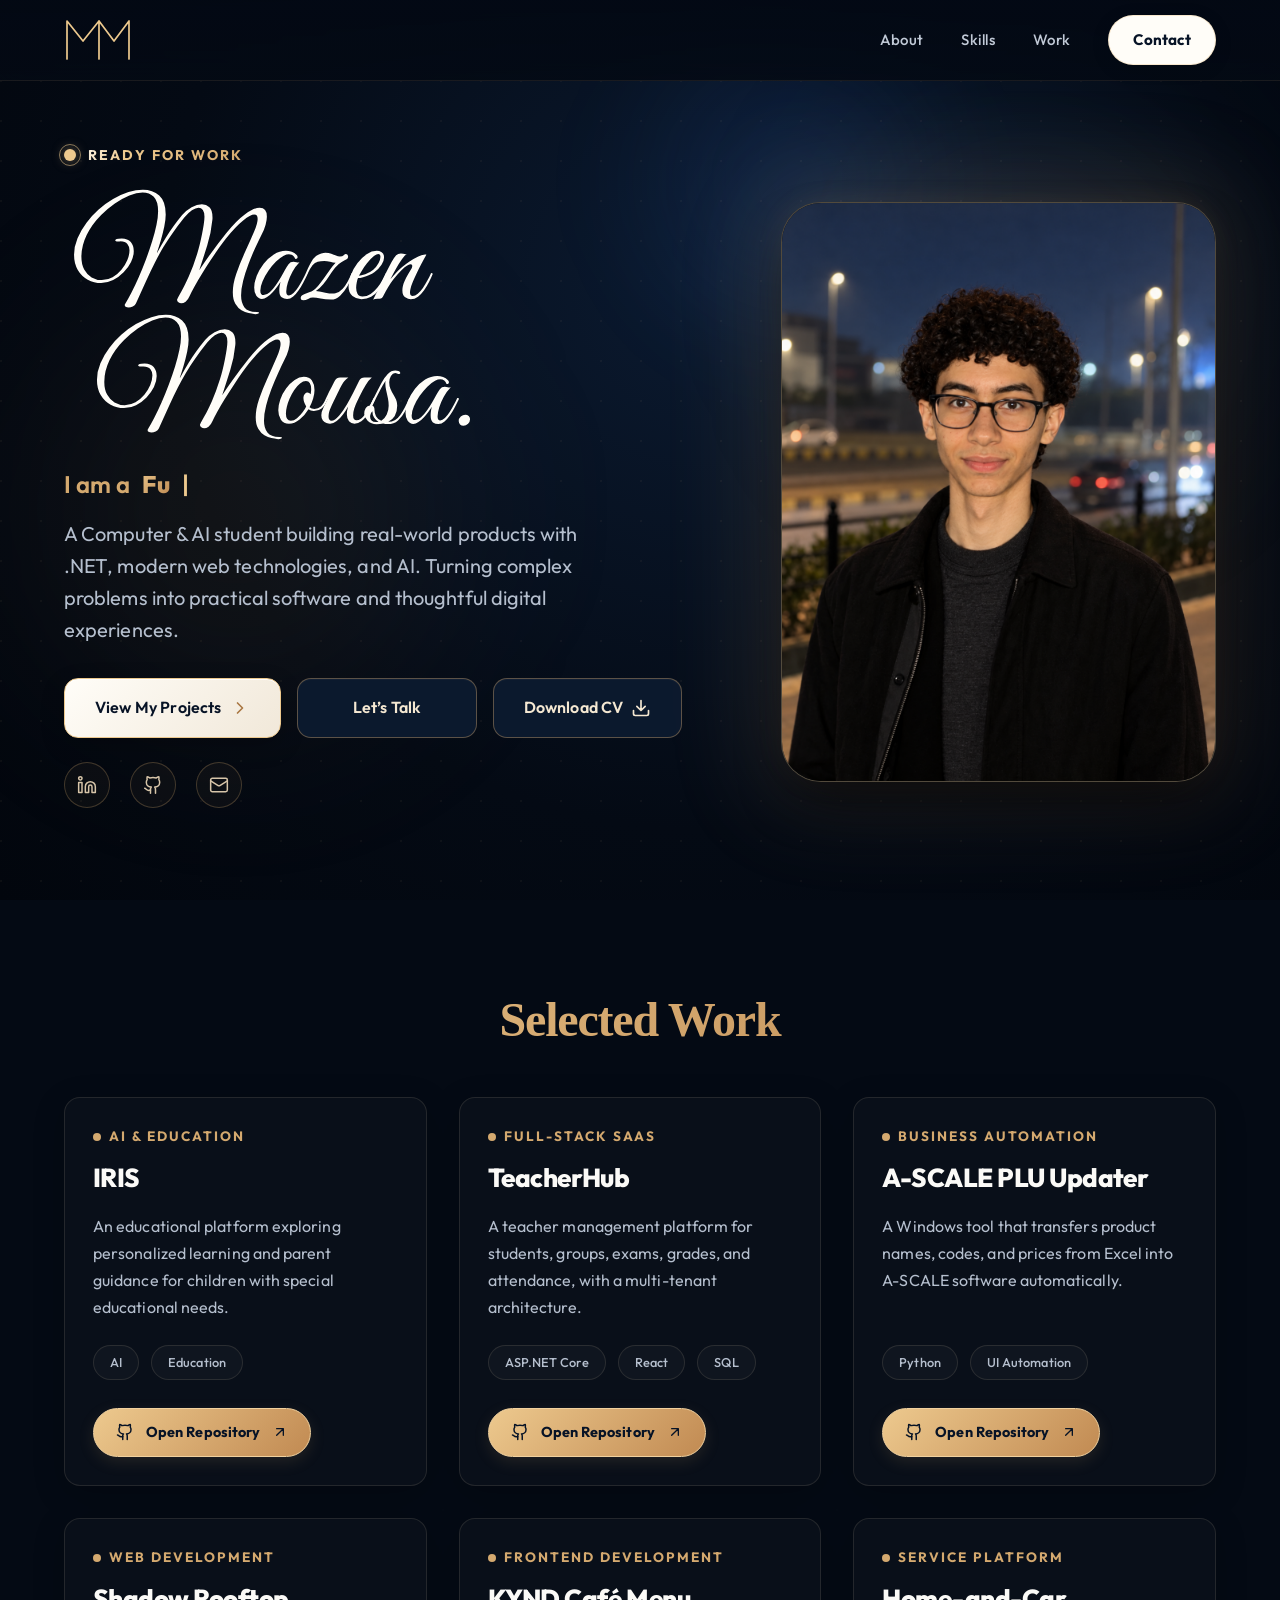
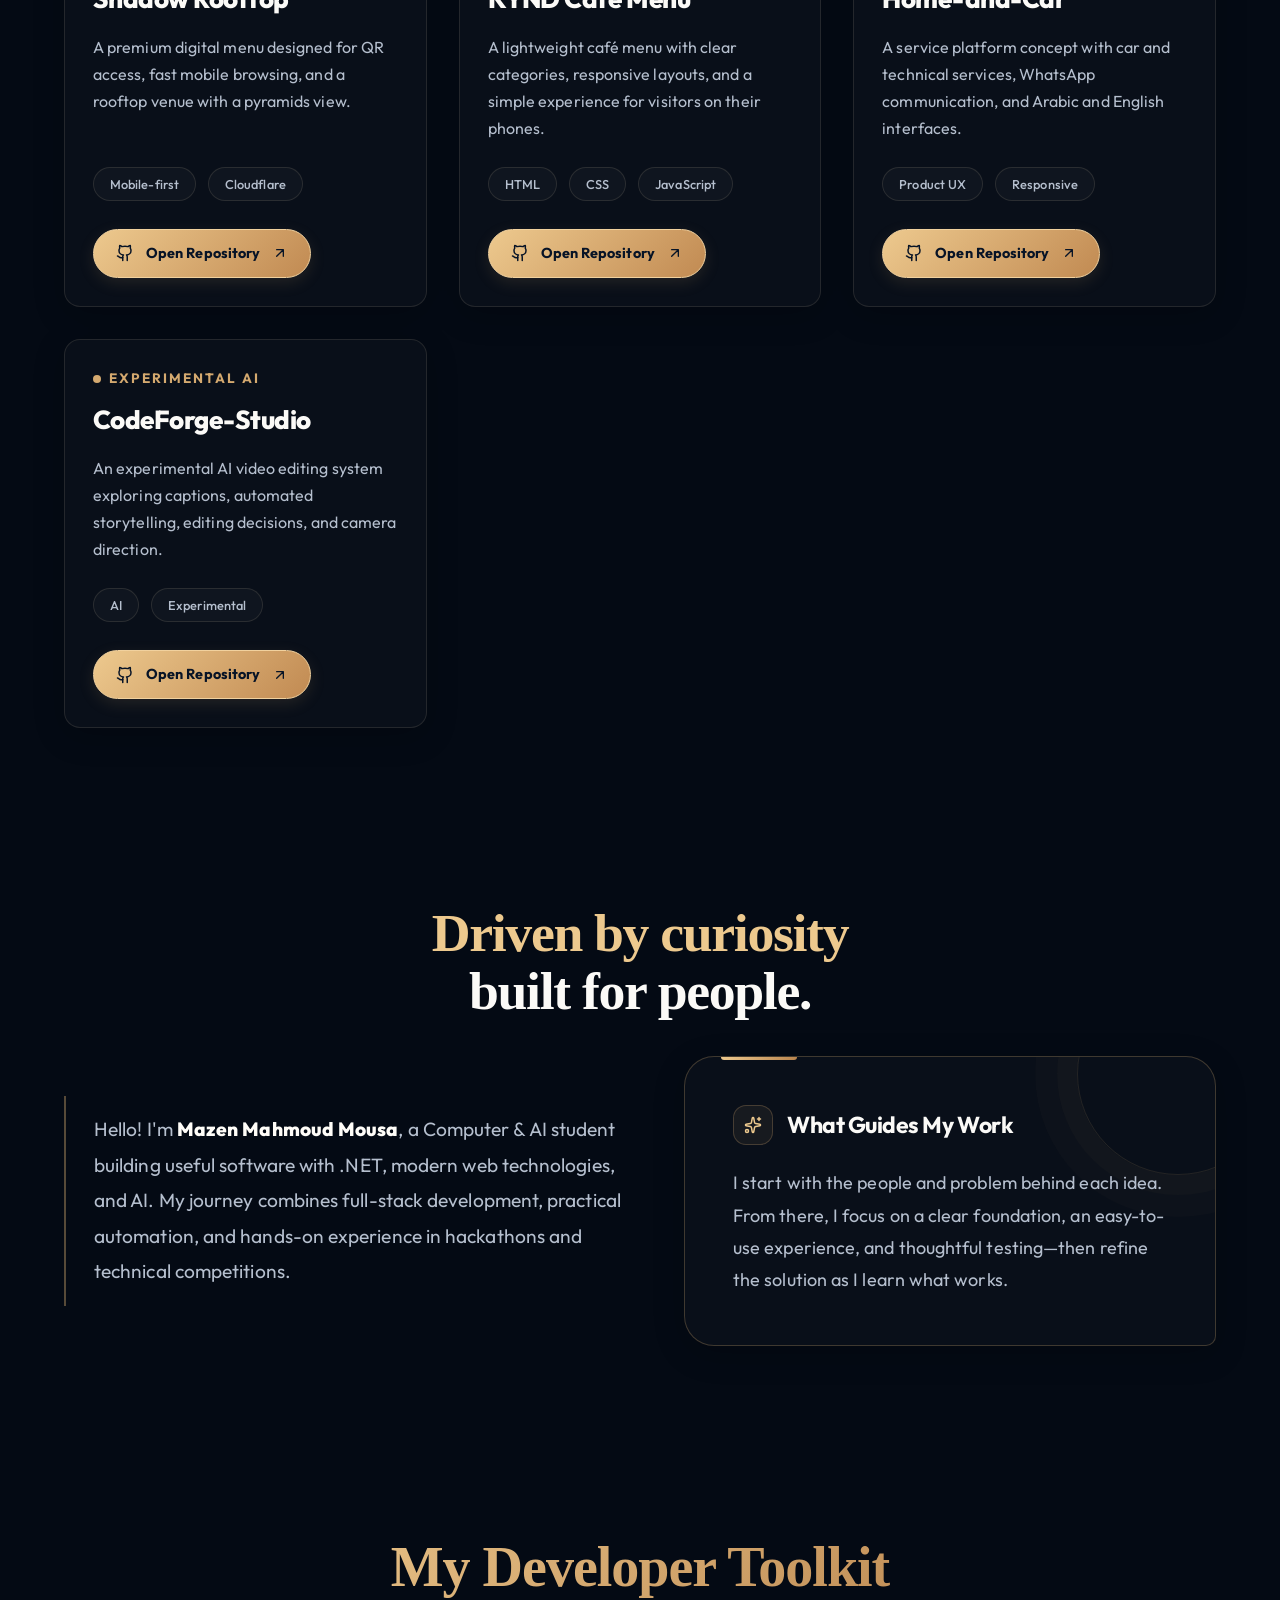
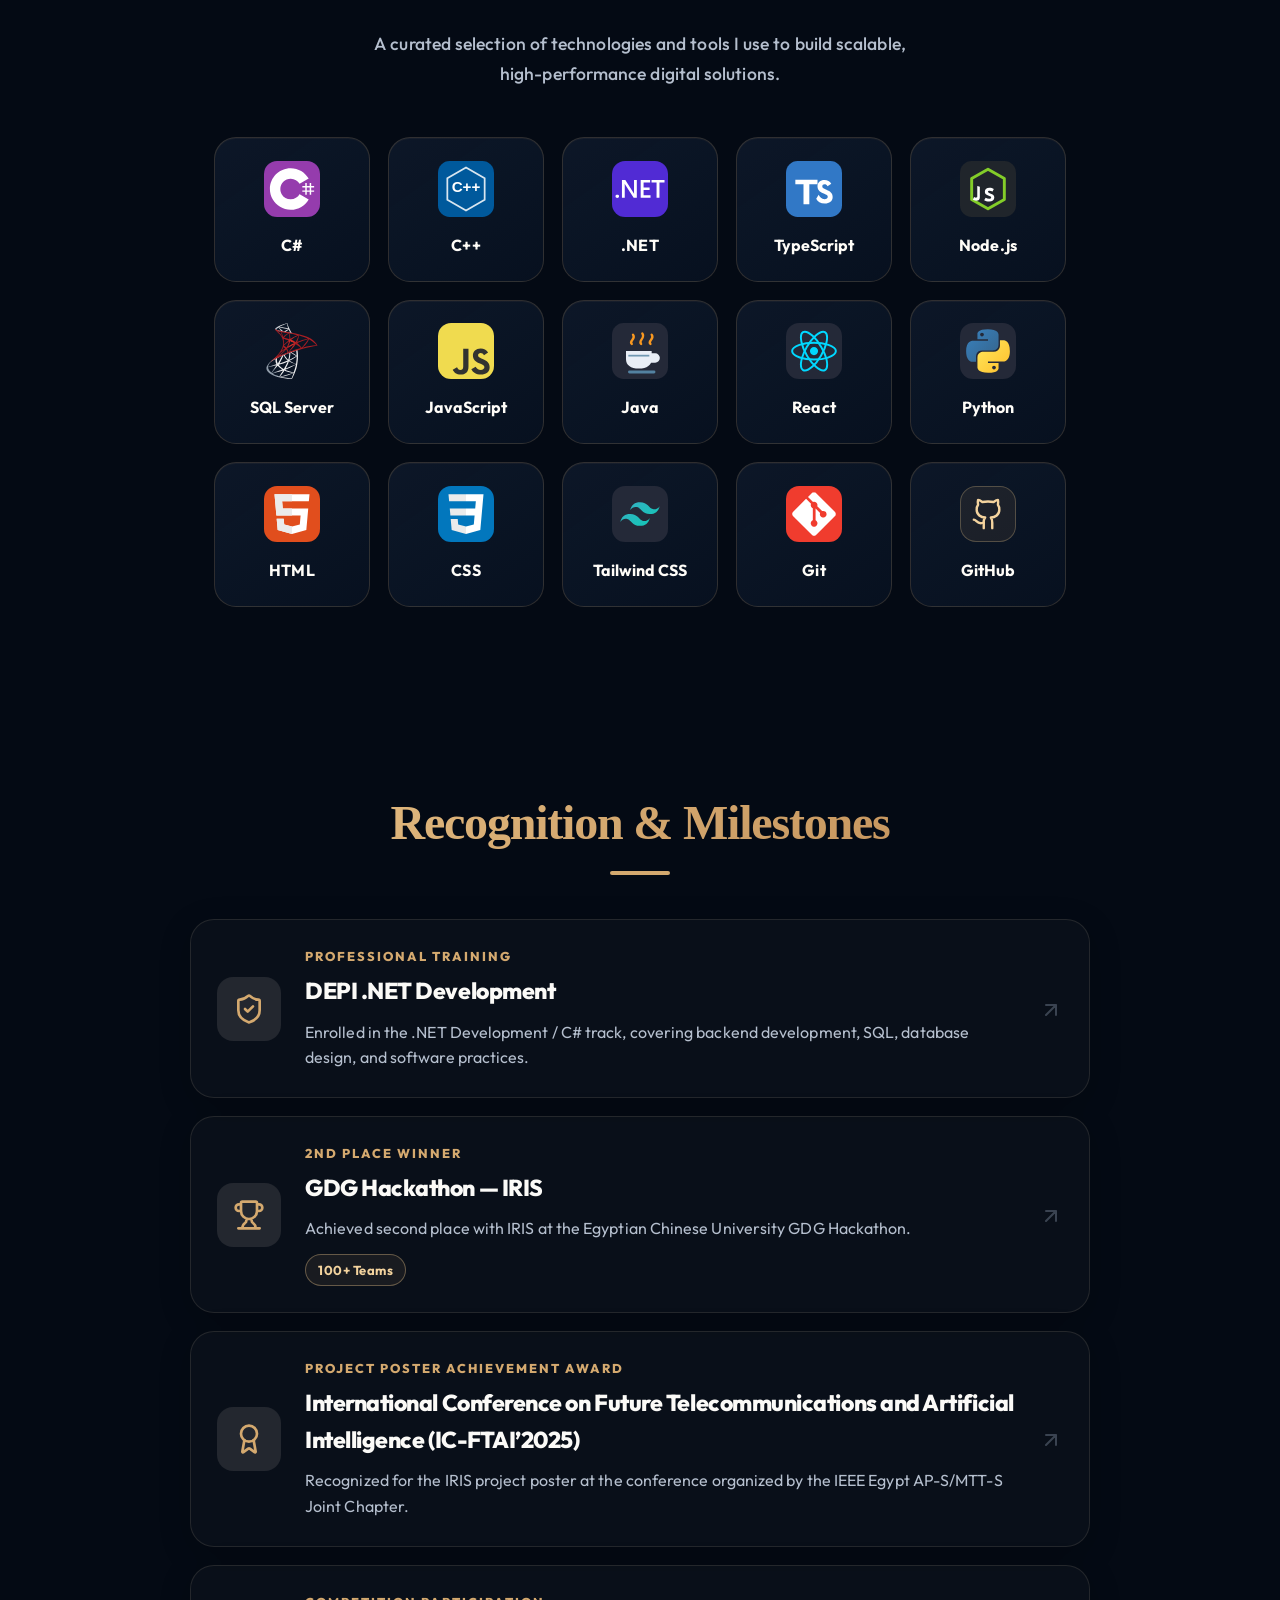
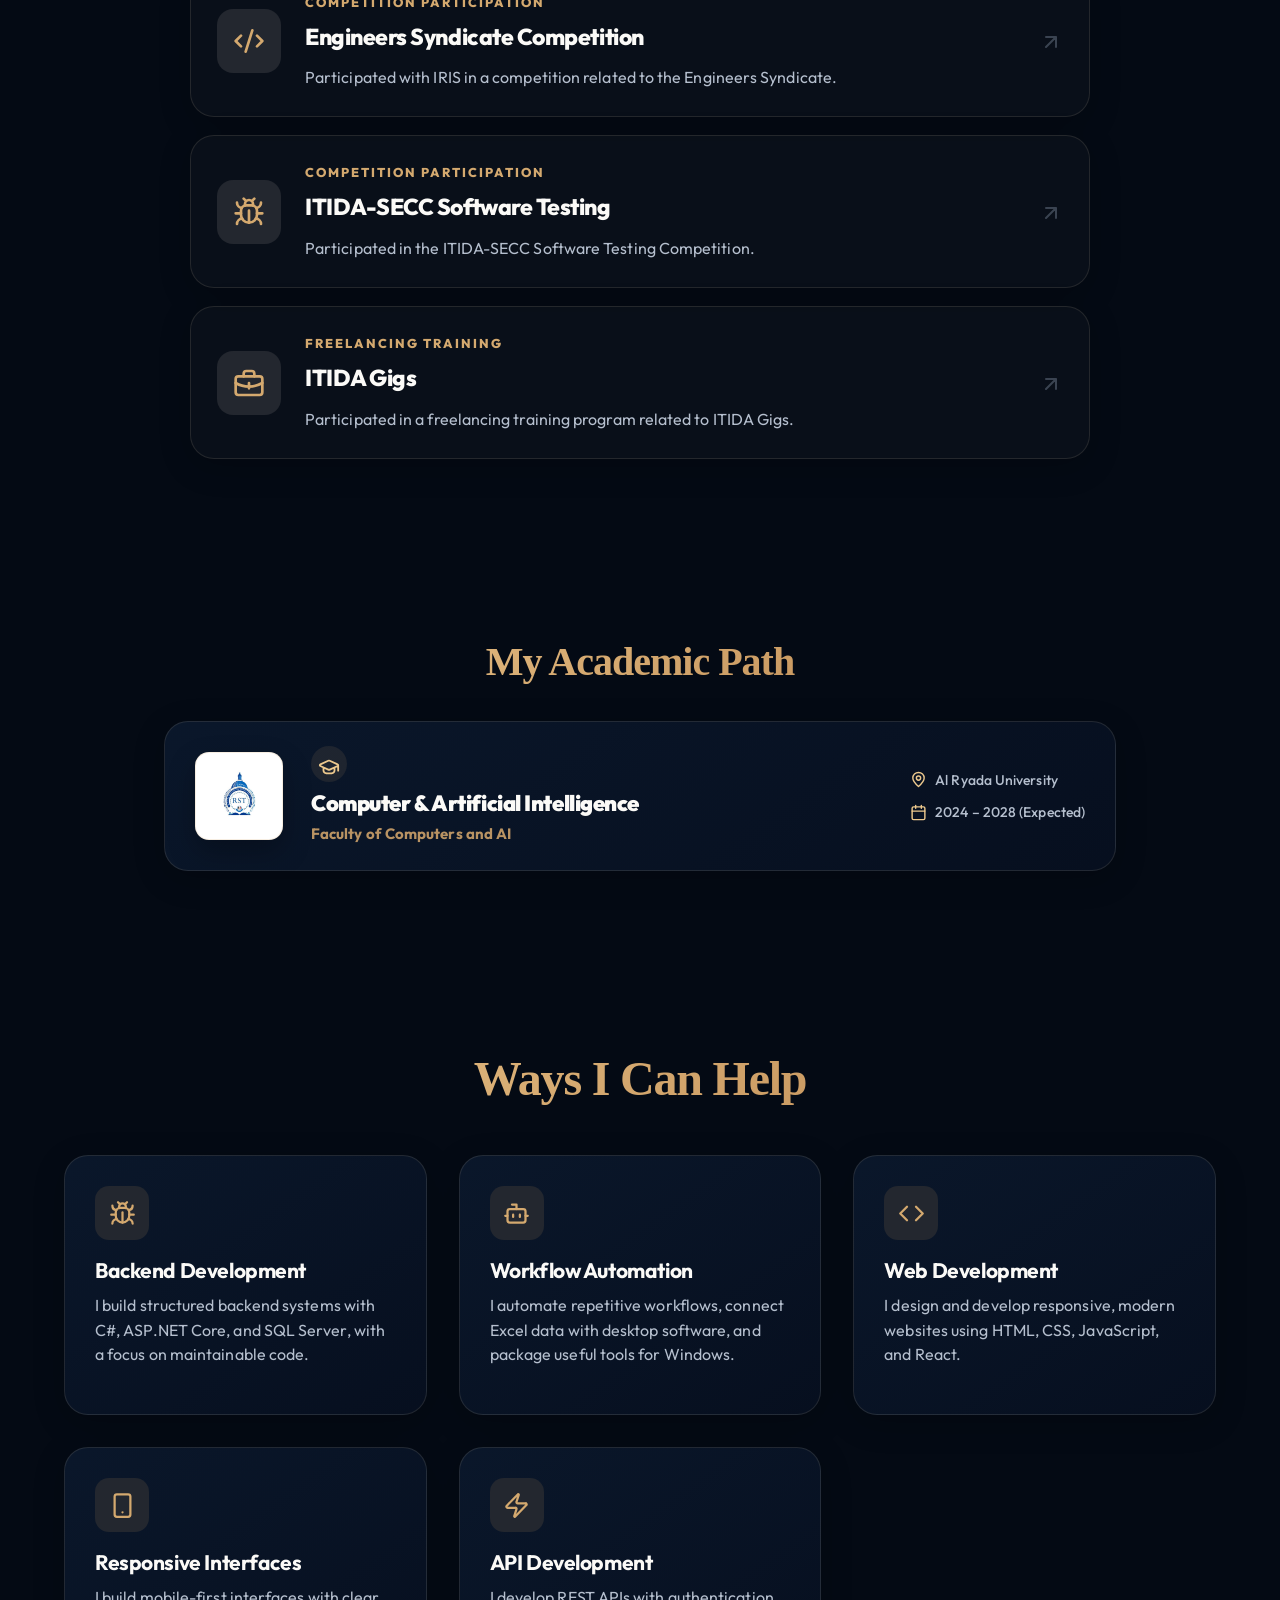
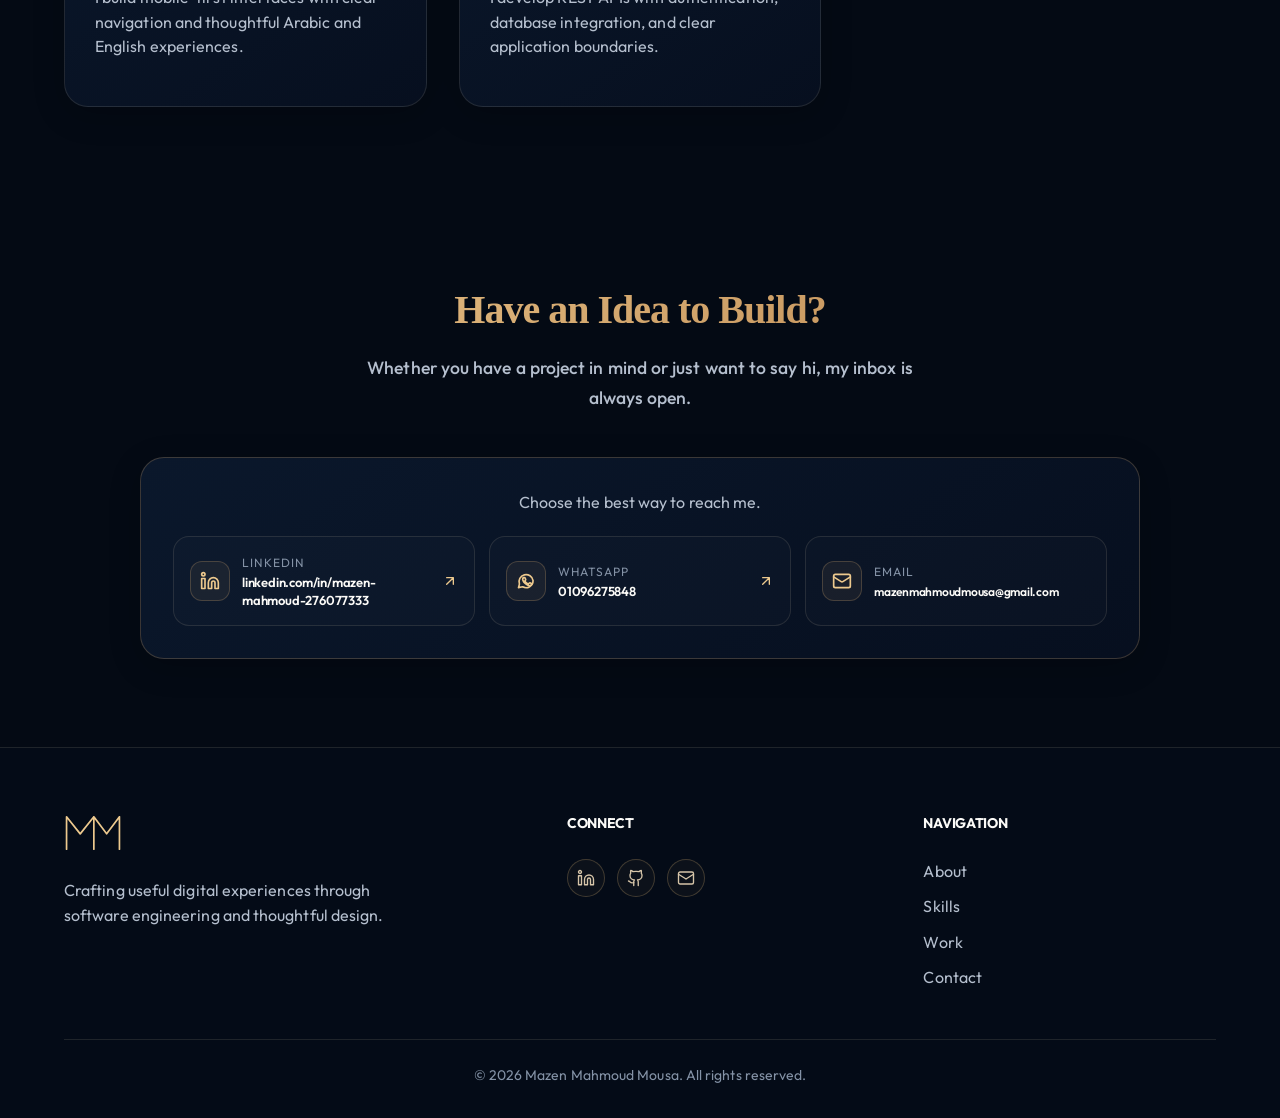
==== index.html @ 1ac6db8d "feat(portfolio): add initial portfolio website" ====
<!doctype html>
<html lang="en">
<head>
  <meta charset="utf-8">
  <meta name="viewport" content="width=device-width, initial-scale=1">
  <meta name="theme-color" content="#111114">
  <meta name="description" content="Mazen Mahmoud Mousa — Computer & AI student building practical software with .NET, modern web technologies, and AI.">
  <meta property="og:title" content="Mazen Mahmoud Mousa | Portfolio">
  <meta property="og:description" content="Real-world products with .NET, modern web technologies, and AI.">
  <meta property="og:type" content="website">
  <title>Mazen Mahmoud Mousa | Portfolio</title>
  <link rel="icon" href="assets/favicon.svg?v=2" type="image/svg+xml">
  <link rel="preload" href="assets/fonts/outfit-400.ttf" as="font" type="font/ttf" crossorigin>
  <link rel="preload" href="assets/fonts/outfit-900.ttf" as="font" type="font/ttf" crossorigin>
  <link rel="stylesheet" href="css/style.css">
  <script defer src="js/data.js"></script>
  <script defer src="js/main.js"></script>
</head>
<body>
  <a class="skip-link" href="#main">Skip to content</a>
  <div class="background" aria-hidden="true"><div class="mesh"></div><div class="blob blob-blue"></div><div class="blob blob-purple"></div></div>
  <header class="topbar" id="topbar">
    <div class="container header-inner">
      <a href="#home" class="brand" aria-label="Mazen Mousa — Home"><svg class="brand-mark" viewBox="0 0 68 48" aria-hidden="true"><path d="M3 43V5L19 25 35 5V43M35 5l15 20L65 5v38"/></svg></a>
      <nav id="navigation" class="navigation" aria-label="Main navigation">
        <a href="#about">About</a><a href="#skills">Skills</a><a href="#projects">Work</a>
        <a href="#contact" class="hire-button">Contact</a>
      </nav>
      <button class="menu-toggle" type="button" aria-controls="navigation" aria-expanded="false" aria-label="Open navigation"><i data-icon="menu"></i></button>
    </div>
  </header>
  <main id="main">
    <section class="hero" id="home" aria-labelledby="hero-title">
      <div class="container hero-layout">
        <div class="hero-copy">
          <p class="availability"><span class="availability-indicator" aria-hidden="true"></span><span class="availability-text">READY FOR WORK</span></p>
          <h1 id="hero-title" class="signature-title"><span class="visually-hidden">Mazen Mousa.</span><svg class="hero-signature" viewBox="0 0 440 278" aria-hidden="true" focusable="false" xmlns="http://www.w3.org/2000/svg">
  <defs><mask id="signature-letter-0" maskUnits="userSpaceOnUse" x="-20" y="-20" width="490" height="320"><path class="signature-ink" d="M199.10 133.10L199.10 133.10Q197.00 132.82 193.36 132.05Q189.72 131.28 185.94 129.04Q182.16 126.80 179.50 122.25Q176.84 117.70 176.84 110.14L176.84 110.14Q176.84 101.46 180.41 91.03Q183.98 80.60 189.16 69.26Q194.34 57.92 199.10 46.86L199.10 46.86Q202.88 38.04 202.88 33.42L202.88 33.42Q202.88 28.80 199.38 28.80L199.38 28.80Q195.46 28.80 187.69 35.03Q179.92 41.26 169.70 53.86L169.70 53.86Q167.04 57.22 162.84 63.17Q158.64 69.12 153.88 76.33Q149.12 83.54 144.57 90.89Q140.02 98.24 136.59 104.40Q133.16 110.56 131.62 114.20L131.62 114.20Q129.80 118.54 127.42 120.15Q125.04 121.76 122.94 121.76L122.94 121.76Q121.12 121.76 119.86 120.78L119.86 120.78Q118.46 119.80 118.46 118.40L118.46 118.40Q118.46 117.56 118.88 117L118.88 117Q119.72 115.32 123.08 109.30Q126.44 103.28 130.92 93.34Q135.40 83.40 139.46 70.24L139.46 70.24Q140.72 66.18 142.05 60.86Q143.38 55.54 144.50 49.87Q145.62 44.20 146.39 39.23Q147.16 34.26 147.16 31.18L147.16 31.18Q147.16 26.28 145.48 23.97Q143.80 21.66 141 21.66L141 21.66Q137.92 21.66 134 24.32Q130.08 26.98 126.02 32.02L126.02 32.02Q119.02 40.84 113.70 48.33Q108.38 55.82 103.97 63.24Q99.56 70.66 95.29 79.06Q91.02 87.46 86.26 97.89Q81.50 108.32 75.34 122.04L75.34 122.04Q74.36 124.28 72.05 125.26Q69.74 126.24 67.78 126.24L67.78 126.24Q65.82 126.24 64.56 125.40Q63.30 124.56 63.72 123.02L63.72 123.02Q66.80 118.12 70.58 110.77Q74.36 103.42 78.28 94.46Q82.20 85.50 85.84 75.84Q89.48 66.18 92.35 56.94Q95.22 47.70 96.90 39.58Q98.58 31.46 98.58 25.72L98.58 25.72Q98.58 14.94 94.03 10.32Q89.48 5.70 82.34 5.70L82.34 5.70Q76.04 5.70 68.48 8.78Q60.92 11.86 53.29 17.18Q45.66 22.50 38.94 29.22L38.94 29.22Q29.28 38.88 23.75 50.22Q18.22 61.56 18.22 73.18L18.22 73.18Q18.22 81.02 21.16 86.48Q24.10 91.94 28.93 94.74Q33.76 97.54 39.64 97.54L39.64 97.54Q45.66 97.54 50.91 94.53Q56.16 91.52 60.15 86.69Q64.14 81.86 66.38 76.47Q68.62 71.08 68.62 66.32L68.62 66.32Q68.62 62.26 66.38 59.60Q64.14 56.94 59.24 56.94L59.24 56.94Q58.68 56.94 58.05 57.01Q57.42 57.08 56.72 57.08L56.72 57.08L56.30 57.08Q55.32 57.08 54.48 56.73Q53.64 56.38 53.64 55.82L53.64 55.82Q53.64 55.26 55.11 54.56Q56.58 53.86 60.50 53.86L60.50 53.86Q66.80 53.86 69.95 57.57Q73.10 61.28 73.10 67.02L73.10 67.02Q73.10 72.62 70.23 78.50Q67.36 84.38 62.46 89.42Q57.56 94.46 51.47 97.54Q45.38 100.62 38.94 100.62L38.94 100.62Q31.38 100.62 24.87 97.12Q18.36 93.62 14.44 86.97Q10.52 80.32 10.52 71.08L10.52 71.08Q10.52 62.26 14.16 53.65Q17.80 45.04 23.61 37.41Q29.42 29.78 36 23.90L36 23.90Q43.28 17.32 51.40 12.63Q59.52 7.94 67.57 5.35Q75.62 2.76 82.62 2.76L82.62 2.76Q92.98 2.76 99.77 8.92Q106.56 15.08 106.56 28.80L106.56 28.80Q106.56 34.40 105.02 41.61Q103.48 48.82 101.38 56.03Q99.28 63.24 97.32 68.84L97.32 68.84L97.60 68.84Q102.64 59.74 106.63 53.23Q110.62 46.72 114.68 41.12Q118.74 35.52 123.78 29.36L123.78 29.36Q128.12 24.18 133.72 21.10Q139.32 18.02 144.50 18.02L144.50 18.02Q149.12 18.02 152.34 21.10Q155.56 24.18 155.56 31.60L155.56 31.60Q155.56 32.44 155.56 33.00Q155.56 33.56 155.42 34.68L155.42 34.68Q154.16 48.12 150.10 61.07Q146.04 74.02 141.70 87.18L141.70 87.18Q146.04 80.46 153.46 70.10Q160.88 59.74 169.70 48.68L169.70 48.68Q180.48 35.24 189.72 28.52Q198.96 21.80 204.98 21.80L204.98 21.80Q212.54 21.80 212.54 31.04L212.54 31.04Q212.54 34.54 211.21 39.44Q209.88 44.34 207.08 49.80L207.08 49.80Q204.00 55.96 200.29 64.01Q196.58 72.06 193.22 80.88Q189.86 89.70 187.69 98.17Q185.52 106.64 185.52 113.78L185.52 113.78Q185.52 121.48 189.09 126.17Q192.66 130.86 201.48 130.86L201.48 130.86L202.32 130.86Q204.42 130.86 204.42 131.70L204.42 131.70Q204.42 132.26 203.02 132.82Q201.62 133.38 199.10 133.10Z" pathLength="1" fill="white" stroke="white" stroke-width="16" stroke-linecap="round" stroke-linejoin="round" style="--ink-delay:0.25s"/></mask>
<mask id="signature-letter-1" maskUnits="userSpaceOnUse" x="-20" y="-20" width="490" height="320"><path class="signature-ink" d="M233.68 117.42L233.68 117.42Q230.46 117.42 228.01 115.60Q225.56 113.78 225.56 108.18L225.56 108.18Q225.56 105.80 225.91 103.70Q226.26 101.60 226.82 99.22L226.82 99.22Q225.56 101.32 223.32 104.40Q221.08 107.48 218.35 110.42Q215.62 113.36 212.75 115.32Q209.88 117.28 207.36 117.28L207.36 117.28Q203.72 117.28 201.48 113.99Q199.24 110.70 199.24 105.38L199.24 105.38Q199.24 99.64 201.90 93.06Q204.56 86.48 209.18 80.46Q213.80 74.44 219.82 70.66Q225.84 66.88 232.42 66.88L232.42 66.88Q235.64 66.88 238.58 67.93Q241.52 68.98 243.76 71.36L243.76 71.36Q244.74 72.34 244.74 73.60L244.74 73.60Q244.74 74.44 244.04 75Q243.34 75.56 242.22 75.28L242.22 75.28Q240.68 70.38 235.64 70.38L235.64 70.38Q233.26 70.38 230.18 71.92L230.18 71.92Q226.40 73.88 222.13 78.15Q217.86 82.42 214.15 87.81Q210.44 93.20 208.06 98.66Q205.68 104.12 205.68 108.60L205.68 108.60Q205.68 113.22 209.18 113.22L209.18 113.22Q212.26 113.22 215.55 110.28Q218.84 107.34 221.85 102.93Q224.86 98.52 227.38 94.18Q229.90 89.84 231.30 87.18L231.30 87.18Q233.40 83.40 235.22 80.88Q237.04 78.36 240.40 78.36L240.40 78.36Q241.94 78.36 243.48 78.78Q245.02 79.20 246.70 78.92L246.70 78.92Q242.50 83.12 239.35 88.86Q236.20 94.60 234.52 100.13Q232.84 105.66 232.84 109.44L232.84 109.44Q232.84 113.64 235.64 113.64L235.64 113.64Q237.88 113.64 240.47 111.12Q243.06 108.60 245.51 104.75Q247.96 100.90 250.06 96.91Q252.16 92.92 253.42 89.98L253.42 89.98Q254.12 89.98 254.61 90.12Q255.10 90.26 255.10 91.24L255.10 91.24Q254.96 91.80 254.61 92.43Q254.26 93.06 253.56 94.60L253.56 94.60Q252.44 96.84 250.48 100.62Q248.52 104.40 245.86 108.25Q243.20 112.10 240.12 114.76Q237.04 117.42 233.68 117.42Z" pathLength="1" fill="white" stroke="white" stroke-width="16" stroke-linecap="round" stroke-linejoin="round" style="--ink-delay:0.59s"/></mask>
<mask id="signature-letter-2" maskUnits="userSpaceOnUse" x="-20" y="-20" width="490" height="320"><path class="signature-ink" d="M253.42 89.98L253.42 89.98Q254.40 87.74 255.52 85.29Q256.64 82.84 258.74 79.06L258.74 79.06Q261.26 74.58 264.06 72.41Q266.86 70.24 269.52 69.54Q272.18 68.84 273.86 68.84L273.86 68.84Q277.36 68.84 280.02 69.82Q282.68 70.80 284.85 71.85Q287.02 72.90 289.12 72.90L289.12 72.90Q291.78 72.90 293.04 71.50Q294.30 70.10 295.28 70.10L295.28 70.10Q296.26 70.10 296.96 70.94Q297.66 71.78 297.66 73.04L297.66 73.04Q297.66 74.86 296.12 75.70Q294.58 76.54 290.94 78.50L290.94 78.50Q287.02 80.60 283.94 84.52Q280.86 88.44 277.99 92.92Q275.12 97.40 271.76 101.67Q268.40 105.94 263.92 108.88L263.92 108.88Q269.24 109.72 273.72 110.70Q278.20 111.68 281.56 111.68L281.56 111.68Q282.40 111.68 283.03 111.61Q283.66 111.54 284.36 111.40L284.36 111.40Q288.56 110.28 291.71 106.85Q294.86 103.42 297.24 98.94Q299.62 94.46 301.44 89.98L301.44 89.98Q303.12 89.98 303.12 91.24L303.12 91.24Q300.60 97.54 297.10 103.70Q293.60 109.86 289.26 113.92Q284.92 117.98 279.74 117.98L279.74 117.98Q273.58 117.98 268.82 116.86Q264.06 115.74 260.84 115.74L260.84 115.74Q258.18 115.74 255.73 117.21Q253.28 118.68 250.48 118.68L250.48 118.68Q247.96 118.68 247.96 116.58L247.96 116.58Q247.96 115.18 248.66 114.20L248.66 114.20Q249.08 113.36 251.60 112.31Q254.12 111.26 256.85 110.21Q259.58 109.16 260.56 108.60L260.56 108.60Q263.08 107.34 266.09 103.77Q269.10 100.20 272.32 95.65Q275.54 91.10 278.62 86.76Q281.70 82.42 284.50 79.48L284.50 79.48Q281.98 78.92 278.76 78.22Q275.54 77.52 272.74 77.52L272.74 77.52Q268.68 77.52 265.74 78.29Q262.80 79.06 260.35 82Q257.90 84.94 255.10 91.24L255.10 91.24Q253.42 91.24 253.42 89.98Z" pathLength="1" fill="white" stroke="white" stroke-width="16" stroke-linecap="round" stroke-linejoin="round" style="--ink-delay:0.93s"/></mask>
<mask id="signature-letter-3" maskUnits="userSpaceOnUse" x="-20" y="-20" width="490" height="320"><path class="signature-ink" d="M311.52 117.56L311.52 117.56Q306.34 117.56 302.21 114.20Q298.08 110.84 298.08 103.98L298.08 103.98Q298.08 98.24 300.67 91.80Q303.26 85.36 307.53 79.69Q311.80 74.02 317.05 70.45Q322.30 66.88 327.62 66.88L327.62 66.88Q330.28 66.88 332.80 68.42Q335.32 69.96 335.32 73.74L335.32 73.74Q335.32 77.24 332.66 81.44Q330 85.64 325.10 89.28L325.10 89.28Q323 90.82 319.78 92.22Q316.56 93.62 313.34 94.53Q310.12 95.44 308.02 95.44L308.02 95.44Q307.32 97.12 306.69 99.92Q306.06 102.72 306.06 105.66L306.06 105.66Q306.06 109.16 307.46 111.96Q308.86 114.76 312.64 114.76L312.64 114.76Q317.26 114.76 321.25 112.10Q325.24 109.44 328.39 105.38Q331.54 101.32 333.78 97.12Q336.02 92.92 337.28 89.98L337.28 89.98Q338.96 89.98 338.96 91.24L338.96 91.24Q337.14 95.16 334.83 99.78Q332.52 104.40 329.37 108.39Q326.22 112.38 321.81 114.97Q317.40 117.56 311.52 117.56ZM309 92.92L309 92.92Q310.96 92.92 315.58 91.45Q320.20 89.98 323.98 86.76L323.98 86.76Q327.62 83.54 329.58 79.69Q331.54 75.84 331.54 73.18L331.54 73.18Q331.54 70.10 329.30 70.10L329.30 70.10Q327.62 70.10 324.68 72.34Q321.74 74.58 317.40 79.90L317.40 79.90Q314.74 83.26 312.36 87.18Q309.98 91.10 309 92.92Z" pathLength="1" fill="white" stroke="white" stroke-width="16" stroke-linecap="round" stroke-linejoin="round" style="--ink-delay:1.27s"/></mask>
<mask id="signature-letter-4" maskUnits="userSpaceOnUse" x="-20" y="-20" width="490" height="320"><path class="signature-ink" d="M323.84 118.12L323.84 118.12Q328.88 107.90 333.50 97.89Q338.12 87.88 343.02 78.78L343.02 78.78Q345.82 73.74 347.78 71.71Q349.74 69.68 352.96 69.68L352.96 69.68Q354.08 69.68 355.34 70.03Q356.60 70.38 357.86 70.38L357.86 70.38Q358.70 70.38 359.12 70.24L359.12 70.24Q357.16 71.36 354.01 75.77Q350.86 80.18 347.64 85.92Q344.42 91.66 341.90 96.70L341.90 96.70Q344.56 93.48 347.50 90.26Q350.44 87.04 353.94 84.10L353.94 84.10Q357.30 81.16 361.99 78.01Q366.68 74.86 371.16 72.76Q375.64 70.66 378.30 70.66L378.30 70.66Q379.28 70.66 379.70 70.80L379.70 70.80Q379.70 70.80 378.16 73.53Q376.62 76.26 374.31 80.67Q372 85.08 369.62 90.05Q367.24 95.02 365.35 99.57Q363.46 104.12 362.90 107.20L362.90 107.20Q362.48 109.02 362.48 110.56L362.48 110.56Q362.48 112.80 363.32 113.50Q364.16 114.20 365.14 114.20L365.14 114.20Q367.80 114.20 370.60 111.82Q373.40 109.44 375.99 105.73Q378.58 102.02 380.82 97.82Q383.06 93.62 384.60 89.98L384.60 89.98Q386.28 89.98 386.28 91.24L386.28 91.24Q384.74 95.02 382.43 99.57Q380.12 104.12 377.25 108.18Q374.38 112.24 370.88 114.90Q367.38 117.56 363.32 117.56L363.32 117.56Q360.52 117.56 357.51 115.60Q354.50 113.64 354.50 108.32L354.50 108.32Q354.50 106.78 354.78 105.03Q355.06 103.28 355.76 101.18L355.76 101.18Q356.88 98.38 358.42 95.16Q359.96 91.94 363.46 86.34L363.46 86.34Q364.44 84.80 364.65 83.96Q364.86 83.12 364.86 82.56L364.86 82.56Q364.86 80.88 363.32 80.88L363.32 80.88Q362.06 80.88 359.61 82.28Q357.16 83.68 353.52 87.18L353.52 87.18Q350.02 90.54 345.19 96.70Q340.36 102.86 334.06 114.90L334.06 114.90Q333.08 116.72 331.89 116.86Q330.70 117 328.60 117.14L328.60 117.14Q327.20 117.28 325.94 117.35Q324.68 117.42 323.84 118.12Z" pathLength="1" fill="white" stroke="white" stroke-width="16" stroke-linecap="round" stroke-linejoin="round" style="--ink-delay:1.61s"/></mask>
<mask id="signature-letter-5" maskUnits="userSpaceOnUse" x="-20" y="-20" width="490" height="320"><path class="signature-ink" d="M223.10 264.10L223.10 264.10Q221.00 263.82 217.36 263.05Q213.72 262.28 209.94 260.04Q206.16 257.80 203.50 253.25Q200.84 248.70 200.84 241.14L200.84 241.14Q200.84 232.46 204.41 222.03Q207.98 211.60 213.16 200.26Q218.34 188.92 223.10 177.86L223.10 177.86Q226.88 169.04 226.88 164.42L226.88 164.42Q226.88 159.80 223.38 159.80L223.38 159.80Q219.46 159.80 211.69 166.03Q203.92 172.26 193.70 184.86L193.70 184.86Q191.04 188.22 186.84 194.17Q182.64 200.12 177.88 207.33Q173.12 214.54 168.57 221.89Q164.02 229.24 160.59 235.40Q157.16 241.56 155.62 245.20L155.62 245.20Q153.80 249.54 151.42 251.15Q149.04 252.76 146.94 252.76L146.94 252.76Q145.12 252.76 143.86 251.78L143.86 251.78Q142.46 250.80 142.46 249.40L142.46 249.40Q142.46 248.56 142.88 248L142.88 248Q143.72 246.32 147.08 240.30Q150.44 234.28 154.92 224.34Q159.40 214.40 163.46 201.24L163.46 201.24Q164.72 197.18 166.05 191.86Q167.38 186.54 168.50 180.87Q169.62 175.20 170.39 170.23Q171.16 165.26 171.16 162.18L171.16 162.18Q171.16 157.28 169.48 154.97Q167.80 152.66 165 152.66L165 152.66Q161.92 152.66 158 155.32Q154.08 157.98 150.02 163.02L150.02 163.02Q143.02 171.84 137.70 179.33Q132.38 186.82 127.97 194.24Q123.56 201.66 119.29 210.06Q115.02 218.46 110.26 228.89Q105.50 239.32 99.34 253.04L99.34 253.04Q98.36 255.28 96.05 256.26Q93.74 257.24 91.78 257.24L91.78 257.24Q89.82 257.24 88.56 256.40Q87.30 255.56 87.72 254.02L87.72 254.02Q90.80 249.12 94.58 241.77Q98.36 234.42 102.28 225.46Q106.20 216.50 109.84 206.84Q113.48 197.18 116.35 187.94Q119.22 178.70 120.90 170.58Q122.58 162.46 122.58 156.72L122.58 156.72Q122.58 145.94 118.03 141.32Q113.48 136.70 106.34 136.70L106.34 136.70Q100.04 136.70 92.48 139.78Q84.92 142.86 77.29 148.18Q69.66 153.50 62.94 160.22L62.94 160.22Q53.28 169.88 47.75 181.22Q42.22 192.56 42.22 204.18L42.22 204.18Q42.22 212.02 45.16 217.48Q48.10 222.94 52.93 225.74Q57.76 228.54 63.64 228.54L63.64 228.54Q69.66 228.54 74.91 225.53Q80.16 222.52 84.15 217.69Q88.14 212.86 90.38 207.47Q92.62 202.08 92.62 197.32L92.62 197.32Q92.62 193.26 90.38 190.60Q88.14 187.94 83.24 187.94L83.24 187.94Q82.68 187.94 82.05 188.01Q81.42 188.08 80.72 188.08L80.72 188.08L80.30 188.08Q79.32 188.08 78.48 187.73Q77.64 187.38 77.64 186.82L77.64 186.82Q77.64 186.26 79.11 185.56Q80.58 184.86 84.50 184.86L84.50 184.86Q90.80 184.86 93.95 188.57Q97.10 192.28 97.10 198.02L97.10 198.02Q97.10 203.62 94.23 209.50Q91.36 215.38 86.46 220.42Q81.56 225.46 75.47 228.54Q69.38 231.62 62.94 231.62L62.94 231.62Q55.38 231.62 48.87 228.12Q42.36 224.62 38.44 217.97Q34.52 211.32 34.52 202.08L34.52 202.08Q34.52 193.26 38.16 184.65Q41.80 176.04 47.61 168.41Q53.42 160.78 60 154.90L60 154.90Q67.28 148.32 75.40 143.63Q83.52 138.94 91.57 136.35Q99.62 133.76 106.62 133.76L106.62 133.76Q116.98 133.76 123.77 139.92Q130.56 146.08 130.56 159.80L130.56 159.80Q130.56 165.40 129.02 172.61Q127.48 179.82 125.38 187.03Q123.28 194.24 121.32 199.84L121.32 199.84L121.60 199.84Q126.64 190.74 130.63 184.23Q134.62 177.72 138.68 172.12Q142.74 166.52 147.78 160.36L147.78 160.36Q152.12 155.18 157.72 152.10Q163.32 149.02 168.50 149.02L168.50 149.02Q173.12 149.02 176.34 152.10Q179.56 155.18 179.56 162.60L179.56 162.60Q179.56 163.44 179.56 164Q179.56 164.56 179.42 165.68L179.42 165.68Q178.16 179.12 174.10 192.07Q170.04 205.02 165.70 218.18L165.70 218.18Q170.04 211.46 177.46 201.10Q184.88 190.74 193.70 179.68L193.70 179.68Q204.48 166.24 213.72 159.52Q222.96 152.80 228.98 152.80L228.98 152.80Q236.54 152.80 236.54 162.04L236.54 162.04Q236.54 165.54 235.21 170.44Q233.88 175.34 231.08 180.80L231.08 180.80Q228.00 186.96 224.29 195.01Q220.58 203.06 217.22 211.88Q213.86 220.70 211.69 229.17Q209.52 237.64 209.52 244.78L209.52 244.78Q209.52 252.48 213.09 257.17Q216.66 261.86 225.48 261.86L225.48 261.86L226.32 261.86Q228.42 261.86 228.42 262.70L228.42 262.70Q228.42 263.26 227.02 263.82Q225.62 264.38 223.10 264.10Z" pathLength="1" fill="white" stroke="white" stroke-width="16" stroke-linecap="round" stroke-linejoin="round" style="--ink-delay:2.20s"/></mask>
<mask id="signature-letter-6" maskUnits="userSpaceOnUse" x="-20" y="-20" width="490" height="320"><path class="signature-ink" d="M235.70 248L235.70 248Q229.96 248 227.23 243.87Q224.50 239.74 224.50 233.86L224.50 233.86Q224.50 228.40 226.60 222.52L226.60 222.52Q228.84 216.08 232.83 210.76Q236.82 205.44 241.65 202.15Q246.48 198.86 251.24 198.86L251.24 198.86Q256.98 198.86 259.71 202.78Q262.44 206.70 262.44 212.72L262.44 212.72Q262.44 216.92 261.04 221.54Q259.64 226.16 257.26 230.64L257.26 230.64Q259.08 232.46 262.44 232.46L262.44 232.46Q266.36 232.46 269.16 229.94Q271.96 227.42 274.62 220.98L274.62 220.98Q276.30 220.98 276.30 222.24L276.30 222.24Q273.64 228.68 270.21 231.69Q266.78 234.70 261.46 234.56L261.46 234.56Q258.24 234.56 256.14 232.74L256.14 232.74Q252.22 239.18 246.83 243.59Q241.44 248 235.70 248ZM237.66 244.92L237.66 244.92Q240.88 244.92 244.10 242.19Q247.32 239.46 249.98 235.96Q252.64 232.46 253.76 229.94L253.76 229.94Q251.52 225.88 251.17 223.85Q250.82 221.82 250.82 220.84L250.82 220.84Q250.82 218.18 252.22 216.78Q253.62 215.38 255.02 215.38L255.02 215.38Q256.98 215.38 258.38 217.06L258.38 217.06Q258.66 215.52 258.80 214.19Q258.94 212.86 258.94 211.60L258.94 211.60Q258.94 207.96 257.61 205.65Q256.28 203.34 253.48 203.34L253.48 203.34Q250.54 203.34 247.32 205.86Q244.10 208.38 241.23 212.58Q238.36 216.78 236.26 221.96L236.26 221.96Q234.44 226.30 233.46 230.15Q232.48 234 232.48 237.22L232.48 237.22Q232.48 240.72 233.74 242.82Q235.00 244.92 237.66 244.92Z" pathLength="1" fill="white" stroke="white" stroke-width="16" stroke-linecap="round" stroke-linejoin="round" style="--ink-delay:2.54s"/></mask>
<mask id="signature-letter-7" maskUnits="userSpaceOnUse" x="-20" y="-20" width="490" height="320"><path class="signature-ink" d="M278.68 248L278.68 248Q277.14 248 274.97 247.30Q272.80 246.60 271.19 244.71Q269.58 242.82 269.58 239.04L269.58 239.04Q269.58 235.40 271.96 230.64Q274.34 225.88 276.16 222.24L276.16 222.24Q274.62 222.24 274.62 220.98L274.62 220.98Q274.76 220.56 275.88 218.32Q277 216.08 278.54 213Q280.08 209.92 281.55 207.05Q283.02 204.18 283.86 202.64L283.86 202.64Q285.54 199.56 289.18 199.56L289.18 199.56L297.86 199.56Q295.48 201.38 293.59 203.55Q291.70 205.72 288.90 211.46L288.90 211.46Q288.90 211.46 287.92 213.42Q286.94 215.38 285.47 218.39Q284 221.40 282.53 224.48Q281.06 227.56 280.08 229.66L280.08 229.66Q278.26 233.58 277.70 235.89Q277.14 238.20 277.14 240.16L277.14 240.16Q277.14 244.78 280.22 244.78L280.22 244.78Q283.58 244.78 288.34 239.32L288.34 239.32Q292.26 234.70 296.04 228.26Q299.82 221.82 303.25 214.96Q306.68 208.10 309.34 202.64L309.34 202.64Q310.88 199.56 314.80 199.56L314.80 199.56L322.50 199.56Q319.42 202.08 316.27 207.12Q313.12 212.16 309.34 220L309.34 220Q308.36 222.10 306.82 225.32Q305.28 228.54 304.09 232.18Q302.90 235.82 302.90 239.46L302.90 239.46Q302.90 244.36 306.40 244.36L306.40 244.36Q311.16 244.36 315.64 237.78Q320.12 231.20 324.46 220.98L324.46 220.98Q325.58 220.98 325.79 221.12Q326 221.26 326.14 222.24L326.14 222.24Q324.60 226.02 322.43 230.43Q320.26 234.84 317.53 238.90Q314.80 242.96 311.51 245.48Q308.22 248 304.30 248L304.30 248Q300.80 248 298.56 245.41Q296.32 242.82 296.32 238.06L296.32 238.06Q296.32 234.28 297.72 229.94L297.72 229.94Q295.34 234.14 292.26 238.34Q289.18 242.54 285.68 245.27Q282.18 248 278.68 248Z" pathLength="1" fill="white" stroke="white" stroke-width="16" stroke-linecap="round" stroke-linejoin="round" style="--ink-delay:2.88s"/></mask>
<mask id="signature-letter-8" maskUnits="userSpaceOnUse" x="-20" y="-20" width="490" height="320"><path class="signature-ink" d="M327.40 248.56L327.40 248.56Q321.66 248.56 318.09 244.99Q314.52 241.42 314.52 237.50L314.52 237.50Q314.52 234.28 316.13 231.55Q317.74 228.82 320.40 228.82L320.40 228.82L320.54 228.54Q323.62 222.94 326.49 217.13Q329.36 211.32 332.86 204.74L332.86 204.74Q335.80 199.28 339.23 195.78Q342.66 192.28 347.28 192.28L347.28 192.28Q348.40 192.28 350.36 192.77Q352.32 193.26 352.32 194.80L352.32 194.80Q352.32 195.92 351.06 195.92L351.06 195.92Q350.08 195.92 348.89 195.36Q347.70 194.80 347.00 194.80L347.00 194.80Q344.34 194.80 342.52 197.88Q340.70 200.96 340.70 204.46L340.70 204.46Q340.70 208.24 341.96 211.25Q343.22 214.26 344.90 217.06Q346.58 219.86 347.84 222.73Q349.10 225.60 349.10 228.96L349.10 228.96Q349.10 235.68 346.51 239.81Q343.92 243.94 339.72 246.04L339.72 246.04L339.86 246.04Q347.28 246.04 352.11 239.11Q356.94 232.18 361.70 220.98L361.70 220.98Q363.38 220.98 363.38 222.24L363.38 222.24Q360.72 228.54 357.50 234.56Q354.28 240.58 349.94 244.50Q345.60 248.42 339.30 248.42L339.30 248.42Q336.64 248.42 334.40 247.86L334.40 247.86Q331.18 248.56 327.40 248.56ZM325.30 233.72L325.30 233.72Q325.30 237.08 326.84 240.16Q328.38 243.24 332.44 244.78L332.44 244.78Q336.08 242.68 338.11 238.27Q340.14 233.86 340.14 229.10L340.14 229.10Q340.14 225.18 339.30 221.12Q338.46 217.06 337.55 213.14Q336.64 209.22 336.64 206.14L336.64 206.14Q336.64 205.16 336.71 204.39Q336.78 203.62 336.92 202.92L336.92 202.92Q334.40 206.70 331.81 211.74Q329.22 216.78 326.84 221.40Q324.46 226.02 322.50 228.96L322.50 228.96Q325.30 229.38 325.30 233.72ZM320.68 240.72L320.68 240.72Q320.68 242.96 322.22 244.64Q323.76 246.32 326.84 246.32L326.84 246.32Q328.24 246.32 329.50 246.04L329.50 246.04Q326.56 244.22 324.81 241.42Q323.06 238.62 323.06 234.98L323.06 234.98Q321.80 236.38 321.24 237.85Q320.68 239.32 320.68 240.72Z" pathLength="1" fill="white" stroke="white" stroke-width="16" stroke-linecap="round" stroke-linejoin="round" style="--ink-delay:3.22s"/></mask>
<mask id="signature-letter-9" maskUnits="userSpaceOnUse" x="-20" y="-20" width="490" height="320"><path class="signature-ink" d="M392.22 248.42L392.22 248.42Q389.00 248.42 386.55 246.60Q384.10 244.78 384.10 239.18L384.10 239.18Q384.10 236.80 384.45 234.70Q384.80 232.60 385.36 230.22L385.36 230.22Q384.10 232.32 381.86 235.40Q379.62 238.48 376.89 241.42Q374.16 244.36 371.29 246.32Q368.42 248.28 365.90 248.28L365.90 248.28Q362.26 248.28 360.02 244.99Q357.78 241.70 357.78 236.38L357.78 236.38Q357.78 230.64 360.44 224.06Q363.10 217.48 367.72 211.46Q372.34 205.44 378.36 201.66Q384.38 197.88 390.96 197.88L390.96 197.88Q394.18 197.88 397.12 198.93Q400.06 199.98 402.30 202.36L402.30 202.36Q403.28 203.34 403.28 204.60L403.28 204.60Q403.28 205.44 402.58 206Q401.88 206.56 400.76 206.28L400.76 206.28Q399.22 201.38 394.18 201.38L394.18 201.38Q391.80 201.38 388.72 202.92L388.72 202.92Q384.94 204.88 380.67 209.15Q376.40 213.42 372.69 218.81Q368.98 224.20 366.60 229.66Q364.22 235.12 364.22 239.60L364.22 239.60Q364.22 244.22 367.72 244.22L367.72 244.22Q370.80 244.22 374.09 241.28Q377.38 238.34 380.39 233.93Q383.40 229.52 385.92 225.18Q388.44 220.84 389.84 218.18L389.84 218.18Q391.94 214.40 393.76 211.88Q395.58 209.36 398.94 209.36L398.94 209.36Q400.48 209.36 402.02 209.78Q403.56 210.20 405.24 209.92L405.24 209.92Q401.04 214.12 397.89 219.86Q394.74 225.60 393.06 231.13Q391.38 236.66 391.38 240.44L391.38 240.44Q391.38 244.64 394.18 244.64L394.18 244.64Q396.42 244.64 399.01 242.12Q401.60 239.60 404.05 235.75Q406.50 231.90 408.60 227.91Q410.70 223.92 411.96 220.98L411.96 220.98Q412.66 220.98 413.15 221.12Q413.64 221.26 413.64 222.24L413.64 222.24Q413.50 222.80 413.15 223.43Q412.80 224.06 412.10 225.60L412.10 225.60Q410.98 227.84 409.02 231.62Q407.06 235.40 404.40 239.25Q401.74 243.10 398.66 245.76Q395.58 248.42 392.22 248.42Z" pathLength="1" fill="white" stroke="white" stroke-width="16" stroke-linecap="round" stroke-linejoin="round" style="--ink-delay:3.56s"/></mask>
<mask id="signature-letter-10" maskUnits="userSpaceOnUse" x="-20" y="-20" width="490" height="320"><path class="signature-ink" d="M418.54 250.10L418.54 250.10Q416.30 250.10 414.90 248.70Q413.50 247.30 413.50 245.20L413.50 245.20Q413.50 242.40 415.67 240.44Q417.84 238.48 420.36 238.48L420.36 238.48Q422.60 238.48 424.00 239.81Q425.40 241.14 425.40 243.24L425.40 243.24Q425.40 245.90 423.30 248Q421.20 250.10 418.54 250.10Z" pathLength="1" fill="white" stroke="white" stroke-width="16" stroke-linecap="round" stroke-linejoin="round" style="--ink-delay:3.90s"/></mask></defs>
  <path d="M199.10 133.10L199.10 133.10Q197.00 132.82 193.36 132.05Q189.72 131.28 185.94 129.04Q182.16 126.80 179.50 122.25Q176.84 117.70 176.84 110.14L176.84 110.14Q176.84 101.46 180.41 91.03Q183.98 80.60 189.16 69.26Q194.34 57.92 199.10 46.86L199.10 46.86Q202.88 38.04 202.88 33.42L202.88 33.42Q202.88 28.80 199.38 28.80L199.38 28.80Q195.46 28.80 187.69 35.03Q179.92 41.26 169.70 53.86L169.70 53.86Q167.04 57.22 162.84 63.17Q158.64 69.12 153.88 76.33Q149.12 83.54 144.57 90.89Q140.02 98.24 136.59 104.40Q133.16 110.56 131.62 114.20L131.62 114.20Q129.80 118.54 127.42 120.15Q125.04 121.76 122.94 121.76L122.94 121.76Q121.12 121.76 119.86 120.78L119.86 120.78Q118.46 119.80 118.46 118.40L118.46 118.40Q118.46 117.56 118.88 117L118.88 117Q119.72 115.32 123.08 109.30Q126.44 103.28 130.92 93.34Q135.40 83.40 139.46 70.24L139.46 70.24Q140.72 66.18 142.05 60.86Q143.38 55.54 144.50 49.87Q145.62 44.20 146.39 39.23Q147.16 34.26 147.16 31.18L147.16 31.18Q147.16 26.28 145.48 23.97Q143.80 21.66 141 21.66L141 21.66Q137.92 21.66 134 24.32Q130.08 26.98 126.02 32.02L126.02 32.02Q119.02 40.84 113.70 48.33Q108.38 55.82 103.97 63.24Q99.56 70.66 95.29 79.06Q91.02 87.46 86.26 97.89Q81.50 108.32 75.34 122.04L75.34 122.04Q74.36 124.28 72.05 125.26Q69.74 126.24 67.78 126.24L67.78 126.24Q65.82 126.24 64.56 125.40Q63.30 124.56 63.72 123.02L63.72 123.02Q66.80 118.12 70.58 110.77Q74.36 103.42 78.28 94.46Q82.20 85.50 85.84 75.84Q89.48 66.18 92.35 56.94Q95.22 47.70 96.90 39.58Q98.58 31.46 98.58 25.72L98.58 25.72Q98.58 14.94 94.03 10.32Q89.48 5.70 82.34 5.70L82.34 5.70Q76.04 5.70 68.48 8.78Q60.92 11.86 53.29 17.18Q45.66 22.50 38.94 29.22L38.94 29.22Q29.28 38.88 23.75 50.22Q18.22 61.56 18.22 73.18L18.22 73.18Q18.22 81.02 21.16 86.48Q24.10 91.94 28.93 94.74Q33.76 97.54 39.64 97.54L39.64 97.54Q45.66 97.54 50.91 94.53Q56.16 91.52 60.15 86.69Q64.14 81.86 66.38 76.47Q68.62 71.08 68.62 66.32L68.62 66.32Q68.62 62.26 66.38 59.60Q64.14 56.94 59.24 56.94L59.24 56.94Q58.68 56.94 58.05 57.01Q57.42 57.08 56.72 57.08L56.72 57.08L56.30 57.08Q55.32 57.08 54.48 56.73Q53.64 56.38 53.64 55.82L53.64 55.82Q53.64 55.26 55.11 54.56Q56.58 53.86 60.50 53.86L60.50 53.86Q66.80 53.86 69.95 57.57Q73.10 61.28 73.10 67.02L73.10 67.02Q73.10 72.62 70.23 78.50Q67.36 84.38 62.46 89.42Q57.56 94.46 51.47 97.54Q45.38 100.62 38.94 100.62L38.94 100.62Q31.38 100.62 24.87 97.12Q18.36 93.62 14.44 86.97Q10.52 80.32 10.52 71.08L10.52 71.08Q10.52 62.26 14.16 53.65Q17.80 45.04 23.61 37.41Q29.42 29.78 36 23.90L36 23.90Q43.28 17.32 51.40 12.63Q59.52 7.94 67.57 5.35Q75.62 2.76 82.62 2.76L82.62 2.76Q92.98 2.76 99.77 8.92Q106.56 15.08 106.56 28.80L106.56 28.80Q106.56 34.40 105.02 41.61Q103.48 48.82 101.38 56.03Q99.28 63.24 97.32 68.84L97.32 68.84L97.60 68.84Q102.64 59.74 106.63 53.23Q110.62 46.72 114.68 41.12Q118.74 35.52 123.78 29.36L123.78 29.36Q128.12 24.18 133.72 21.10Q139.32 18.02 144.50 18.02L144.50 18.02Q149.12 18.02 152.34 21.10Q155.56 24.18 155.56 31.60L155.56 31.60Q155.56 32.44 155.56 33.00Q155.56 33.56 155.42 34.68L155.42 34.68Q154.16 48.12 150.10 61.07Q146.04 74.02 141.70 87.18L141.70 87.18Q146.04 80.46 153.46 70.10Q160.88 59.74 169.70 48.68L169.70 48.68Q180.48 35.24 189.72 28.52Q198.96 21.80 204.98 21.80L204.98 21.80Q212.54 21.80 212.54 31.04L212.54 31.04Q212.54 34.54 211.21 39.44Q209.88 44.34 207.08 49.80L207.08 49.80Q204.00 55.96 200.29 64.01Q196.58 72.06 193.22 80.88Q189.86 89.70 187.69 98.17Q185.52 106.64 185.52 113.78L185.52 113.78Q185.52 121.48 189.09 126.17Q192.66 130.86 201.48 130.86L201.48 130.86L202.32 130.86Q204.42 130.86 204.42 131.70L204.42 131.70Q204.42 132.26 203.02 132.82Q201.62 133.38 199.10 133.10Z" fill="currentColor" mask="url(#signature-letter-0)"/>
<path d="M233.68 117.42L233.68 117.42Q230.46 117.42 228.01 115.60Q225.56 113.78 225.56 108.18L225.56 108.18Q225.56 105.80 225.91 103.70Q226.26 101.60 226.82 99.22L226.82 99.22Q225.56 101.32 223.32 104.40Q221.08 107.48 218.35 110.42Q215.62 113.36 212.75 115.32Q209.88 117.28 207.36 117.28L207.36 117.28Q203.72 117.28 201.48 113.99Q199.24 110.70 199.24 105.38L199.24 105.38Q199.24 99.64 201.90 93.06Q204.56 86.48 209.18 80.46Q213.80 74.44 219.82 70.66Q225.84 66.88 232.42 66.88L232.42 66.88Q235.64 66.88 238.58 67.93Q241.52 68.98 243.76 71.36L243.76 71.36Q244.74 72.34 244.74 73.60L244.74 73.60Q244.74 74.44 244.04 75Q243.34 75.56 242.22 75.28L242.22 75.28Q240.68 70.38 235.64 70.38L235.64 70.38Q233.26 70.38 230.18 71.92L230.18 71.92Q226.40 73.88 222.13 78.15Q217.86 82.42 214.15 87.81Q210.44 93.20 208.06 98.66Q205.68 104.12 205.68 108.60L205.68 108.60Q205.68 113.22 209.18 113.22L209.18 113.22Q212.26 113.22 215.55 110.28Q218.84 107.34 221.85 102.93Q224.86 98.52 227.38 94.18Q229.90 89.84 231.30 87.18L231.30 87.18Q233.40 83.40 235.22 80.88Q237.04 78.36 240.40 78.36L240.40 78.36Q241.94 78.36 243.48 78.78Q245.02 79.20 246.70 78.92L246.70 78.92Q242.50 83.12 239.35 88.86Q236.20 94.60 234.52 100.13Q232.84 105.66 232.84 109.44L232.84 109.44Q232.84 113.64 235.64 113.64L235.64 113.64Q237.88 113.64 240.47 111.12Q243.06 108.60 245.51 104.75Q247.96 100.90 250.06 96.91Q252.16 92.92 253.42 89.98L253.42 89.98Q254.12 89.98 254.61 90.12Q255.10 90.26 255.10 91.24L255.10 91.24Q254.96 91.80 254.61 92.43Q254.26 93.06 253.56 94.60L253.56 94.60Q252.44 96.84 250.48 100.62Q248.52 104.40 245.86 108.25Q243.20 112.10 240.12 114.76Q237.04 117.42 233.68 117.42Z" fill="currentColor" mask="url(#signature-letter-1)"/>
<path d="M253.42 89.98L253.42 89.98Q254.40 87.74 255.52 85.29Q256.64 82.84 258.74 79.06L258.74 79.06Q261.26 74.58 264.06 72.41Q266.86 70.24 269.52 69.54Q272.18 68.84 273.86 68.84L273.86 68.84Q277.36 68.84 280.02 69.82Q282.68 70.80 284.85 71.85Q287.02 72.90 289.12 72.90L289.12 72.90Q291.78 72.90 293.04 71.50Q294.30 70.10 295.28 70.10L295.28 70.10Q296.26 70.10 296.96 70.94Q297.66 71.78 297.66 73.04L297.66 73.04Q297.66 74.86 296.12 75.70Q294.58 76.54 290.94 78.50L290.94 78.50Q287.02 80.60 283.94 84.52Q280.86 88.44 277.99 92.92Q275.12 97.40 271.76 101.67Q268.40 105.94 263.92 108.88L263.92 108.88Q269.24 109.72 273.72 110.70Q278.20 111.68 281.56 111.68L281.56 111.68Q282.40 111.68 283.03 111.61Q283.66 111.54 284.36 111.40L284.36 111.40Q288.56 110.28 291.71 106.85Q294.86 103.42 297.24 98.94Q299.62 94.46 301.44 89.98L301.44 89.98Q303.12 89.98 303.12 91.24L303.12 91.24Q300.60 97.54 297.10 103.70Q293.60 109.86 289.26 113.92Q284.92 117.98 279.74 117.98L279.74 117.98Q273.58 117.98 268.82 116.86Q264.06 115.74 260.84 115.74L260.84 115.74Q258.18 115.74 255.73 117.21Q253.28 118.68 250.48 118.68L250.48 118.68Q247.96 118.68 247.96 116.58L247.96 116.58Q247.96 115.18 248.66 114.20L248.66 114.20Q249.08 113.36 251.60 112.31Q254.12 111.26 256.85 110.21Q259.58 109.16 260.56 108.60L260.56 108.60Q263.08 107.34 266.09 103.77Q269.10 100.20 272.32 95.65Q275.54 91.10 278.62 86.76Q281.70 82.42 284.50 79.48L284.50 79.48Q281.98 78.92 278.76 78.22Q275.54 77.52 272.74 77.52L272.74 77.52Q268.68 77.52 265.74 78.29Q262.80 79.06 260.35 82Q257.90 84.94 255.10 91.24L255.10 91.24Q253.42 91.24 253.42 89.98Z" fill="currentColor" mask="url(#signature-letter-2)"/>
<path d="M311.52 117.56L311.52 117.56Q306.34 117.56 302.21 114.20Q298.08 110.84 298.08 103.98L298.08 103.98Q298.08 98.24 300.67 91.80Q303.26 85.36 307.53 79.69Q311.80 74.02 317.05 70.45Q322.30 66.88 327.62 66.88L327.62 66.88Q330.28 66.88 332.80 68.42Q335.32 69.96 335.32 73.74L335.32 73.74Q335.32 77.24 332.66 81.44Q330 85.64 325.10 89.28L325.10 89.28Q323 90.82 319.78 92.22Q316.56 93.62 313.34 94.53Q310.12 95.44 308.02 95.44L308.02 95.44Q307.32 97.12 306.69 99.92Q306.06 102.72 306.06 105.66L306.06 105.66Q306.06 109.16 307.46 111.96Q308.86 114.76 312.64 114.76L312.64 114.76Q317.26 114.76 321.25 112.10Q325.24 109.44 328.39 105.38Q331.54 101.32 333.78 97.12Q336.02 92.92 337.28 89.98L337.28 89.98Q338.96 89.98 338.96 91.24L338.96 91.24Q337.14 95.16 334.83 99.78Q332.52 104.40 329.37 108.39Q326.22 112.38 321.81 114.97Q317.40 117.56 311.52 117.56ZM309 92.92L309 92.92Q310.96 92.92 315.58 91.45Q320.20 89.98 323.98 86.76L323.98 86.76Q327.62 83.54 329.58 79.69Q331.54 75.84 331.54 73.18L331.54 73.18Q331.54 70.10 329.30 70.10L329.30 70.10Q327.62 70.10 324.68 72.34Q321.74 74.58 317.40 79.90L317.40 79.90Q314.74 83.26 312.36 87.18Q309.98 91.10 309 92.92Z" fill="currentColor" mask="url(#signature-letter-3)"/>
<path d="M323.84 118.12L323.84 118.12Q328.88 107.90 333.50 97.89Q338.12 87.88 343.02 78.78L343.02 78.78Q345.82 73.74 347.78 71.71Q349.74 69.68 352.96 69.68L352.96 69.68Q354.08 69.68 355.34 70.03Q356.60 70.38 357.86 70.38L357.86 70.38Q358.70 70.38 359.12 70.24L359.12 70.24Q357.16 71.36 354.01 75.77Q350.86 80.18 347.64 85.92Q344.42 91.66 341.90 96.70L341.90 96.70Q344.56 93.48 347.50 90.26Q350.44 87.04 353.94 84.10L353.94 84.10Q357.30 81.16 361.99 78.01Q366.68 74.86 371.16 72.76Q375.64 70.66 378.30 70.66L378.30 70.66Q379.28 70.66 379.70 70.80L379.70 70.80Q379.70 70.80 378.16 73.53Q376.62 76.26 374.31 80.67Q372 85.08 369.62 90.05Q367.24 95.02 365.35 99.57Q363.46 104.12 362.90 107.20L362.90 107.20Q362.48 109.02 362.48 110.56L362.48 110.56Q362.48 112.80 363.32 113.50Q364.16 114.20 365.14 114.20L365.14 114.20Q367.80 114.20 370.60 111.82Q373.40 109.44 375.99 105.73Q378.58 102.02 380.82 97.82Q383.06 93.62 384.60 89.98L384.60 89.98Q386.28 89.98 386.28 91.24L386.28 91.24Q384.74 95.02 382.43 99.57Q380.12 104.12 377.25 108.18Q374.38 112.24 370.88 114.90Q367.38 117.56 363.32 117.56L363.32 117.56Q360.52 117.56 357.51 115.60Q354.50 113.64 354.50 108.32L354.50 108.32Q354.50 106.78 354.78 105.03Q355.06 103.28 355.76 101.18L355.76 101.18Q356.88 98.38 358.42 95.16Q359.96 91.94 363.46 86.34L363.46 86.34Q364.44 84.80 364.65 83.96Q364.86 83.12 364.86 82.56L364.86 82.56Q364.86 80.88 363.32 80.88L363.32 80.88Q362.06 80.88 359.61 82.28Q357.16 83.68 353.52 87.18L353.52 87.18Q350.02 90.54 345.19 96.70Q340.36 102.86 334.06 114.90L334.06 114.90Q333.08 116.72 331.89 116.86Q330.70 117 328.60 117.14L328.60 117.14Q327.20 117.28 325.94 117.35Q324.68 117.42 323.84 118.12Z" fill="currentColor" mask="url(#signature-letter-4)"/>
<path d="M223.10 264.10L223.10 264.10Q221.00 263.82 217.36 263.05Q213.72 262.28 209.94 260.04Q206.16 257.80 203.50 253.25Q200.84 248.70 200.84 241.14L200.84 241.14Q200.84 232.46 204.41 222.03Q207.98 211.60 213.16 200.26Q218.34 188.92 223.10 177.86L223.10 177.86Q226.88 169.04 226.88 164.42L226.88 164.42Q226.88 159.80 223.38 159.80L223.38 159.80Q219.46 159.80 211.69 166.03Q203.92 172.26 193.70 184.86L193.70 184.86Q191.04 188.22 186.84 194.17Q182.64 200.12 177.88 207.33Q173.12 214.54 168.57 221.89Q164.02 229.24 160.59 235.40Q157.16 241.56 155.62 245.20L155.62 245.20Q153.80 249.54 151.42 251.15Q149.04 252.76 146.94 252.76L146.94 252.76Q145.12 252.76 143.86 251.78L143.86 251.78Q142.46 250.80 142.46 249.40L142.46 249.40Q142.46 248.56 142.88 248L142.88 248Q143.72 246.32 147.08 240.30Q150.44 234.28 154.92 224.34Q159.40 214.40 163.46 201.24L163.46 201.24Q164.72 197.18 166.05 191.86Q167.38 186.54 168.50 180.87Q169.62 175.20 170.39 170.23Q171.16 165.26 171.16 162.18L171.16 162.18Q171.16 157.28 169.48 154.97Q167.80 152.66 165 152.66L165 152.66Q161.92 152.66 158 155.32Q154.08 157.98 150.02 163.02L150.02 163.02Q143.02 171.84 137.70 179.33Q132.38 186.82 127.97 194.24Q123.56 201.66 119.29 210.06Q115.02 218.46 110.26 228.89Q105.50 239.32 99.34 253.04L99.34 253.04Q98.36 255.28 96.05 256.26Q93.74 257.24 91.78 257.24L91.78 257.24Q89.82 257.24 88.56 256.40Q87.30 255.56 87.72 254.02L87.72 254.02Q90.80 249.12 94.58 241.77Q98.36 234.42 102.28 225.46Q106.20 216.50 109.84 206.84Q113.48 197.18 116.35 187.94Q119.22 178.70 120.90 170.58Q122.58 162.46 122.58 156.72L122.58 156.72Q122.58 145.94 118.03 141.32Q113.48 136.70 106.34 136.70L106.34 136.70Q100.04 136.70 92.48 139.78Q84.92 142.86 77.29 148.18Q69.66 153.50 62.94 160.22L62.94 160.22Q53.28 169.88 47.75 181.22Q42.22 192.56 42.22 204.18L42.22 204.18Q42.22 212.02 45.16 217.48Q48.10 222.94 52.93 225.74Q57.76 228.54 63.64 228.54L63.64 228.54Q69.66 228.54 74.91 225.53Q80.16 222.52 84.15 217.69Q88.14 212.86 90.38 207.47Q92.62 202.08 92.62 197.32L92.62 197.32Q92.62 193.26 90.38 190.60Q88.14 187.94 83.24 187.94L83.24 187.94Q82.68 187.94 82.05 188.01Q81.42 188.08 80.72 188.08L80.72 188.08L80.30 188.08Q79.32 188.08 78.48 187.73Q77.64 187.38 77.64 186.82L77.64 186.82Q77.64 186.26 79.11 185.56Q80.58 184.86 84.50 184.86L84.50 184.86Q90.80 184.86 93.95 188.57Q97.10 192.28 97.10 198.02L97.10 198.02Q97.10 203.62 94.23 209.50Q91.36 215.38 86.46 220.42Q81.56 225.46 75.47 228.54Q69.38 231.62 62.94 231.62L62.94 231.62Q55.38 231.62 48.87 228.12Q42.36 224.62 38.44 217.97Q34.52 211.32 34.52 202.08L34.52 202.08Q34.52 193.26 38.16 184.65Q41.80 176.04 47.61 168.41Q53.42 160.78 60 154.90L60 154.90Q67.28 148.32 75.40 143.63Q83.52 138.94 91.57 136.35Q99.62 133.76 106.62 133.76L106.62 133.76Q116.98 133.76 123.77 139.92Q130.56 146.08 130.56 159.80L130.56 159.80Q130.56 165.40 129.02 172.61Q127.48 179.82 125.38 187.03Q123.28 194.24 121.32 199.84L121.32 199.84L121.60 199.84Q126.64 190.74 130.63 184.23Q134.62 177.72 138.68 172.12Q142.74 166.52 147.78 160.36L147.78 160.36Q152.12 155.18 157.72 152.10Q163.32 149.02 168.50 149.02L168.50 149.02Q173.12 149.02 176.34 152.10Q179.56 155.18 179.56 162.60L179.56 162.60Q179.56 163.44 179.56 164Q179.56 164.56 179.42 165.68L179.42 165.68Q178.16 179.12 174.10 192.07Q170.04 205.02 165.70 218.18L165.70 218.18Q170.04 211.46 177.46 201.10Q184.88 190.74 193.70 179.68L193.70 179.68Q204.48 166.24 213.72 159.52Q222.96 152.80 228.98 152.80L228.98 152.80Q236.54 152.80 236.54 162.04L236.54 162.04Q236.54 165.54 235.21 170.44Q233.88 175.34 231.08 180.80L231.08 180.80Q228.00 186.96 224.29 195.01Q220.58 203.06 217.22 211.88Q213.86 220.70 211.69 229.17Q209.52 237.64 209.52 244.78L209.52 244.78Q209.52 252.48 213.09 257.17Q216.66 261.86 225.48 261.86L225.48 261.86L226.32 261.86Q228.42 261.86 228.42 262.70L228.42 262.70Q228.42 263.26 227.02 263.82Q225.62 264.38 223.10 264.10Z" fill="currentColor" mask="url(#signature-letter-5)"/>
<path d="M235.70 248L235.70 248Q229.96 248 227.23 243.87Q224.50 239.74 224.50 233.86L224.50 233.86Q224.50 228.40 226.60 222.52L226.60 222.52Q228.84 216.08 232.83 210.76Q236.82 205.44 241.65 202.15Q246.48 198.86 251.24 198.86L251.24 198.86Q256.98 198.86 259.71 202.78Q262.44 206.70 262.44 212.72L262.44 212.72Q262.44 216.92 261.04 221.54Q259.64 226.16 257.26 230.64L257.26 230.64Q259.08 232.46 262.44 232.46L262.44 232.46Q266.36 232.46 269.16 229.94Q271.96 227.42 274.62 220.98L274.62 220.98Q276.30 220.98 276.30 222.24L276.30 222.24Q273.64 228.68 270.21 231.69Q266.78 234.70 261.46 234.56L261.46 234.56Q258.24 234.56 256.14 232.74L256.14 232.74Q252.22 239.18 246.83 243.59Q241.44 248 235.70 248ZM237.66 244.92L237.66 244.92Q240.88 244.92 244.10 242.19Q247.32 239.46 249.98 235.96Q252.64 232.46 253.76 229.94L253.76 229.94Q251.52 225.88 251.17 223.85Q250.82 221.82 250.82 220.84L250.82 220.84Q250.82 218.18 252.22 216.78Q253.62 215.38 255.02 215.38L255.02 215.38Q256.98 215.38 258.38 217.06L258.38 217.06Q258.66 215.52 258.80 214.19Q258.94 212.86 258.94 211.60L258.94 211.60Q258.94 207.96 257.61 205.65Q256.28 203.34 253.48 203.34L253.48 203.34Q250.54 203.34 247.32 205.86Q244.10 208.38 241.23 212.58Q238.36 216.78 236.26 221.96L236.26 221.96Q234.44 226.30 233.46 230.15Q232.48 234 232.48 237.22L232.48 237.22Q232.48 240.72 233.74 242.82Q235.00 244.92 237.66 244.92Z" fill="currentColor" mask="url(#signature-letter-6)"/>
<path d="M278.68 248L278.68 248Q277.14 248 274.97 247.30Q272.80 246.60 271.19 244.71Q269.58 242.82 269.58 239.04L269.58 239.04Q269.58 235.40 271.96 230.64Q274.34 225.88 276.16 222.24L276.16 222.24Q274.62 222.24 274.62 220.98L274.62 220.98Q274.76 220.56 275.88 218.32Q277 216.08 278.54 213Q280.08 209.92 281.55 207.05Q283.02 204.18 283.86 202.64L283.86 202.64Q285.54 199.56 289.18 199.56L289.18 199.56L297.86 199.56Q295.48 201.38 293.59 203.55Q291.70 205.72 288.90 211.46L288.90 211.46Q288.90 211.46 287.92 213.42Q286.94 215.38 285.47 218.39Q284 221.40 282.53 224.48Q281.06 227.56 280.08 229.66L280.08 229.66Q278.26 233.58 277.70 235.89Q277.14 238.20 277.14 240.16L277.14 240.16Q277.14 244.78 280.22 244.78L280.22 244.78Q283.58 244.78 288.34 239.32L288.34 239.32Q292.26 234.70 296.04 228.26Q299.82 221.82 303.25 214.96Q306.68 208.10 309.34 202.64L309.34 202.64Q310.88 199.56 314.80 199.56L314.80 199.56L322.50 199.56Q319.42 202.08 316.27 207.12Q313.12 212.16 309.34 220L309.34 220Q308.36 222.10 306.82 225.32Q305.28 228.54 304.09 232.18Q302.90 235.82 302.90 239.46L302.90 239.46Q302.90 244.36 306.40 244.36L306.40 244.36Q311.16 244.36 315.64 237.78Q320.12 231.20 324.46 220.98L324.46 220.98Q325.58 220.98 325.79 221.12Q326 221.26 326.14 222.24L326.14 222.24Q324.60 226.02 322.43 230.43Q320.26 234.84 317.53 238.90Q314.80 242.96 311.51 245.48Q308.22 248 304.30 248L304.30 248Q300.80 248 298.56 245.41Q296.32 242.82 296.32 238.06L296.32 238.06Q296.32 234.28 297.72 229.94L297.72 229.94Q295.34 234.14 292.26 238.34Q289.18 242.54 285.68 245.27Q282.18 248 278.68 248Z" fill="currentColor" mask="url(#signature-letter-7)"/>
<path d="M327.40 248.56L327.40 248.56Q321.66 248.56 318.09 244.99Q314.52 241.42 314.52 237.50L314.52 237.50Q314.52 234.28 316.13 231.55Q317.74 228.82 320.40 228.82L320.40 228.82L320.54 228.54Q323.62 222.94 326.49 217.13Q329.36 211.32 332.86 204.74L332.86 204.74Q335.80 199.28 339.23 195.78Q342.66 192.28 347.28 192.28L347.28 192.28Q348.40 192.28 350.36 192.77Q352.32 193.26 352.32 194.80L352.32 194.80Q352.32 195.92 351.06 195.92L351.06 195.92Q350.08 195.92 348.89 195.36Q347.70 194.80 347.00 194.80L347.00 194.80Q344.34 194.80 342.52 197.88Q340.70 200.96 340.70 204.46L340.70 204.46Q340.70 208.24 341.96 211.25Q343.22 214.26 344.90 217.06Q346.58 219.86 347.84 222.73Q349.10 225.60 349.10 228.96L349.10 228.96Q349.10 235.68 346.51 239.81Q343.92 243.94 339.72 246.04L339.72 246.04L339.86 246.04Q347.28 246.04 352.11 239.11Q356.94 232.18 361.70 220.98L361.70 220.98Q363.38 220.98 363.38 222.24L363.38 222.24Q360.72 228.54 357.50 234.56Q354.28 240.58 349.94 244.50Q345.60 248.42 339.30 248.42L339.30 248.42Q336.64 248.42 334.40 247.86L334.40 247.86Q331.18 248.56 327.40 248.56ZM325.30 233.72L325.30 233.72Q325.30 237.08 326.84 240.16Q328.38 243.24 332.44 244.78L332.44 244.78Q336.08 242.68 338.11 238.27Q340.14 233.86 340.14 229.10L340.14 229.10Q340.14 225.18 339.30 221.12Q338.46 217.06 337.55 213.14Q336.64 209.22 336.64 206.14L336.64 206.14Q336.64 205.16 336.71 204.39Q336.78 203.62 336.92 202.92L336.92 202.92Q334.40 206.70 331.81 211.74Q329.22 216.78 326.84 221.40Q324.46 226.02 322.50 228.96L322.50 228.96Q325.30 229.38 325.30 233.72ZM320.68 240.72L320.68 240.72Q320.68 242.96 322.22 244.64Q323.76 246.32 326.84 246.32L326.84 246.32Q328.24 246.32 329.50 246.04L329.50 246.04Q326.56 244.22 324.81 241.42Q323.06 238.62 323.06 234.98L323.06 234.98Q321.80 236.38 321.24 237.85Q320.68 239.32 320.68 240.72Z" fill="currentColor" mask="url(#signature-letter-8)"/>
<path d="M392.22 248.42L392.22 248.42Q389.00 248.42 386.55 246.60Q384.10 244.78 384.10 239.18L384.10 239.18Q384.10 236.80 384.45 234.70Q384.80 232.60 385.36 230.22L385.36 230.22Q384.10 232.32 381.86 235.40Q379.62 238.48 376.89 241.42Q374.16 244.36 371.29 246.32Q368.42 248.28 365.90 248.28L365.90 248.28Q362.26 248.28 360.02 244.99Q357.78 241.70 357.78 236.38L357.78 236.38Q357.78 230.64 360.44 224.06Q363.10 217.48 367.72 211.46Q372.34 205.44 378.36 201.66Q384.38 197.88 390.96 197.88L390.96 197.88Q394.18 197.88 397.12 198.93Q400.06 199.98 402.30 202.36L402.30 202.36Q403.28 203.34 403.28 204.60L403.28 204.60Q403.28 205.44 402.58 206Q401.88 206.56 400.76 206.28L400.76 206.28Q399.22 201.38 394.18 201.38L394.18 201.38Q391.80 201.38 388.72 202.92L388.72 202.92Q384.94 204.88 380.67 209.15Q376.40 213.42 372.69 218.81Q368.98 224.20 366.60 229.66Q364.22 235.12 364.22 239.60L364.22 239.60Q364.22 244.22 367.72 244.22L367.72 244.22Q370.80 244.22 374.09 241.28Q377.38 238.34 380.39 233.93Q383.40 229.52 385.92 225.18Q388.44 220.84 389.84 218.18L389.84 218.18Q391.94 214.40 393.76 211.88Q395.58 209.36 398.94 209.36L398.94 209.36Q400.48 209.36 402.02 209.78Q403.56 210.20 405.24 209.92L405.24 209.92Q401.04 214.12 397.89 219.86Q394.74 225.60 393.06 231.13Q391.38 236.66 391.38 240.44L391.38 240.44Q391.38 244.64 394.18 244.64L394.18 244.64Q396.42 244.64 399.01 242.12Q401.60 239.60 404.05 235.75Q406.50 231.90 408.60 227.91Q410.70 223.92 411.96 220.98L411.96 220.98Q412.66 220.98 413.15 221.12Q413.64 221.26 413.64 222.24L413.64 222.24Q413.50 222.80 413.15 223.43Q412.80 224.06 412.10 225.60L412.10 225.60Q410.98 227.84 409.02 231.62Q407.06 235.40 404.40 239.25Q401.74 243.10 398.66 245.76Q395.58 248.42 392.22 248.42Z" fill="currentColor" mask="url(#signature-letter-9)"/>
<path d="M418.54 250.10L418.54 250.10Q416.30 250.10 414.90 248.70Q413.50 247.30 413.50 245.20L413.50 245.20Q413.50 242.40 415.67 240.44Q417.84 238.48 420.36 238.48L420.36 238.48Q422.60 238.48 424.00 239.81Q425.40 241.14 425.40 243.24L425.40 243.24Q425.40 245.90 423.30 248Q421.20 250.10 418.54 250.10Z" fill="currentColor" mask="url(#signature-letter-10)"/>
</svg></h1>
          <div class="job-title">I am a <strong id="typed-role">Software Engineer</strong><span class="cursor" aria-hidden="true">|</span></div>
          <p class="hero-description">A Computer &amp; AI student building real-world products with .NET, modern web technologies, and AI. Turning complex problems into practical software and thoughtful digital experiences.</p>
          <div class="hero-actions">
            <a class="button primary" href="#projects">View My Projects <i data-icon="chevron-right"></i></a>
            <a class="button ghost" href="#contact">Let’s Talk</a>
            <button class="button ghost" type="button" data-profile-link="cv">Download CV <i data-icon="download"></i></button>
          </div>
          <div class="social-links" data-socials aria-label="Social links"></div>
        </div>
        <div class="hero-portrait">
          <div class="portrait-glow" aria-hidden="true"></div>
          <div class="portrait-frame"><img id="profile-photo" src="assets/images/profile.png" alt="Portrait of Mazen Mahmoud Mousa" width="600" height="800" fetchpriority="high"></div>
        </div>
      </div>
    </section>
    <section class="projects section" id="projects" aria-labelledby="projects-title">
      <div class="container"><div class="section-heading"><h2 class="gradient-title" id="projects-title">Selected Work</h2></div><div class="three-column-grid" id="projects-grid"></div></div>
    </section>
    <section class="about section" id="about" aria-labelledby="about-title">
      <div class="container">
        <div class="about-layout">
          <h2 class="about-title" id="about-title"><span>Driven by curiosity</span><br>built for people.</h2>
          <div class="about-columns">
            <p class="about-description">Hello! I'm <strong>Mazen Mahmoud Mousa</strong>, a Computer &amp; AI student building useful software with .NET, modern web technologies, and AI. My journey combines full-stack development, practical automation, and hands-on experience in hackathons and technical competitions.</p>
            <article class="card philosophy"><h3><i data-icon="sparkles"></i> What Guides My Work</h3><p>I start with the people and problem behind each idea. From there, I focus on a clear foundation, an easy-to-use experience, and thoughtful testing—then refine the solution as I learn what works.</p></article>
          </div>
        </div>
      </div>
    </section>
    <section class="skills section" id="skills" aria-labelledby="skills-title">
      <div class="container skills-container">
        <div class="section-heading skills-heading"><h2 class="gradient-title" id="skills-title">My Developer Toolkit</h2><p>A curated selection of technologies and tools I use to build scalable,<br class="desktop-break"> high-performance digital solutions.</p></div>
        <div class="skills-grid" id="skills-grid"></div>
      </div>
    </section>
    <section class="achievements section" id="achievements" aria-labelledby="awards-title">
      <div class="container"><div class="section-heading"><h2 class="gradient-title" id="awards-title">Recognition &amp; Milestones</h2><span class="heading-line" aria-hidden="true"></span></div><div class="awards-list" id="awards-list"></div></div>
    </section>
    <section class="education section" id="education" aria-labelledby="education-title">
      <div class="container education-container">
        <h2 class="gradient-title education-title" id="education-title">My Academic Path</h2>
        <article class="card education-card">
          <img id="university-logo" class="university-logo" src="assets/images/alryada-university-logo.png" alt="Al Ryada University logo" width="220" height="220" loading="lazy">
          <div class="education-details"><div class="education-icon"><i data-icon="graduation-cap"></i></div><h3>Computer &amp; Artificial Intelligence</h3><p>Faculty of Computers and AI</p></div>
          <div class="education-meta"><span><i data-icon="map-pin"></i><span id="university-name">Al Ryada University</span></span><span><i data-icon="calendar"></i><span id="study-dates">2024 – 2028 (Expected)</span></span></div>
        </article>
      </div>
    </section>
    <section class="services section" id="services" aria-labelledby="services-title">
      <div class="container"><div class="section-heading"><h2 class="gradient-title" id="services-title">Ways I Can Help</h2></div><div class="three-column-grid" id="services-grid"></div></div>
    </section>
    <section class="contact section" id="contact" aria-labelledby="contact-title">
      <div class="container"><div class="section-heading contact-heading"><h2 class="gradient-title" id="contact-title">Have an Idea to Build?</h2><p>Whether you have a project in mind or just want to say hi, my inbox is always open.</p></div>
        <div class="card contact-card"><p class="contact-intro">Choose the best way to reach me.</p><div class="contact-links" data-contact-links aria-label="Direct contact links"></div></div>
      </div>
    </section>
  </main>
  <footer class="footer"><div class="container"><div class="footer-grid"><div><a class="brand" href="#home" aria-label="Mazen Mousa — Home"><svg class="brand-mark" viewBox="0 0 68 48" aria-hidden="true"><path d="M3 43V5L19 25 35 5V43M35 5l15 20L65 5v38"/></svg></a><p>Crafting useful digital experiences through software engineering and thoughtful design.</p></div><div><h3>CONNECT</h3><div class="social-links" data-socials aria-label="Footer social links"></div></div><div><h3>NAVIGATION</h3><div class="footer-nav"><a href="#about">About</a><a href="#skills">Skills</a><a href="#projects">Work</a><a href="#contact">Contact</a></div></div></div><p class="copyright">© <span id="year">2026</span> Mazen Mahmoud Mousa. All rights reserved.</p></div></footer>
  <div class="toast" id="toast" role="status" aria-live="polite" hidden></div>
</body>
</html>
---- css/style.css ----
/* Reference typography, bundled locally for direct file opening. */
@font-face{font-family:Outfit;src:url('../assets/fonts/outfit-400.ttf') format('truetype');font-weight:400;font-display:swap}
@font-face{font-family:Outfit;src:url('../assets/fonts/outfit-500.ttf') format('truetype');font-weight:500;font-display:swap}
@font-face{font-family:Outfit;src:url('../assets/fonts/outfit-600.ttf') format('truetype');font-weight:600;font-display:swap}
@font-face{font-family:Outfit;src:url('../assets/fonts/outfit-700.ttf') format('truetype');font-weight:700;font-display:swap}
@font-face{font-family:Outfit;src:url('../assets/fonts/outfit-800.ttf') format('truetype');font-weight:800;font-display:swap}
@font-face{font-family:Outfit;src:url('../assets/fonts/outfit-900.ttf') format('truetype');font-weight:900;font-display:swap}
:root{
  --bg:#040a14;--panel:#091426ed;--text:#fbfaf7;--muted:#b5bfce;--dim:#8492a6;
  --blue:#d4a96f;--light-blue:#edc98e;--purple:#b99363;
  --gradient:linear-gradient(135deg,#edc98e 0%,#b9844d 100%);
  --border:#e5d4b51f;--border-bright:#edc98e66;--radius:24px;
  --container:1200px;--ease:cubic-bezier(.23,1,.32,1)
}
*{box-sizing:border-box;margin:0;padding:0}
html{scroll-behavior:smooth;scroll-padding-top:100px}
body{background:var(--bg);color:var(--text);font:400 16px/1.6 Outfit,system-ui,sans-serif;-webkit-font-smoothing:antialiased;text-rendering:optimizeLegibility;overflow-x:hidden}
button,input,textarea{font:inherit}button,a{touch-action:manipulation;-webkit-tap-highlight-color:transparent}
a{color:inherit;text-decoration:none}button{cursor:pointer;color:inherit}img,svg{display:block}
[hidden]{display:none!important}:focus-visible{outline:2px solid var(--light-blue);outline-offset:5px}
.icon{width:24px;height:24px;display:inline-block;flex-shrink:0;vertical-align:middle}
.container{width:100%;max-width:var(--container);margin-inline:auto;padding-inline:24px}
main,.footer{position:relative;z-index:1}.section{padding-block:112px}
.skip-link{position:fixed;z-index:1100;background:#fff;color:#071326;padding:12px 20px;left:16px;top:-80px;border-radius:12px}
.skip-link:focus{top:12px}
.background{position:fixed;inset:0;z-index:0;pointer-events:none;overflow:hidden;background:radial-gradient(circle at 55% 32%,#0b1a30 0%,#040a14 58%,#02060d 100%)}
.mesh{position:absolute;inset:0;background-image:radial-gradient(circle at 1px 1px,#e6c99a0c 1px,transparent 0);background-size:40px 40px}
.blob{position:absolute;border-radius:50%;filter:blur(80px)}
.blob-blue{width:500px;height:500px;top:5%;right:0;background:radial-gradient(circle,#39598035,transparent 70%)}
.blob-purple{width:600px;height:600px;bottom:10%;left:-5%;background:radial-gradient(circle,#c2914d1b,transparent 70%)}

/* Header and hero */
.topbar{position:fixed;inset:0 0 auto;z-index:1000;transition:background .3s,border-color .3s;border-bottom:1px solid transparent}
.topbar.scrolled,.topbar.menu-open{background:#040a14f5;border-bottom-color:var(--border)}
.header-inner{height:80px;display:flex;justify-content:space-between;align-items:center}
.brand{display:inline-flex;align-items:center;justify-content:flex-start;width:68px;height:48px;line-height:1}
.brand-mark{display:block;width:68px;height:48px;overflow:visible}
.brand-mark path{fill:none;stroke:#edc98e;stroke-width:1.7;stroke-linecap:round;stroke-linejoin:round;vector-effect:non-scaling-stroke;transition:stroke .25s ease,filter .25s ease}
.brand:hover .brand-mark path{stroke:#fffdf8;filter:drop-shadow(0 0 4px #edc98e55)}
.navigation{display:flex;gap:40px;align-items:center}
.navigation>a{font-size:15.2px;font-weight:500;color:var(--muted);transition:color .25s}
.navigation>a:hover{color:var(--light-blue)}
.navigation .hire-button{padding:12px 28px;border-radius:100px;background:#fff;color:#071326;display:flex;align-items:center;gap:9.6px;font-weight:700}
.hire-button .icon{width:16px;height:16px}.navigation .hire-button:hover{color:#071326;box-shadow:0 0 25px #edc98e35}
.menu-toggle{display:none;border:0;background:transparent;padding:10px;margin-right:-10px}
.menu-toggle .icon{width:28px;height:28px}
.hero{min-height:100vh;display:flex;align-items:center;padding-top:116px;padding-bottom:32px;overflow:hidden}
.hero-layout{display:grid;grid-template-columns:minmax(0,1.2fr) minmax(0,.8fr);gap:64px;align-items:center}
.availability{display:flex;align-items:center;gap:12px;width:fit-content;margin-bottom:20px;color:var(--blue);font-size:14px;font-weight:700;letter-spacing:2px}
.availability-text{display:inline-block;color:var(--light-blue);background:linear-gradient(110deg,#edc98e 0%,#d4a96f 35%,#fffdf8 50%,#edc98e 65%,#d4a96f 100%);background-size:220% 100%;background-position:100% 0;-webkit-background-clip:text;background-clip:text;-webkit-text-fill-color:transparent;animation:availability-shimmer 3.4s ease-in-out infinite}
.availability-indicator{position:relative;display:inline-grid;place-items:center;width:12px;height:12px;flex:0 0 12px;border-radius:50%;background:var(--light-blue);box-shadow:0 0 12px #edc98e80}
.availability-indicator:after{content:"";position:absolute;inset:-5px;border:1px solid #edc98e8c;border-radius:50%;animation:availability-pulse 1.8s ease-out infinite}
@keyframes availability-shimmer{0%{background-position:100% 0}48%,100%{background-position:-120% 0}}
@keyframes availability-pulse{0%{transform:scale(.55);opacity:.9}75%,100%{transform:scale(1.55);opacity:0}}
.hero h1{margin-bottom:16px;line-height:1;color:#fffdf8}
.visually-hidden{position:absolute;width:1px;height:1px;padding:0;margin:-1px;overflow:hidden;clip:rect(0,0,0,0);white-space:nowrap;border:0}
.hero-signature{display:block;width:min(100%,420px);height:auto;overflow:visible}
/* The mask follows each calligraphic glyph, revealing white ink in sequence.
   Completed letters are the default, including when animations are disabled. */
.signature-ink{stroke-dasharray:1;stroke-dashoffset:0;fill-opacity:1;animation:signature-write 1.15s cubic-bezier(.4,0,.2,1) var(--ink-delay) both}
@keyframes signature-write{
  0%{stroke-dashoffset:1;fill-opacity:0;opacity:0}
  1%{opacity:1}
  78%{stroke-dashoffset:0;fill-opacity:0}
  100%{stroke-dashoffset:0;fill-opacity:1}
}
.job-title{display:flex;align-items:center;gap:12px;height:32px;margin-bottom:18px;font-size:24px;font-weight:600;color:var(--blue)}
.job-title strong{font-weight:800;background:var(--gradient);background-clip:text;-webkit-background-clip:text;color:transparent}
.cursor{color:var(--light-blue);animation:blink 1s step-end infinite}
.hero-description{max-width:550px;font-size:20px;line-height:1.6;color:var(--muted)}
.hero-actions{display:flex;gap:16px;flex-wrap:wrap;margin-top:32px}
.button{display:inline-flex;align-items:center;justify-content:center;gap:8px;min-height:59.2px;padding:16px 32px;border-radius:16px;border:1px solid transparent;font-size:16px;font-weight:600;line-height:1.6;transition:transform .35s var(--ease),box-shadow .35s,background .35s,border-color .35s}
.button .icon{width:20px;height:20px}.primary{background:#fffdf8;color:#071326}
.primary:hover{transform:scale(1.035);box-shadow:0 0 30px #edc98e30}
.ghost{background:#ffffff08;border-color:var(--border);color:#fbfaf7}
.ghost:hover{background:#edc98e14;border-color:var(--border-bright);transform:translateY(-3px)}
.hero-actions .ghost{min-width:180px}
.social-links{display:flex;align-items:center;flex-wrap:wrap;gap:20px}
.hero-copy>.social-links{margin-top:24px;margin-bottom:32px}
.social-links>a,.social-links>button{display:grid;place-items:center;width:50px;height:50px;border-radius:16px;background:#ffffff05;color:var(--muted);border:1px solid var(--border);transition:color .3s,border-color .3s,transform .3s}
.social-links .icon{width:22px;height:22px}
.social-links>:hover{color:var(--light-blue);border-color:var(--blue);transform:translateY(-3px)}
.hero-portrait{position:relative;padding:40px;margin:-40px}
.portrait-glow{position:absolute;inset:20px;border-radius:40px;background:var(--gradient);opacity:.15;filter:blur(50px)}
.hero-portrait:before{content:'';position:absolute;width:400px;height:400px;top:-180px;left:-150px;background:radial-gradient(circle,#3b82f622,transparent 70%);filter:blur(40px);pointer-events:none}
.portrait-frame{position:relative;border-radius:40px;overflow:hidden;border:1px solid #edc98e55;background:var(--bg);box-shadow:0 25px 50px -12px #000a,0 0 28px #d4a96f14}
.portrait-frame img{width:100%;height:auto;aspect-ratio:3/4;object-fit:cover}

/* Shared headings and cards */
.badge{display:inline-flex;align-items:center;gap:12px;padding:8px 20px;border-radius:100px;background:#3b82f61a;color:var(--light-blue);font-size:12.8px;font-weight:700;letter-spacing:1.5px;margin-bottom:24px}
.badge .icon{width:16px;height:16px}
.gradient-title{font-family:Georgia,"Times New Roman",serif;background:var(--gradient);-webkit-background-clip:text;background-clip:text;color:transparent;font-size:48px;font-weight:700;letter-spacing:-.025em;line-height:1.35;text-align:center}
.section-heading{text-align:center;margin-bottom:56px}
.section-heading p{color:var(--muted);font-size:17.6px;font-weight:500;line-height:1.7}
.card{border:1px solid var(--border);border-radius:var(--radius);background:var(--panel);padding:40px;box-shadow:0 8px 32px #0005;transition:transform .4s var(--ease),border-color .4s,box-shadow .4s}
.card:hover{border-color:var(--border-bright);box-shadow:0 8px 32px #3b82f61a}
.three-column-grid{display:grid;grid-template-columns:repeat(3,minmax(0,1fr));gap:32px}

/* About */
.about-badge{background:#3b82f626;border:1px solid #3b82f64d;padding:9.6px 20px;font-size:13.6px;letter-spacing:1px;margin-bottom:40px}
.about-layout{display:block;position:relative}
.about-title{font-family:Georgia,"Times New Roman",serif;font-size:clamp(44px,4.2vw,64px);font-weight:700;line-height:1.08;letter-spacing:-.025em;text-align:center;margin:0 0 36px}
.about-columns{display:grid;grid-template-columns:1.05fr .95fr;align-items:stretch;gap:32px}
.about-title>span{color:var(--light-blue)}
.about-description{font-size:19.2px;line-height:1.85;color:var(--muted);padding:16px 28px;border-left:2px solid #d4a96f66;align-self:center;margin:0}
.about-description strong{font-weight:800;color:#fff}
.about-traits{display:flex;justify-content:center;gap:20px;margin:36px auto 0;padding:20px 0;border-block:1px solid var(--border);max-width:680px}.trait{display:flex;align-items:center;gap:16px;min-width:220px;padding:14px 24px;border:1px solid var(--border);border-radius:16px;background:#ffffff05}
.trait>.icon{color:var(--light-blue)}.trait strong{display:block;font-size:17.6px;font-weight:800}
.trait span{display:block;font-size:13.6px;color:var(--dim)}
.philosophy{position:relative;isolation:isolate;overflow:hidden;max-width:none;justify-self:stretch;padding:clamp(30px,4vw,48px);background:linear-gradient(145deg,#101e33,#081426);border:1px solid #d4a96f45;border-radius:30px 30px 10px 30px;box-shadow:0 18px 46px #0003}
.philosophy:before{content:"";position:absolute;z-index:-1;top:0;left:36px;width:76px;height:3px;background:var(--gradient);border-radius:0 0 4px 4px}
.philosophy:after{content:"";position:absolute;z-index:-1;right:-64px;top:-84px;width:200px;height:200px;border:1px solid #d4a96f22;border-radius:50%;box-shadow:0 0 0 20px #d4a96f06,0 0 0 42px #d4a96f04}
.philosophy h3{display:flex;align-items:center;gap:14px;font-size:23px;font-weight:700;margin-bottom:22px;letter-spacing:-.015em}
.philosophy h3 .icon{width:40px;height:40px;padding:10px;border:1px solid #d4a96f40;border-radius:13px;background:#d4a96f12;color:var(--light-blue)}
.philosophy p{position:relative;max-width:560px;color:var(--muted);font-size:18px;line-height:1.8}

/* Education */
.education-container{max-width:850px}.education-title{font-size:40px;font-weight:700;margin-bottom:56px}
.education-card{display:flex;flex-direction:column;align-items:center;gap:40px;padding:64px 48px;text-align:center}
.university-logo{width:220px;height:220px;object-fit:cover;object-position:center;border:1px solid #d4a96f35;border-radius:18px;background:#fff;box-shadow:0 12px 28px #0004;margin-bottom:16px}
.education-details{display:flex;flex-direction:column;gap:16px}
.education-icon{padding:16px;width:fit-content;margin:0 auto 16px;border-radius:100px;background:#d4a96f1a;color:var(--blue)}
.education-icon .icon{width:32px;height:32px}
.education-details h3{font-size:36px;font-weight:900;letter-spacing:-.5px}
.education-details>p{font-size:20px;color:var(--purple);font-weight:700}
.education-meta{width:100%;padding-top:32px;border-top:1px solid var(--border);display:flex;flex-wrap:wrap;justify-content:center;gap:32px;color:var(--muted);font-weight:500}
.education-meta>span{display:flex;align-items:center;gap:12px}
.education-meta .icon{color:var(--blue);width:20px;height:20px}

/* Skill logo tiles */
.skills{padding-block:128px}.skills-container{max-width:900px}.skills-heading{margin-bottom:64px}
.skills-heading .badge{margin-bottom:32px}.skills-heading h2{font-size:56px;letter-spacing:-1px;margin-bottom:24px}
.skills-heading p{max-width:650px;margin-inline:auto}
.skills-grid{display:grid;grid-template-columns:repeat(5,minmax(0,1fr));gap:24px}
.skill-tile{display:flex;flex-direction:column;align-items:center;justify-content:center;aspect-ratio:1;padding:26px 16px;border-radius:28px;border:1px solid #ffffff14;background:#1e1e2366;transition:transform .4s var(--ease),border-color .4s,background .4s}
.skill-tile:hover{transform:translateY(-6px);border-color:var(--blue);background:#3b82f610}
.skill-tile img{width:56px;height:56px;margin-bottom:16px;object-fit:contain}
.skill-tile span{font-size:16px;font-weight:700;text-align:center}

/* Services and projects */
.service-card{display:flex;flex-direction:column;gap:24px;min-height:344px}
.icon-box{width:64px;height:64px;flex-shrink:0;border-radius:16px;display:grid;place-items:center;background:color-mix(in srgb,var(--card-accent,var(--blue)) 10%,transparent);color:var(--card-accent,var(--blue))}
.icon-box .icon{width:32px;height:32px}
.service-card h3{font-size:24px;font-weight:700;line-height:1.6;margin-bottom:12px}
.service-card p{font-size:16px;color:var(--muted);line-height:1.6}
.project-card{background:#ffffff05;border-radius:16px;padding:32px;display:flex;flex-direction:column;min-height:416px}
.project-card:hover,.service-card:hover{transform:translateY(-5px)}
.project-category{display:flex;align-items:center;gap:8px;color:var(--blue);text-transform:uppercase;font-size:13.6px;font-weight:700;letter-spacing:2px;margin-bottom:12px}
.project-category:before{content:'';flex-shrink:0;width:8px;height:8px;background:var(--card-accent,var(--blue));border-radius:50%}
.project-card h3{font-size:28.8px;font-weight:800;line-height:1.6;margin-bottom:24px}
.project-description{color:var(--muted);font-size:16px;line-height:1.8;margin-bottom:32px}
.project-tags{display:flex;gap:12px;flex-wrap:wrap;margin-top:auto;margin-bottom:40px}
.project-tags span{border:1px solid var(--border);background:#ffffff05;color:var(--muted);border-radius:100px;font-size:12.8px;font-weight:500;padding:6px 16px}
.project-actions{display:flex;flex-wrap:wrap;gap:10px}
.project-actions .button{padding:14px 24px;min-height:52px;font-size:14.4px;gap:12px}
.project-actions .icon{width:18px;height:18px}

/* Achievements */
.heading-line{display:block;margin:16px auto 0;height:4px;width:60px;background:var(--blue);border-radius:2px}
.awards-list{display:flex;flex-direction:column;gap:24px;max-width:900px;margin-inline:auto}
.award-card{display:flex;align-items:center;gap:32px;padding:32px;background:#ffffff03}
.award-body{flex:1}.award-label{font-size:12.8px;font-weight:800;letter-spacing:2px;color:var(--card-accent);text-transform:uppercase;margin-bottom:6.4px}
.award-card h3{font-size:25.6px;font-weight:800;margin-bottom:9.6px}
.award-card p{color:var(--muted);font-size:16px;line-height:1.6}
.award-arrow{color:var(--dim);opacity:.4;flex-shrink:0}.award-card:hover .award-arrow{color:#fff;opacity:1}

/* Contact and footer */
.contact-heading h2{font-size:40px;font-weight:800;margin-bottom:16px}
.contact-heading p{max-width:600px;margin-inline:auto}
.contact-card{max-width:800px;margin-inline:auto;padding:64px;border-color:var(--border-bright);background:linear-gradient(135deg,#ffffff08,#ffffff03)}
.footer{padding:64px 0 32px;border-top:1px solid var(--border);background:#111114b3}
.footer-grid{display:grid;grid-template-columns:1.5fr 1fr 1fr;gap:64px;margin-bottom:48px}
.footer-grid p{max-width:320px;color:var(--muted);margin-top:16px}
.footer h3{font-size:14px;letter-spacing:1px;margin-bottom:24px}
.footer-nav{display:flex;flex-direction:column;gap:10px;color:var(--muted)}
.footer-nav a:hover{color:var(--light-blue)}.footer .social-links{gap:12px}
.footer .social-links>*{width:40px;height:40px;border-radius:12px}
.copyright{border-top:1px solid var(--border);padding-top:24px;text-align:center;color:var(--dim);font-size:14px}
.toast{position:fixed;z-index:1200;bottom:24px;left:50%;transform:translateX(-50%);width:max-content;max-width:calc(100% - 32px);background:#24242e;border:1px solid var(--border-bright);box-shadow:0 8px 40px #0008;padding:16px 24px;border-radius:16px;color:#fff;font-size:15px}
@keyframes blink{50%{opacity:0}}

/* Responsive layouts */
@media(max-width:1100px){
  .hero-layout{gap:40px}.hero-actions{gap:12px}.hero-actions .button{padding-inline:22px}.hero-actions .ghost{min-width:auto}
  .three-column-grid{gap:24px}.card{padding:32px}.project-card h3{font-size:26px}
}
@media(max-width:1024px){
  .hero{padding-top:136px;padding-bottom:40px}.hero-layout{grid-template-columns:1fr;gap:40px}
  .hero-copy{text-align:center}.availability{margin-inline:auto}.job-title,.hero-actions,.hero-copy>.social-links{justify-content:center}
  .hero-signature{margin-inline:auto}
  .hero-description{margin-inline:auto}.hero-copy>.social-links{margin-bottom:0}
  .hero-portrait{max-width:480px;width:100%;margin-inline:auto;padding:40px}
  .about-title{font-size:clamp(42px,6vw,58px);margin-bottom:36px}.about-columns{gap:20px}.about-traits{margin-top:36px}.trait{gap:12px}
  .three-column-grid{grid-template-columns:repeat(2,minmax(0,1fr))}.footer-grid{gap:32px}
}
@media(max-width:768px){
  html{scroll-padding-top:88px}.container{padding-inline:20px}.section{padding-block:72px}.header-inner{height:70px}
  .navigation{display:none;position:absolute;top:69px;left:0;right:0;background:#040a14fa;border-bottom:1px solid var(--border);padding:20px;align-items:stretch;gap:4px}
  .navigation.is-open{display:flex;flex-direction:column}.navigation>a{padding:12px}.navigation .hire-button{margin-top:8px;justify-content:center}.menu-toggle{display:block}
  .hero-signature{width:min(100%,380px)}.hero-description{font-size:18px}.availability{font-size:13.6px}
  .job-title{font-size:20px;gap:8px;flex-wrap:wrap}.hero-actions{justify-content:center}.hero-actions .button{min-width:180px}
  .hero-portrait{max-width:380px;padding:20px}.portrait-frame{border-radius:32px}
  .about-columns{grid-template-columns:1fr}.about-title{font-size:clamp(40px,7vw,54px);margin-bottom:28px}.about-description{font-size:18px;padding:8px 18px}
  .philosophy{max-width:none;justify-self:stretch}.education-card{padding:40px 24px;gap:32px}
  .education-title,.contact-heading h2{font-size:32px}.education-details h3{font-size:30px}
  .education-meta{font-size:14px;gap:16px}.gradient-title,.skills-heading h2{font-size:38px;line-height:1.25}
  .section-heading,.skills-heading{margin-bottom:48px}.skills-grid{grid-template-columns:repeat(3,minmax(0,1fr));gap:16px}
  .skill-tile{padding:24px 12px;border-radius:24px}.skills-heading p{font-size:16px}.desktop-break{display:none}
  .three-column-grid{grid-template-columns:1fr}.service-card{min-height:300px}.project-card{min-height:380px}
  .award-card{gap:20px;padding:24px}.award-card .icon-box{width:52px;height:52px;border-radius:14px}
  .award-card h3{font-size:22px}.award-card p{font-size:15px}.award-label{font-size:11px;letter-spacing:1.4px}.award-arrow{display:none}
  .contact-heading h2{margin-bottom:20px}.contact-card{padding:32px 24px}.footer-grid{grid-template-columns:1fr 1fr}.footer-grid>:first-child{grid-column:1/-1}
}
@media(max-width:480px){
  .container{padding-inline:16px}.hero{padding-top:112px}.hero-signature{width:min(100%,330px)}.job-title{font-size:18px}
  .hero-description{font-size:16px}.hero-actions{flex-direction:column;align-items:center;margin-top:32px}
  .hero-actions .button{width:100%;max-width:300px}.social-links{gap:16px}.about-title{font-size:40px}
  .about-traits{gap:24px;flex-wrap:wrap}.trait strong{font-size:16px}.card{padding:24px}.philosophy h3{font-size:21px}
  .education-details h3{font-size:26px}.education-details>p{font-size:18px}.gradient-title,.skills-heading h2{font-size:34px}
  .skills-grid{grid-template-columns:repeat(2,minmax(0,1fr))}.skill-tile img{width:52px;height:52px}
  .award-card{align-items:flex-start;gap:16px;padding:24px 18px}.award-card .icon-box{width:42px;height:42px;border-radius:12px}
  .award-card .icon-box .icon{width:24px;height:24px}.award-card h3{font-size:21px}.contact-card{padding:28px 20px}
  .footer-grid{gap:32px 16px}.footer .social-links{gap:8px}
}
@media(prefers-reduced-motion:reduce){
  html{scroll-behavior:auto}*,*:before,*:after{animation:none!important;transition:none!important}
}

/* Midnight navy, warm gold, and white theme. Text and portfolio data stay intact. */
::selection{background:#d4a96f;color:#071326}
.badge,.about-badge{background:#d4a96f18;border-color:#d4a96f40;color:var(--light-blue)}
.about-title>span,.trait>.icon,.philosophy .icon,.education-icon,.education-meta .icon{color:var(--light-blue)}
.about-description strong{color:#fffdf8}
.topbar.scrolled,.topbar.menu-open{background:#040a14f5}
.navigation{color:var(--text)}
.navigation .hire-button{background:#fffdf8;color:#071326}
.navigation .hire-button:hover{color:#071326}
.card{background:linear-gradient(145deg,#0b192deb,#071020ed);box-shadow:0 8px 32px #0003}
.card:hover{border-color:#d4a96f65;box-shadow:0 10px 34px #0004,0 0 24px #d4a96f0b}
.philosophy,.project-card,.award-card,.skill-tile{background:#ffffff06}
.skill-tile{border-color:#e5d4b51b}
.skill-tile:hover{border-color:#d4a96f88;background:#d4a96f12}
.project-tags span{background:#ffffff07}
.icon-box{background:color-mix(in srgb,var(--card-accent,var(--blue)) 13%,#091426)}
#services-grid>.service-card,#projects-grid>.project-card,#awards-list>.award-card{--card-accent:#d4a96f!important}
.contact-card{background:linear-gradient(145deg,#0b192df0,#071020ed);border-color:#d4a96f40}
.footer{background:#050d19b8}
.footer-nav a:hover{color:var(--light-blue)}
.award-arrow:hover{color:var(--light-blue)}
.navigation{background-color:transparent}
.toast{background:#0b192d;border-color:#d4a96f55;box-shadow:0 8px 40px #0009;color:#fffdf8}
@media(max-width:768px){.navigation{background:#040a14fa}}

/* Keep the interface youthful and clear: Outfit for UI and body copy,
   Georgia for section headings, and the calligraphic SVG for the name. */
body,button,input,textarea{font-family:Outfit,system-ui,sans-serif;letter-spacing:.005em}
.topbar{background:linear-gradient(180deg,#030914f4,#040a14df);backdrop-filter:blur(14px);-webkit-backdrop-filter:blur(14px);border-bottom-color:#edc98e18}
.topbar.scrolled,.topbar.menu-open{background:#040a14f5;box-shadow:0 8px 28px #02081430}
.header-inner{gap:32px}
.brand{flex:0 0 68px}
.footer .brand{width:58px;height:42px;flex-basis:58px}
.footer .brand-mark{width:58px;height:42px}
.navigation{gap:clamp(22px,3vw,40px)}
.navigation>a:not(.hire-button){position:relative;padding-block:8px;color:#c1cad7;font-size:15px;font-weight:500;letter-spacing:.015em;transition:color .22s ease}
.navigation>a:not(.hire-button):after{content:"";position:absolute;left:0;right:0;bottom:2px;height:1px;background:var(--light-blue);transform:scaleX(0);transform-origin:left;transition:transform .22s ease}
.navigation>a:not(.hire-button):hover,.navigation>a:not(.hire-button):focus-visible{color:#fffdf8}
.navigation>a:not(.hire-button):hover:after,.navigation>a:not(.hire-button):focus-visible:after{transform:scaleX(1)}
.navigation .hire-button{padding:12px 24px;border:1px solid #edc98e66;box-shadow:0 4px 18px #0002;transition:background .22s ease,color .22s ease,transform .22s ease,box-shadow .22s ease}
.navigation .hire-button .icon{color:#a97742}
.navigation .hire-button:hover{background:#f3dfbd;color:#071326;transform:translateY(-1px);box-shadow:0 6px 22px #d4a96f25}
.menu-toggle{color:var(--light-blue);border-radius:12px;transition:background .2s ease,color .2s ease}
.menu-toggle:hover{background:#edc98e12;color:#fffdf8}
.navigation>a:focus-visible{outline-color:var(--light-blue);outline-offset:3px}
.card h3,.education-details h3,.footer h3{font-family:Outfit,system-ui,sans-serif;letter-spacing:-.02em}
.social-links>a,.social-links>button{width:46px;height:46px;border-radius:50%;background:#d4a96f0a;border-color:#d4a96f45;color:#d7c5a9}
.social-links .icon{width:20px;height:20px;stroke-width:1.8}
.social-links>:hover{background:#d4a96f;color:#071326;border-color:#edc98e;transform:translateY(-3px) scale(1.05);box-shadow:0 6px 18px #d4a96f24}
.social-links>:focus-visible{outline:2px solid var(--light-blue);outline-offset:4px}
.footer .social-links>*{width:38px;height:38px;border-radius:50%}
.footer .social-links .icon{width:18px;height:18px}
/* Refined hero calls to action in the portfolio's navy and gold palette. */
.hero-actions .button{min-height:60px;padding:15px 30px;border-radius:14px;font-weight:600;letter-spacing:.01em}
.hero-actions .primary{background:linear-gradient(135deg,#fffdf8,#f1e8d9);color:#071326;border:1px solid #edc98e;box-shadow:0 8px 24px #0003, inset 0 1px #fff}
.hero-actions .primary .icon{color:#a97742;transition:transform .22s ease}
.hero-actions .primary:hover{transform:translateY(-2px);box-shadow:0 12px 28px #0004,0 0 18px #d4a96f20}
.hero-actions .primary:hover .icon{transform:translateX(3px)}
.hero-actions .ghost{background:#0b192d;border-color:#d4a96f66;color:#f5e8d2;box-shadow:inset 0 1px #ffffff08}
.hero-actions .ghost:hover{background:#d4a96f14;border-color:#edc98e;color:#fffdf8;transform:translateY(-2px)}
@media(max-width:768px){
  .topbar{background:#040a14f2}
  .navigation{box-shadow:0 16px 28px #02081455}
  .navigation>a:not(.hire-button){padding:12px 14px}
  .navigation>a:not(.hire-button):after{left:14px;right:auto;width:36px;bottom:6px}
}
.project-actions .repo-button{min-height:48px;padding:12px 22px;border:1px solid #f1d19e;border-radius:999px;background:linear-gradient(135deg,#edc98e,#c18a52);color:#071326;font-weight:700;box-shadow:0 5px 16px #d4a96f20;transition:transform .22s ease,box-shadow .22s ease,background .22s ease}
.project-actions .repo-button .icon{color:inherit}
.project-actions .repo-button .icon:last-child{width:16px;height:16px}
.project-actions .repo-button:hover{transform:translateY(-2px);background:linear-gradient(135deg,#f4d8ad,#d1a06d);border-color:#f7dfbb;box-shadow:0 9px 20px #d4a96f35}

/* Recruiter-first refinement: tighter rhythm, compact education, and clear skill hierarchy. */
.section{padding-block:88px}
.section-heading{margin-bottom:44px}
.skills{padding-block:96px}
.skills-heading{margin-bottom:48px}
.skills-grid{gap:18px}
.skill-tile{aspect-ratio:1.08;padding:20px 12px;border-radius:22px}
.skill-tile.is-core,.skill-tile.is-standard{border-color:#d4a96f30;background:linear-gradient(145deg,#101d30b8,#091426a8);box-shadow:inset 0 1px #edc98e0b}
.skill-tile.is-core>span,.skill-tile.is-standard>span{color:#fffdf8;font-weight:700}
.skill-tile.is-standard>.skill-logo-inline{color:#f3d39e}
.skill-tile.is-tool{opacity:.76;background:#ffffff03;border-style:dashed}
.skill-tile.is-tool img{width:48px;height:48px;opacity:.82}
.skill-tile.is-tool span{font-size:14px;color:var(--muted)}
.skill-tile.is-text-only>span{max-width:145px;color:#edc98e;line-height:1.35}
.skill-logo-inline{display:grid;place-items:center;width:56px;height:56px;margin-bottom:16px;border:1px solid #edc98e45;border-radius:16px;background:#d4a96f16;color:#f3d39e}
.skill-logo-inline .icon{width:34px;height:34px;stroke-width:1.7}
.education-container{max-width:1000px}
.education-title{margin-bottom:32px}
.education-card{display:grid;grid-template-columns:92px minmax(0,1fr) auto;align-items:center;gap:24px;padding:24px 30px;text-align:left}
.university-logo{width:88px;height:88px;object-fit:contain;object-position:center;border-radius:14px;margin:0;padding:5px}
.education-details{gap:4px}
.education-icon{width:36px;height:36px;padding:7px;margin:0 0 4px}
.education-icon .icon{width:22px;height:22px}
.education-details h3{font-size:22px;line-height:1.25}
.education-details>p{font-size:15px}
.education-meta{width:auto;padding:0;border:0;display:flex;flex-direction:column;align-items:flex-start;gap:10px;font-size:14px}
.education-meta>span{gap:8px;white-space:nowrap}
.education-meta .icon{width:17px;height:17px}
.service-card{gap:16px;min-height:260px;padding:30px}
.service-card .icon-box{width:54px;height:54px;border-radius:14px}
.service-card .icon-box .icon{width:27px;height:27px}
.service-card h3{font-size:21px;line-height:1.35;margin-bottom:8px}
.service-card p{line-height:1.55}
.project-card{min-height:372px;padding:28px}
.project-card h3{font-size:26px;line-height:1.35;margin-bottom:18px}
.project-description{margin-bottom:24px;line-height:1.7}
.project-tags{margin-bottom:28px}
.awards-list{gap:18px}
.award-card{gap:24px;padding:26px}
.award-card h3{font-size:23px}
.award-stat{display:inline-flex;align-items:center;margin-top:12px;padding:5px 12px;border:1px solid #edc98e5c;border-radius:999px;background:#d4a96f14;color:#f3d39e;font-size:13px;font-weight:700;letter-spacing:.04em}
.award-card.is-placeholder{border-style:dashed}
.award-card.is-placeholder .award-label{color:#e5bd78}
.contact-card{max-width:1000px;padding:32px}
.contact-intro{margin-bottom:20px;color:var(--muted);text-align:center}
.contact-links{display:grid;grid-template-columns:repeat(3,minmax(0,1fr));gap:14px}
.contact-link{min-width:0;display:flex;align-items:center;gap:12px;padding:16px;border:1px solid var(--border);border-radius:16px;background:#ffffff04;transition:transform .22s ease,border-color .22s ease,background .22s ease}
.contact-link:hover{transform:translateY(-2px);border-color:var(--border-bright);background:#d4a96f0c}
.contact-link-icon{display:grid;place-items:center;flex:0 0 40px;width:40px;height:40px;border:1px solid #d4a96f40;border-radius:12px;background:#d4a96f12;color:var(--light-blue)}
.contact-link-icon .icon{width:20px;height:20px}
.contact-link>span:nth-child(2){min-width:0;flex:1}
.contact-link small,.contact-link strong{display:block}
.contact-link small{margin-bottom:2px;color:var(--dim);font-size:12px;letter-spacing:.08em;text-transform:uppercase}
.contact-link strong{overflow-wrap:anywhere;color:var(--text);font-size:13px;font-weight:600;line-height:1.35;letter-spacing:-.015em}
.contact-link[href^="mailto:"] strong{font-size:12px;letter-spacing:-.02em}
.contact-link>.icon{width:16px;height:16px;color:var(--light-blue)}
.contact-link:focus-visible,.brand:focus-visible{outline:2px solid var(--light-blue);outline-offset:4px}
.navigation>a:not(.hire-button):focus-visible{outline:2px solid var(--light-blue);outline-offset:4px}
.footer-nav a:focus-visible,.social-links>a:focus-visible{outline:2px solid var(--light-blue);outline-offset:4px;border-radius:6px}

@media(max-width:1024px){
  .contact-links{grid-template-columns:repeat(2,minmax(0,1fr))}
  .contact-link[href^="mailto:"]{grid-column:1/-1}
  .education-card{grid-template-columns:82px minmax(0,1fr);gap:18px;padding:22px 24px}
  .university-logo{width:78px;height:78px}
  .education-meta{grid-column:1/-1;flex-direction:row;flex-wrap:wrap;gap:18px;padding-top:14px;border-top:1px solid var(--border)}
  .education-meta>span{white-space:normal}
}
@media(max-width:768px){
  .section{padding-block:64px}
  .skills{padding-block:72px}
  .section-heading,.skills-heading{margin-bottom:36px}
  .skills-grid{grid-template-columns:repeat(3,minmax(0,1fr));gap:14px}
  .skill-tile{aspect-ratio:1.02;padding:16px 8px;border-radius:18px}
  .skill-tile img{width:48px;height:48px;margin-bottom:10px}
  .skill-logo-inline{width:48px;height:48px;margin-bottom:10px}
  .skill-logo-inline .icon{width:30px;height:30px}
  .skill-tile span{font-size:14px}
  .education-card{padding:20px}
  .service-card{min-height:0}
  .project-card{min-height:350px}
  .contact-links{grid-template-columns:1fr}
  .contact-link{padding:14px 16px}
}
@media(max-width:480px){
  .section{padding-block:56px}
  .skills{padding-block:64px}
  .education-card{grid-template-columns:64px minmax(0,1fr);gap:14px;padding:18px}
  .university-logo{width:62px;height:62px;padding:3px}
  .education-details h3{font-size:18px}
  .education-details>p{font-size:13px}
  .education-meta{font-size:13px;gap:12px}
  .education-meta>span{align-items:flex-start}
  .skills-grid{grid-template-columns:repeat(2,minmax(0,1fr));gap:12px}
  .skill-tile{aspect-ratio:1.12}
  .skill-tile img{width:44px;height:44px}
  .skill-logo-inline{width:44px;height:44px}
  .skill-logo-inline .icon{width:28px;height:28px}
  .skill-tile span{font-size:13px}
  .skill-tile.is-tool span{font-size:12px}
  .service-card,.project-card{padding:24px}
  .project-card{min-height:330px}
  .award-card{padding:20px 16px}
  .contact-card{padding:22px 16px}
}
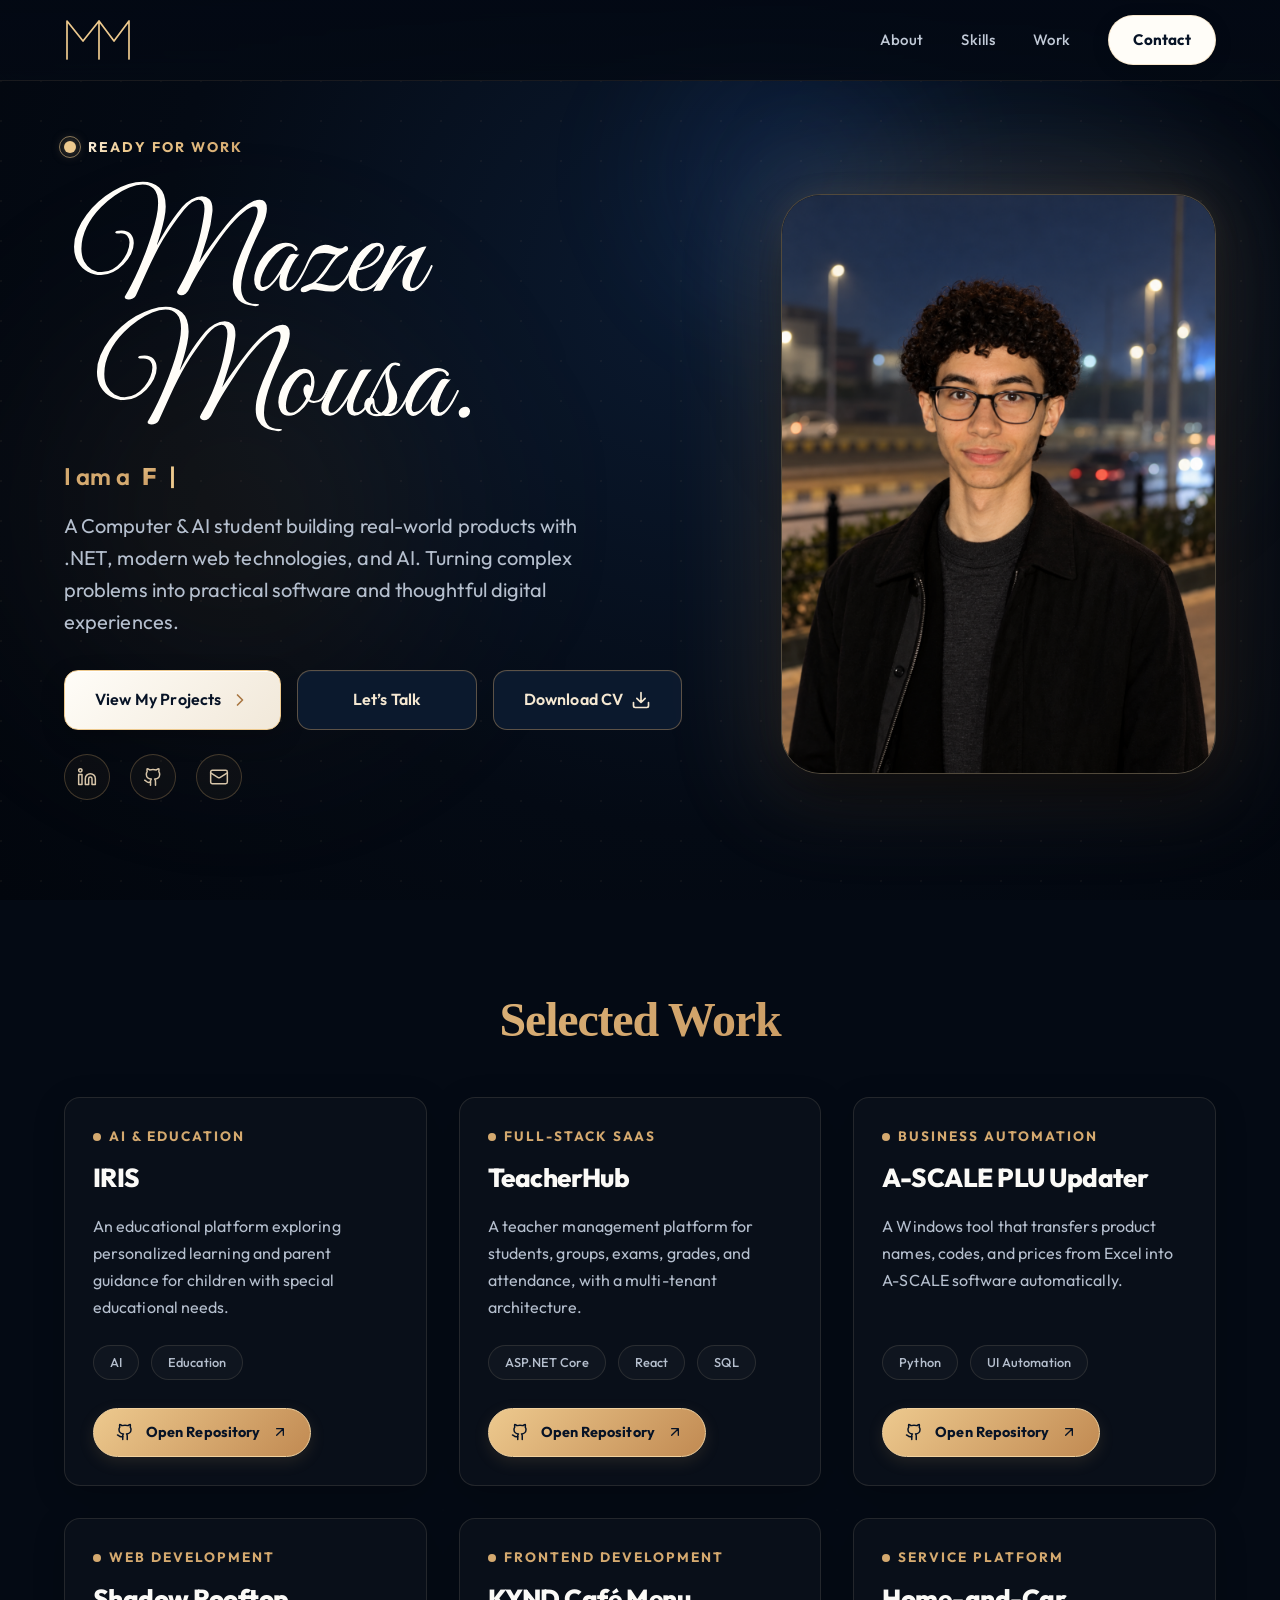
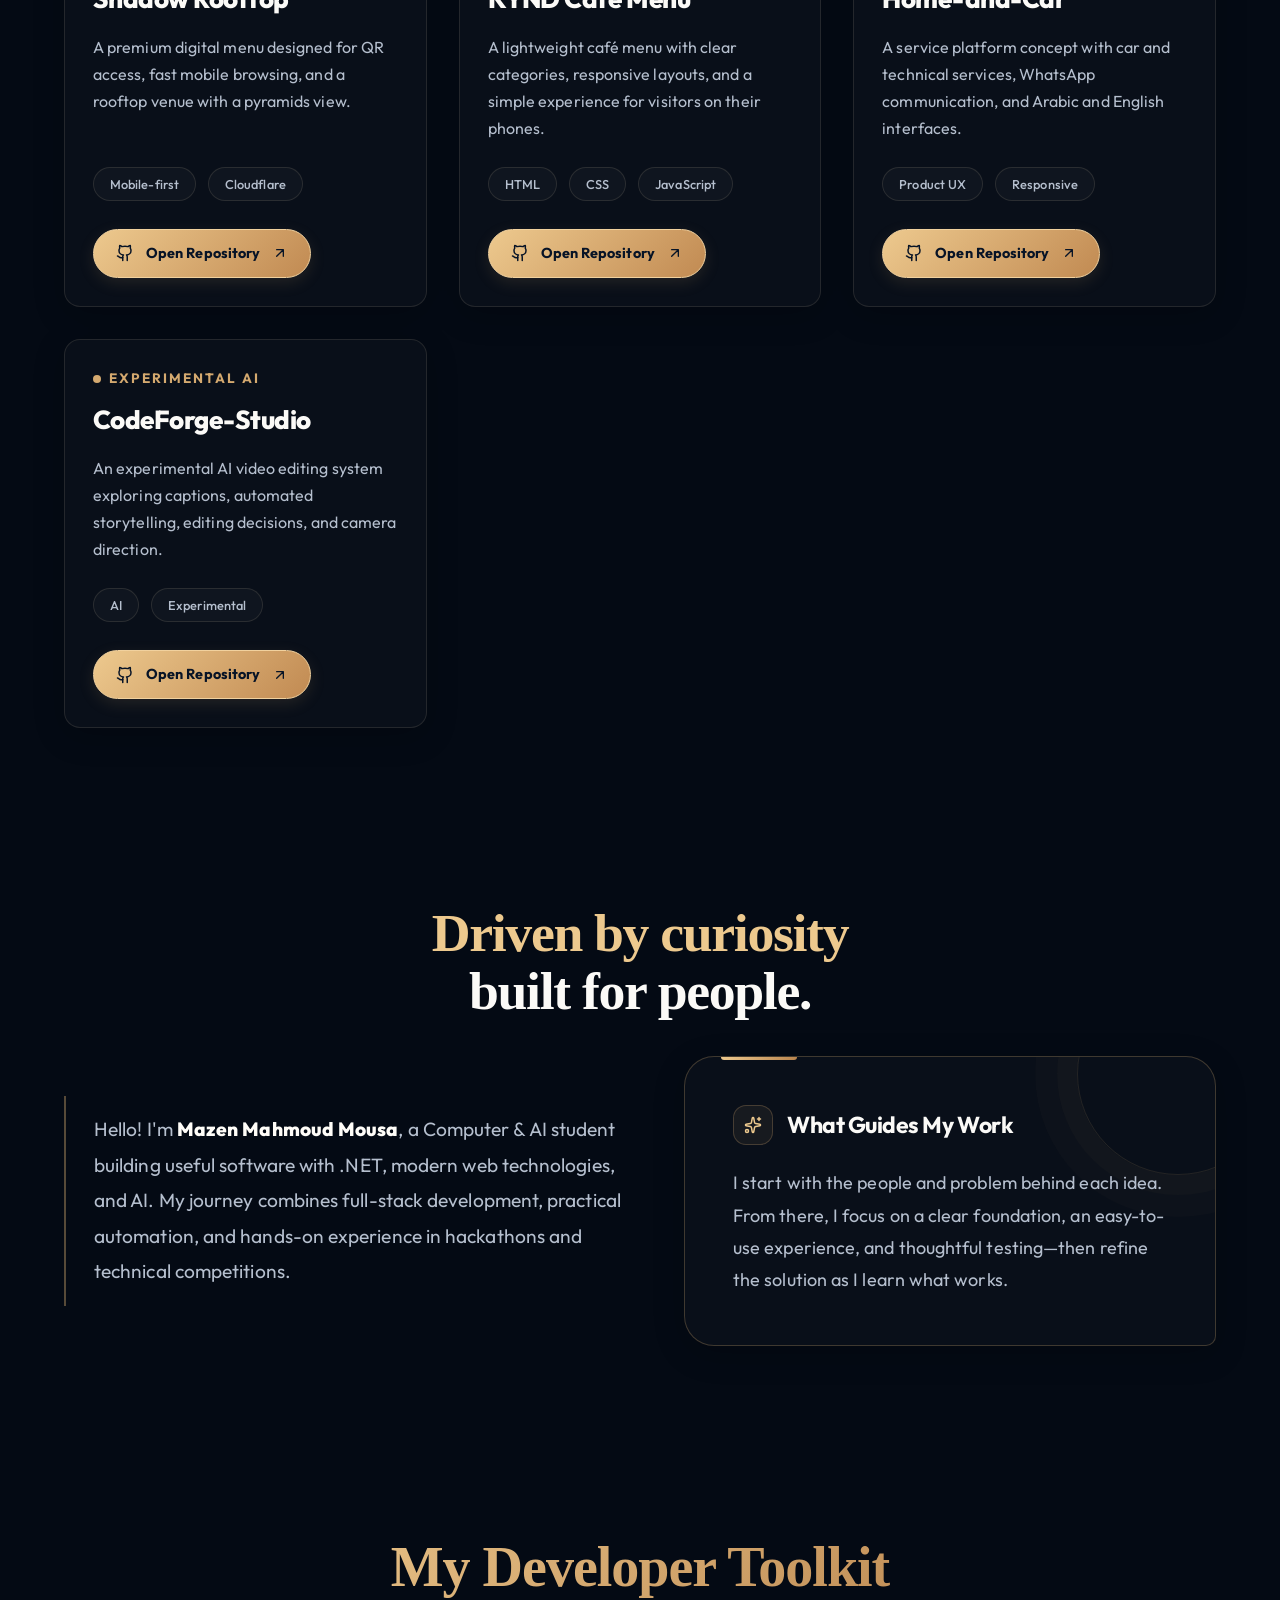
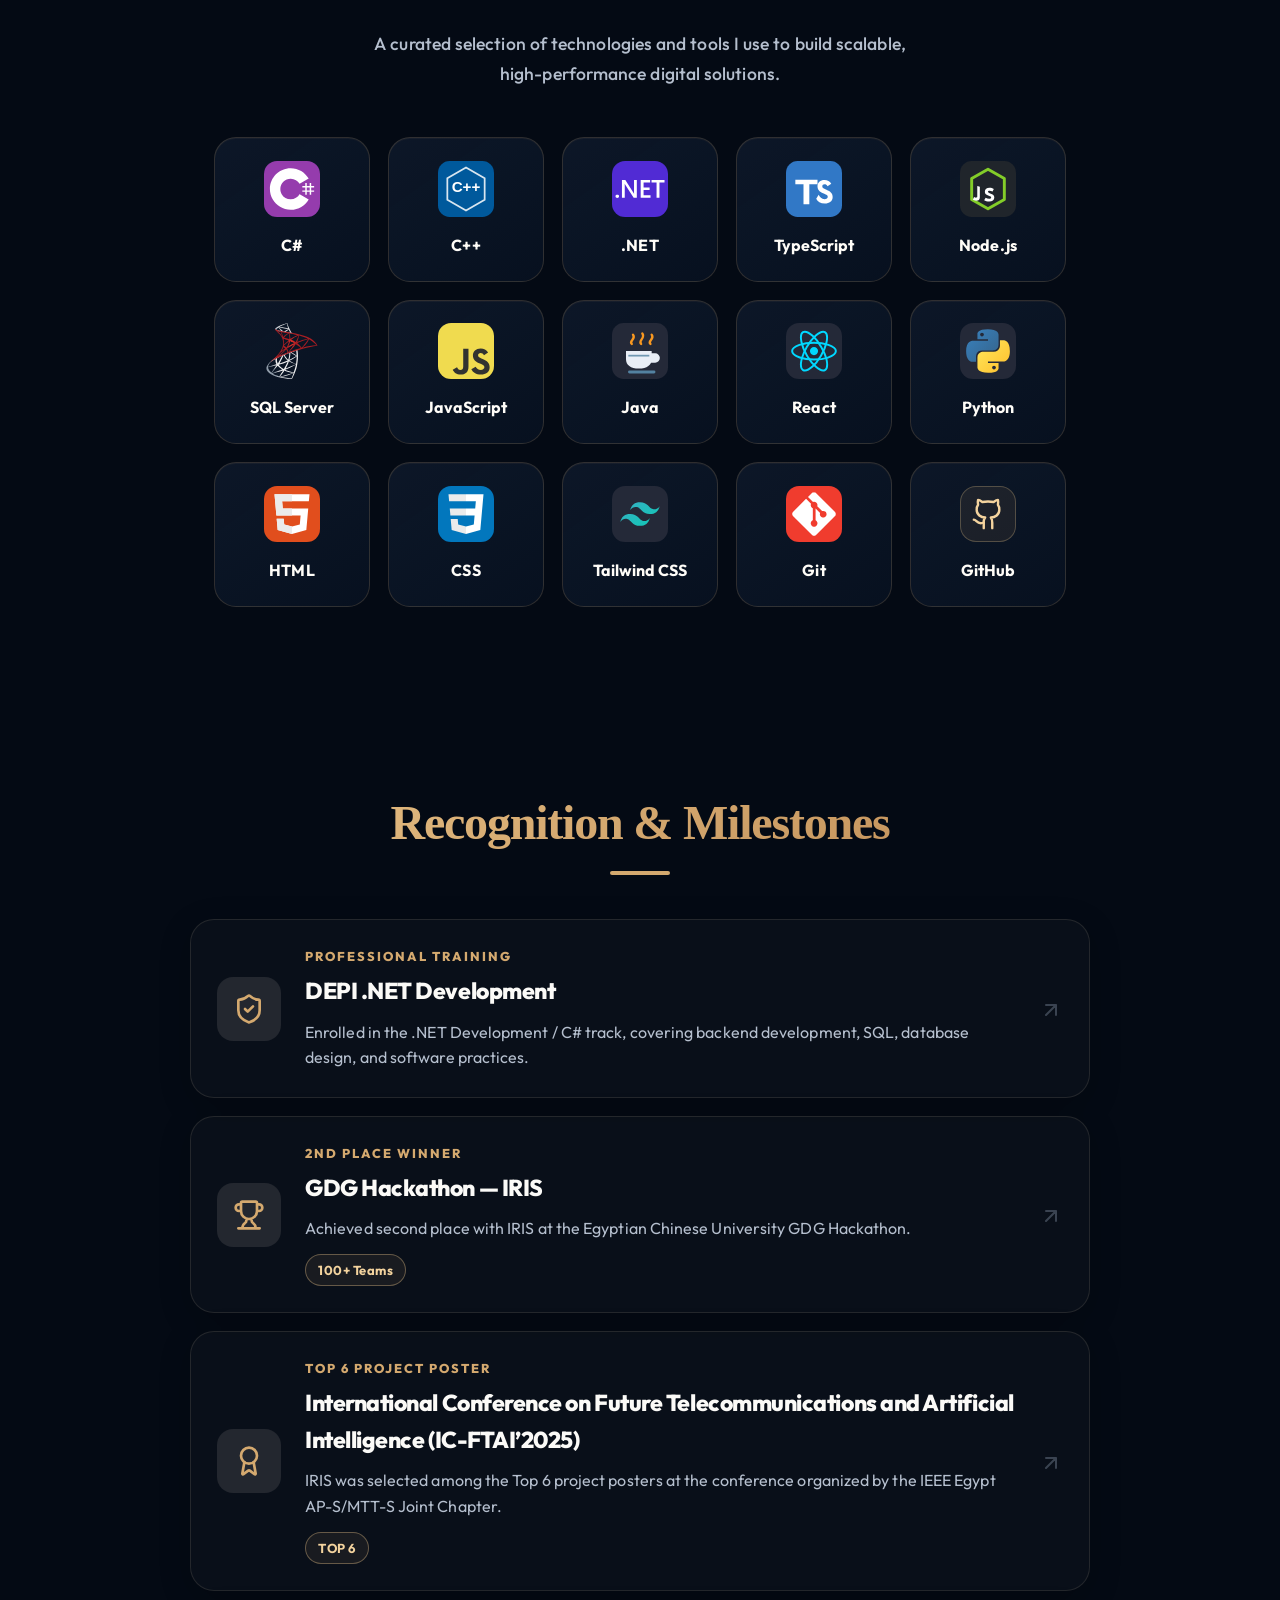
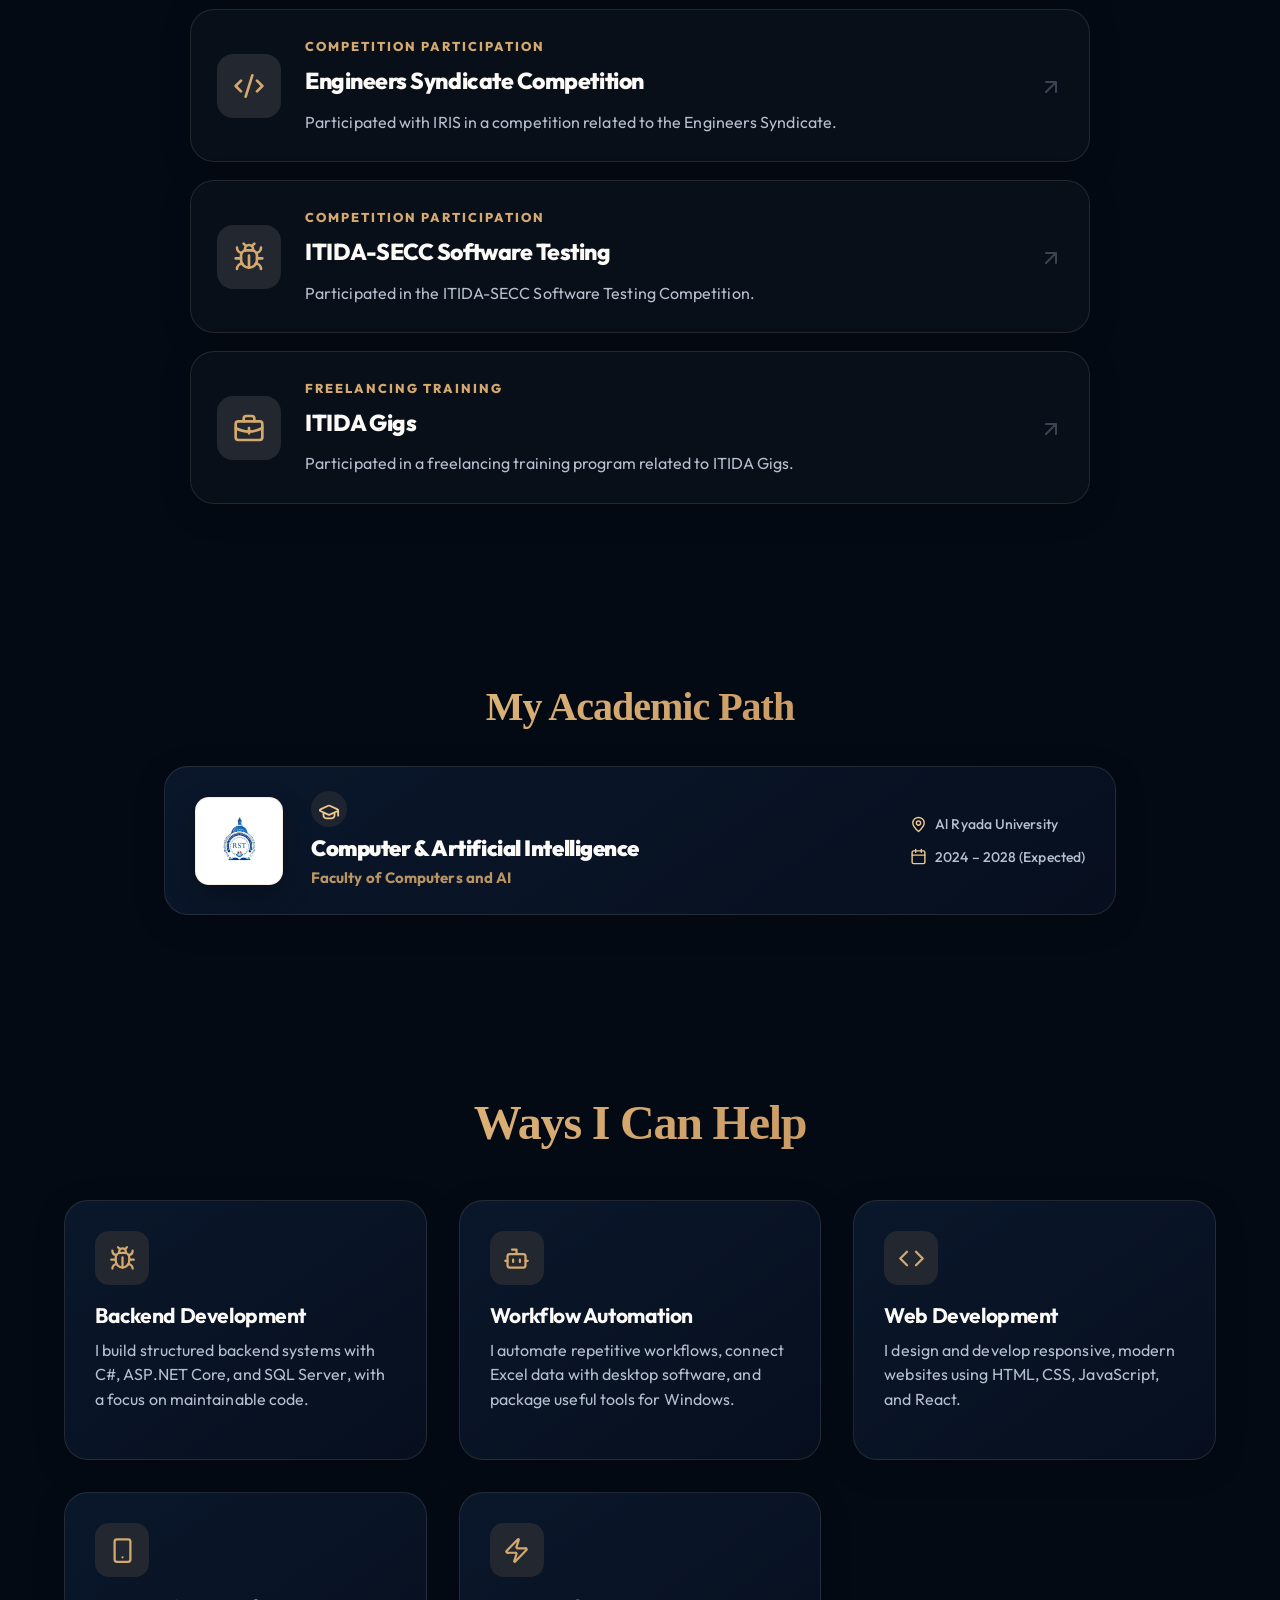
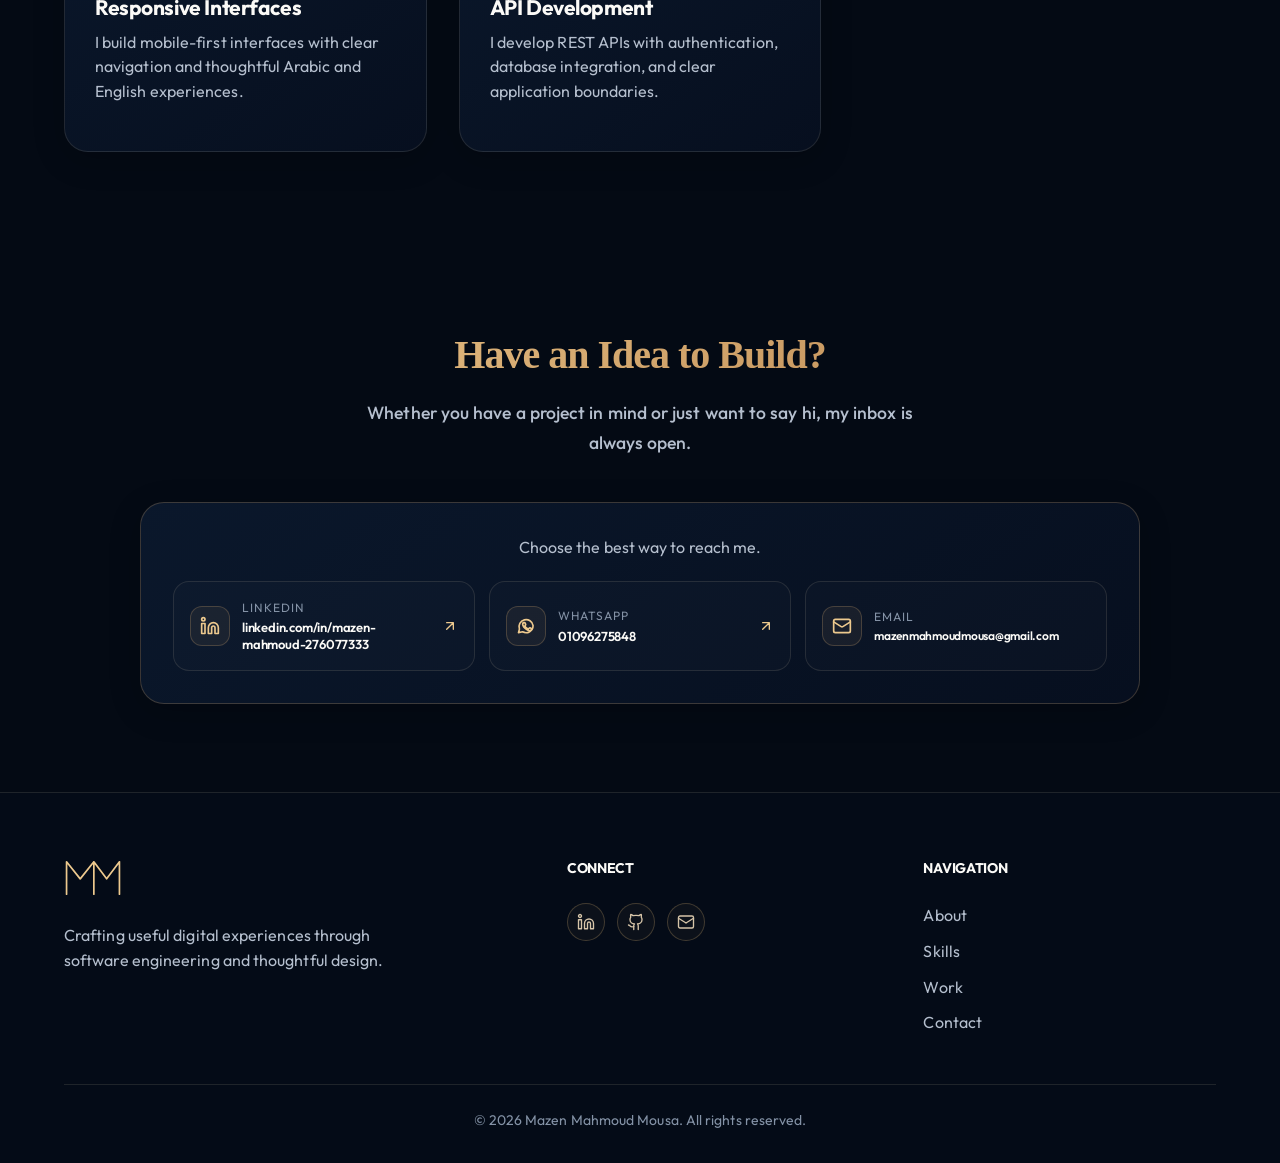
==== commit d1014f12: "3" ====
--- a/index.html
+++ b/index.html
@@ -35,17 +35,17 @@
         <div class="hero-copy">
           <p class="availability"><span class="availability-indicator" aria-hidden="true"></span><span class="availability-text">READY FOR WORK</span></p>
           <h1 id="hero-title" class="signature-title"><span class="visually-hidden">Mazen Mousa.</span><svg class="hero-signature" viewBox="0 0 440 278" aria-hidden="true" focusable="false" xmlns="http://www.w3.org/2000/svg">
-  <defs><mask id="signature-letter-0" maskUnits="userSpaceOnUse" x="-20" y="-20" width="490" height="320"><path class="signature-ink" d="M199.10 133.10L199.10 133.10Q197.00 132.82 193.36 132.05Q189.72 131.28 185.94 129.04Q182.16 126.80 179.50 122.25Q176.84 117.70 176.84 110.14L176.84 110.14Q176.84 101.46 180.41 91.03Q183.98 80.60 189.16 69.26Q194.34 57.92 199.10 46.86L199.10 46.86Q202.88 38.04 202.88 33.42L202.88 33.42Q202.88 28.80 199.38 28.80L199.38 28.80Q195.46 28.80 187.69 35.03Q179.92 41.26 169.70 53.86L169.70 53.86Q167.04 57.22 162.84 63.17Q158.64 69.12 153.88 76.33Q149.12 83.54 144.57 90.89Q140.02 98.24 136.59 104.40Q133.16 110.56 131.62 114.20L131.62 114.20Q129.80 118.54 127.42 120.15Q125.04 121.76 122.94 121.76L122.94 121.76Q121.12 121.76 119.86 120.78L119.86 120.78Q118.46 119.80 118.46 118.40L118.46 118.40Q118.46 117.56 118.88 117L118.88 117Q119.72 115.32 123.08 109.30Q126.44 103.28 130.92 93.34Q135.40 83.40 139.46 70.24L139.46 70.24Q140.72 66.18 142.05 60.86Q143.38 55.54 144.50 49.87Q145.62 44.20 146.39 39.23Q147.16 34.26 147.16 31.18L147.16 31.18Q147.16 26.28 145.48 23.97Q143.80 21.66 141 21.66L141 21.66Q137.92 21.66 134 24.32Q130.08 26.98 126.02 32.02L126.02 32.02Q119.02 40.84 113.70 48.33Q108.38 55.82 103.97 63.24Q99.56 70.66 95.29 79.06Q91.02 87.46 86.26 97.89Q81.50 108.32 75.34 122.04L75.34 122.04Q74.36 124.28 72.05 125.26Q69.74 126.24 67.78 126.24L67.78 126.24Q65.82 126.24 64.56 125.40Q63.30 124.56 63.72 123.02L63.72 123.02Q66.80 118.12 70.58 110.77Q74.36 103.42 78.28 94.46Q82.20 85.50 85.84 75.84Q89.48 66.18 92.35 56.94Q95.22 47.70 96.90 39.58Q98.58 31.46 98.58 25.72L98.58 25.72Q98.58 14.94 94.03 10.32Q89.48 5.70 82.34 5.70L82.34 5.70Q76.04 5.70 68.48 8.78Q60.92 11.86 53.29 17.18Q45.66 22.50 38.94 29.22L38.94 29.22Q29.28 38.88 23.75 50.22Q18.22 61.56 18.22 73.18L18.22 73.18Q18.22 81.02 21.16 86.48Q24.10 91.94 28.93 94.74Q33.76 97.54 39.64 97.54L39.64 97.54Q45.66 97.54 50.91 94.53Q56.16 91.52 60.15 86.69Q64.14 81.86 66.38 76.47Q68.62 71.08 68.62 66.32L68.62 66.32Q68.62 62.26 66.38 59.60Q64.14 56.94 59.24 56.94L59.24 56.94Q58.68 56.94 58.05 57.01Q57.42 57.08 56.72 57.08L56.72 57.08L56.30 57.08Q55.32 57.08 54.48 56.73Q53.64 56.38 53.64 55.82L53.64 55.82Q53.64 55.26 55.11 54.56Q56.58 53.86 60.50 53.86L60.50 53.86Q66.80 53.86 69.95 57.57Q73.10 61.28 73.10 67.02L73.10 67.02Q73.10 72.62 70.23 78.50Q67.36 84.38 62.46 89.42Q57.56 94.46 51.47 97.54Q45.38 100.62 38.94 100.62L38.94 100.62Q31.38 100.62 24.87 97.12Q18.36 93.62 14.44 86.97Q10.52 80.32 10.52 71.08L10.52 71.08Q10.52 62.26 14.16 53.65Q17.80 45.04 23.61 37.41Q29.42 29.78 36 23.90L36 23.90Q43.28 17.32 51.40 12.63Q59.52 7.94 67.57 5.35Q75.62 2.76 82.62 2.76L82.62 2.76Q92.98 2.76 99.77 8.92Q106.56 15.08 106.56 28.80L106.56 28.80Q106.56 34.40 105.02 41.61Q103.48 48.82 101.38 56.03Q99.28 63.24 97.32 68.84L97.32 68.84L97.60 68.84Q102.64 59.74 106.63 53.23Q110.62 46.72 114.68 41.12Q118.74 35.52 123.78 29.36L123.78 29.36Q128.12 24.18 133.72 21.10Q139.32 18.02 144.50 18.02L144.50 18.02Q149.12 18.02 152.34 21.10Q155.56 24.18 155.56 31.60L155.56 31.60Q155.56 32.44 155.56 33.00Q155.56 33.56 155.42 34.68L155.42 34.68Q154.16 48.12 150.10 61.07Q146.04 74.02 141.70 87.18L141.70 87.18Q146.04 80.46 153.46 70.10Q160.88 59.74 169.70 48.68L169.70 48.68Q180.48 35.24 189.72 28.52Q198.96 21.80 204.98 21.80L204.98 21.80Q212.54 21.80 212.54 31.04L212.54 31.04Q212.54 34.54 211.21 39.44Q209.88 44.34 207.08 49.80L207.08 49.80Q204.00 55.96 200.29 64.01Q196.58 72.06 193.22 80.88Q189.86 89.70 187.69 98.17Q185.52 106.64 185.52 113.78L185.52 113.78Q185.52 121.48 189.09 126.17Q192.66 130.86 201.48 130.86L201.48 130.86L202.32 130.86Q204.42 130.86 204.42 131.70L204.42 131.70Q204.42 132.26 203.02 132.82Q201.62 133.38 199.10 133.10Z" pathLength="1" fill="white" stroke="white" stroke-width="16" stroke-linecap="round" stroke-linejoin="round" style="--ink-delay:0.25s"/></mask>
-<mask id="signature-letter-1" maskUnits="userSpaceOnUse" x="-20" y="-20" width="490" height="320"><path class="signature-ink" d="M233.68 117.42L233.68 117.42Q230.46 117.42 228.01 115.60Q225.56 113.78 225.56 108.18L225.56 108.18Q225.56 105.80 225.91 103.70Q226.26 101.60 226.82 99.22L226.82 99.22Q225.56 101.32 223.32 104.40Q221.08 107.48 218.35 110.42Q215.62 113.36 212.75 115.32Q209.88 117.28 207.36 117.28L207.36 117.28Q203.72 117.28 201.48 113.99Q199.24 110.70 199.24 105.38L199.24 105.38Q199.24 99.64 201.90 93.06Q204.56 86.48 209.18 80.46Q213.80 74.44 219.82 70.66Q225.84 66.88 232.42 66.88L232.42 66.88Q235.64 66.88 238.58 67.93Q241.52 68.98 243.76 71.36L243.76 71.36Q244.74 72.34 244.74 73.60L244.74 73.60Q244.74 74.44 244.04 75Q243.34 75.56 242.22 75.28L242.22 75.28Q240.68 70.38 235.64 70.38L235.64 70.38Q233.26 70.38 230.18 71.92L230.18 71.92Q226.40 73.88 222.13 78.15Q217.86 82.42 214.15 87.81Q210.44 93.20 208.06 98.66Q205.68 104.12 205.68 108.60L205.68 108.60Q205.68 113.22 209.18 113.22L209.18 113.22Q212.26 113.22 215.55 110.28Q218.84 107.34 221.85 102.93Q224.86 98.52 227.38 94.18Q229.90 89.84 231.30 87.18L231.30 87.18Q233.40 83.40 235.22 80.88Q237.04 78.36 240.40 78.36L240.40 78.36Q241.94 78.36 243.48 78.78Q245.02 79.20 246.70 78.92L246.70 78.92Q242.50 83.12 239.35 88.86Q236.20 94.60 234.52 100.13Q232.84 105.66 232.84 109.44L232.84 109.44Q232.84 113.64 235.64 113.64L235.64 113.64Q237.88 113.64 240.47 111.12Q243.06 108.60 245.51 104.75Q247.96 100.90 250.06 96.91Q252.16 92.92 253.42 89.98L253.42 89.98Q254.12 89.98 254.61 90.12Q255.10 90.26 255.10 91.24L255.10 91.24Q254.96 91.80 254.61 92.43Q254.26 93.06 253.56 94.60L253.56 94.60Q252.44 96.84 250.48 100.62Q248.52 104.40 245.86 108.25Q243.20 112.10 240.12 114.76Q237.04 117.42 233.68 117.42Z" pathLength="1" fill="white" stroke="white" stroke-width="16" stroke-linecap="round" stroke-linejoin="round" style="--ink-delay:0.59s"/></mask>
-<mask id="signature-letter-2" maskUnits="userSpaceOnUse" x="-20" y="-20" width="490" height="320"><path class="signature-ink" d="M253.42 89.98L253.42 89.98Q254.40 87.74 255.52 85.29Q256.64 82.84 258.74 79.06L258.74 79.06Q261.26 74.58 264.06 72.41Q266.86 70.24 269.52 69.54Q272.18 68.84 273.86 68.84L273.86 68.84Q277.36 68.84 280.02 69.82Q282.68 70.80 284.85 71.85Q287.02 72.90 289.12 72.90L289.12 72.90Q291.78 72.90 293.04 71.50Q294.30 70.10 295.28 70.10L295.28 70.10Q296.26 70.10 296.96 70.94Q297.66 71.78 297.66 73.04L297.66 73.04Q297.66 74.86 296.12 75.70Q294.58 76.54 290.94 78.50L290.94 78.50Q287.02 80.60 283.94 84.52Q280.86 88.44 277.99 92.92Q275.12 97.40 271.76 101.67Q268.40 105.94 263.92 108.88L263.92 108.88Q269.24 109.72 273.72 110.70Q278.20 111.68 281.56 111.68L281.56 111.68Q282.40 111.68 283.03 111.61Q283.66 111.54 284.36 111.40L284.36 111.40Q288.56 110.28 291.71 106.85Q294.86 103.42 297.24 98.94Q299.62 94.46 301.44 89.98L301.44 89.98Q303.12 89.98 303.12 91.24L303.12 91.24Q300.60 97.54 297.10 103.70Q293.60 109.86 289.26 113.92Q284.92 117.98 279.74 117.98L279.74 117.98Q273.58 117.98 268.82 116.86Q264.06 115.74 260.84 115.74L260.84 115.74Q258.18 115.74 255.73 117.21Q253.28 118.68 250.48 118.68L250.48 118.68Q247.96 118.68 247.96 116.58L247.96 116.58Q247.96 115.18 248.66 114.20L248.66 114.20Q249.08 113.36 251.60 112.31Q254.12 111.26 256.85 110.21Q259.58 109.16 260.56 108.60L260.56 108.60Q263.08 107.34 266.09 103.77Q269.10 100.20 272.32 95.65Q275.54 91.10 278.62 86.76Q281.70 82.42 284.50 79.48L284.50 79.48Q281.98 78.92 278.76 78.22Q275.54 77.52 272.74 77.52L272.74 77.52Q268.68 77.52 265.74 78.29Q262.80 79.06 260.35 82Q257.90 84.94 255.10 91.24L255.10 91.24Q253.42 91.24 253.42 89.98Z" pathLength="1" fill="white" stroke="white" stroke-width="16" stroke-linecap="round" stroke-linejoin="round" style="--ink-delay:0.93s"/></mask>
-<mask id="signature-letter-3" maskUnits="userSpaceOnUse" x="-20" y="-20" width="490" height="320"><path class="signature-ink" d="M311.52 117.56L311.52 117.56Q306.34 117.56 302.21 114.20Q298.08 110.84 298.08 103.98L298.08 103.98Q298.08 98.24 300.67 91.80Q303.26 85.36 307.53 79.69Q311.80 74.02 317.05 70.45Q322.30 66.88 327.62 66.88L327.62 66.88Q330.28 66.88 332.80 68.42Q335.32 69.96 335.32 73.74L335.32 73.74Q335.32 77.24 332.66 81.44Q330 85.64 325.10 89.28L325.10 89.28Q323 90.82 319.78 92.22Q316.56 93.62 313.34 94.53Q310.12 95.44 308.02 95.44L308.02 95.44Q307.32 97.12 306.69 99.92Q306.06 102.72 306.06 105.66L306.06 105.66Q306.06 109.16 307.46 111.96Q308.86 114.76 312.64 114.76L312.64 114.76Q317.26 114.76 321.25 112.10Q325.24 109.44 328.39 105.38Q331.54 101.32 333.78 97.12Q336.02 92.92 337.28 89.98L337.28 89.98Q338.96 89.98 338.96 91.24L338.96 91.24Q337.14 95.16 334.83 99.78Q332.52 104.40 329.37 108.39Q326.22 112.38 321.81 114.97Q317.40 117.56 311.52 117.56ZM309 92.92L309 92.92Q310.96 92.92 315.58 91.45Q320.20 89.98 323.98 86.76L323.98 86.76Q327.62 83.54 329.58 79.69Q331.54 75.84 331.54 73.18L331.54 73.18Q331.54 70.10 329.30 70.10L329.30 70.10Q327.62 70.10 324.68 72.34Q321.74 74.58 317.40 79.90L317.40 79.90Q314.74 83.26 312.36 87.18Q309.98 91.10 309 92.92Z" pathLength="1" fill="white" stroke="white" stroke-width="16" stroke-linecap="round" stroke-linejoin="round" style="--ink-delay:1.27s"/></mask>
-<mask id="signature-letter-4" maskUnits="userSpaceOnUse" x="-20" y="-20" width="490" height="320"><path class="signature-ink" d="M323.84 118.12L323.84 118.12Q328.88 107.90 333.50 97.89Q338.12 87.88 343.02 78.78L343.02 78.78Q345.82 73.74 347.78 71.71Q349.74 69.68 352.96 69.68L352.96 69.68Q354.08 69.68 355.34 70.03Q356.60 70.38 357.86 70.38L357.86 70.38Q358.70 70.38 359.12 70.24L359.12 70.24Q357.16 71.36 354.01 75.77Q350.86 80.18 347.64 85.92Q344.42 91.66 341.90 96.70L341.90 96.70Q344.56 93.48 347.50 90.26Q350.44 87.04 353.94 84.10L353.94 84.10Q357.30 81.16 361.99 78.01Q366.68 74.86 371.16 72.76Q375.64 70.66 378.30 70.66L378.30 70.66Q379.28 70.66 379.70 70.80L379.70 70.80Q379.70 70.80 378.16 73.53Q376.62 76.26 374.31 80.67Q372 85.08 369.62 90.05Q367.24 95.02 365.35 99.57Q363.46 104.12 362.90 107.20L362.90 107.20Q362.48 109.02 362.48 110.56L362.48 110.56Q362.48 112.80 363.32 113.50Q364.16 114.20 365.14 114.20L365.14 114.20Q367.80 114.20 370.60 111.82Q373.40 109.44 375.99 105.73Q378.58 102.02 380.82 97.82Q383.06 93.62 384.60 89.98L384.60 89.98Q386.28 89.98 386.28 91.24L386.28 91.24Q384.74 95.02 382.43 99.57Q380.12 104.12 377.25 108.18Q374.38 112.24 370.88 114.90Q367.38 117.56 363.32 117.56L363.32 117.56Q360.52 117.56 357.51 115.60Q354.50 113.64 354.50 108.32L354.50 108.32Q354.50 106.78 354.78 105.03Q355.06 103.28 355.76 101.18L355.76 101.18Q356.88 98.38 358.42 95.16Q359.96 91.94 363.46 86.34L363.46 86.34Q364.44 84.80 364.65 83.96Q364.86 83.12 364.86 82.56L364.86 82.56Q364.86 80.88 363.32 80.88L363.32 80.88Q362.06 80.88 359.61 82.28Q357.16 83.68 353.52 87.18L353.52 87.18Q350.02 90.54 345.19 96.70Q340.36 102.86 334.06 114.90L334.06 114.90Q333.08 116.72 331.89 116.86Q330.70 117 328.60 117.14L328.60 117.14Q327.20 117.28 325.94 117.35Q324.68 117.42 323.84 118.12Z" pathLength="1" fill="white" stroke="white" stroke-width="16" stroke-linecap="round" stroke-linejoin="round" style="--ink-delay:1.61s"/></mask>
-<mask id="signature-letter-5" maskUnits="userSpaceOnUse" x="-20" y="-20" width="490" height="320"><path class="signature-ink" d="M223.10 264.10L223.10 264.10Q221.00 263.82 217.36 263.05Q213.72 262.28 209.94 260.04Q206.16 257.80 203.50 253.25Q200.84 248.70 200.84 241.14L200.84 241.14Q200.84 232.46 204.41 222.03Q207.98 211.60 213.16 200.26Q218.34 188.92 223.10 177.86L223.10 177.86Q226.88 169.04 226.88 164.42L226.88 164.42Q226.88 159.80 223.38 159.80L223.38 159.80Q219.46 159.80 211.69 166.03Q203.92 172.26 193.70 184.86L193.70 184.86Q191.04 188.22 186.84 194.17Q182.64 200.12 177.88 207.33Q173.12 214.54 168.57 221.89Q164.02 229.24 160.59 235.40Q157.16 241.56 155.62 245.20L155.62 245.20Q153.80 249.54 151.42 251.15Q149.04 252.76 146.94 252.76L146.94 252.76Q145.12 252.76 143.86 251.78L143.86 251.78Q142.46 250.80 142.46 249.40L142.46 249.40Q142.46 248.56 142.88 248L142.88 248Q143.72 246.32 147.08 240.30Q150.44 234.28 154.92 224.34Q159.40 214.40 163.46 201.24L163.46 201.24Q164.72 197.18 166.05 191.86Q167.38 186.54 168.50 180.87Q169.62 175.20 170.39 170.23Q171.16 165.26 171.16 162.18L171.16 162.18Q171.16 157.28 169.48 154.97Q167.80 152.66 165 152.66L165 152.66Q161.92 152.66 158 155.32Q154.08 157.98 150.02 163.02L150.02 163.02Q143.02 171.84 137.70 179.33Q132.38 186.82 127.97 194.24Q123.56 201.66 119.29 210.06Q115.02 218.46 110.26 228.89Q105.50 239.32 99.34 253.04L99.34 253.04Q98.36 255.28 96.05 256.26Q93.74 257.24 91.78 257.24L91.78 257.24Q89.82 257.24 88.56 256.40Q87.30 255.56 87.72 254.02L87.72 254.02Q90.80 249.12 94.58 241.77Q98.36 234.42 102.28 225.46Q106.20 216.50 109.84 206.84Q113.48 197.18 116.35 187.94Q119.22 178.70 120.90 170.58Q122.58 162.46 122.58 156.72L122.58 156.72Q122.58 145.94 118.03 141.32Q113.48 136.70 106.34 136.70L106.34 136.70Q100.04 136.70 92.48 139.78Q84.92 142.86 77.29 148.18Q69.66 153.50 62.94 160.22L62.94 160.22Q53.28 169.88 47.75 181.22Q42.22 192.56 42.22 204.18L42.22 204.18Q42.22 212.02 45.16 217.48Q48.10 222.94 52.93 225.74Q57.76 228.54 63.64 228.54L63.64 228.54Q69.66 228.54 74.91 225.53Q80.16 222.52 84.15 217.69Q88.14 212.86 90.38 207.47Q92.62 202.08 92.62 197.32L92.62 197.32Q92.62 193.26 90.38 190.60Q88.14 187.94 83.24 187.94L83.24 187.94Q82.68 187.94 82.05 188.01Q81.42 188.08 80.72 188.08L80.72 188.08L80.30 188.08Q79.32 188.08 78.48 187.73Q77.64 187.38 77.64 186.82L77.64 186.82Q77.64 186.26 79.11 185.56Q80.58 184.86 84.50 184.86L84.50 184.86Q90.80 184.86 93.95 188.57Q97.10 192.28 97.10 198.02L97.10 198.02Q97.10 203.62 94.23 209.50Q91.36 215.38 86.46 220.42Q81.56 225.46 75.47 228.54Q69.38 231.62 62.94 231.62L62.94 231.62Q55.38 231.62 48.87 228.12Q42.36 224.62 38.44 217.97Q34.52 211.32 34.52 202.08L34.52 202.08Q34.52 193.26 38.16 184.65Q41.80 176.04 47.61 168.41Q53.42 160.78 60 154.90L60 154.90Q67.28 148.32 75.40 143.63Q83.52 138.94 91.57 136.35Q99.62 133.76 106.62 133.76L106.62 133.76Q116.98 133.76 123.77 139.92Q130.56 146.08 130.56 159.80L130.56 159.80Q130.56 165.40 129.02 172.61Q127.48 179.82 125.38 187.03Q123.28 194.24 121.32 199.84L121.32 199.84L121.60 199.84Q126.64 190.74 130.63 184.23Q134.62 177.72 138.68 172.12Q142.74 166.52 147.78 160.36L147.78 160.36Q152.12 155.18 157.72 152.10Q163.32 149.02 168.50 149.02L168.50 149.02Q173.12 149.02 176.34 152.10Q179.56 155.18 179.56 162.60L179.56 162.60Q179.56 163.44 179.56 164Q179.56 164.56 179.42 165.68L179.42 165.68Q178.16 179.12 174.10 192.07Q170.04 205.02 165.70 218.18L165.70 218.18Q170.04 211.46 177.46 201.10Q184.88 190.74 193.70 179.68L193.70 179.68Q204.48 166.24 213.72 159.52Q222.96 152.80 228.98 152.80L228.98 152.80Q236.54 152.80 236.54 162.04L236.54 162.04Q236.54 165.54 235.21 170.44Q233.88 175.34 231.08 180.80L231.08 180.80Q228.00 186.96 224.29 195.01Q220.58 203.06 217.22 211.88Q213.86 220.70 211.69 229.17Q209.52 237.64 209.52 244.78L209.52 244.78Q209.52 252.48 213.09 257.17Q216.66 261.86 225.48 261.86L225.48 261.86L226.32 261.86Q228.42 261.86 228.42 262.70L228.42 262.70Q228.42 263.26 227.02 263.82Q225.62 264.38 223.10 264.10Z" pathLength="1" fill="white" stroke="white" stroke-width="16" stroke-linecap="round" stroke-linejoin="round" style="--ink-delay:2.20s"/></mask>
-<mask id="signature-letter-6" maskUnits="userSpaceOnUse" x="-20" y="-20" width="490" height="320"><path class="signature-ink" d="M235.70 248L235.70 248Q229.96 248 227.23 243.87Q224.50 239.74 224.50 233.86L224.50 233.86Q224.50 228.40 226.60 222.52L226.60 222.52Q228.84 216.08 232.83 210.76Q236.82 205.44 241.65 202.15Q246.48 198.86 251.24 198.86L251.24 198.86Q256.98 198.86 259.71 202.78Q262.44 206.70 262.44 212.72L262.44 212.72Q262.44 216.92 261.04 221.54Q259.64 226.16 257.26 230.64L257.26 230.64Q259.08 232.46 262.44 232.46L262.44 232.46Q266.36 232.46 269.16 229.94Q271.96 227.42 274.62 220.98L274.62 220.98Q276.30 220.98 276.30 222.24L276.30 222.24Q273.64 228.68 270.21 231.69Q266.78 234.70 261.46 234.56L261.46 234.56Q258.24 234.56 256.14 232.74L256.14 232.74Q252.22 239.18 246.83 243.59Q241.44 248 235.70 248ZM237.66 244.92L237.66 244.92Q240.88 244.92 244.10 242.19Q247.32 239.46 249.98 235.96Q252.64 232.46 253.76 229.94L253.76 229.94Q251.52 225.88 251.17 223.85Q250.82 221.82 250.82 220.84L250.82 220.84Q250.82 218.18 252.22 216.78Q253.62 215.38 255.02 215.38L255.02 215.38Q256.98 215.38 258.38 217.06L258.38 217.06Q258.66 215.52 258.80 214.19Q258.94 212.86 258.94 211.60L258.94 211.60Q258.94 207.96 257.61 205.65Q256.28 203.34 253.48 203.34L253.48 203.34Q250.54 203.34 247.32 205.86Q244.10 208.38 241.23 212.58Q238.36 216.78 236.26 221.96L236.26 221.96Q234.44 226.30 233.46 230.15Q232.48 234 232.48 237.22L232.48 237.22Q232.48 240.72 233.74 242.82Q235.00 244.92 237.66 244.92Z" pathLength="1" fill="white" stroke="white" stroke-width="16" stroke-linecap="round" stroke-linejoin="round" style="--ink-delay:2.54s"/></mask>
-<mask id="signature-letter-7" maskUnits="userSpaceOnUse" x="-20" y="-20" width="490" height="320"><path class="signature-ink" d="M278.68 248L278.68 248Q277.14 248 274.97 247.30Q272.80 246.60 271.19 244.71Q269.58 242.82 269.58 239.04L269.58 239.04Q269.58 235.40 271.96 230.64Q274.34 225.88 276.16 222.24L276.16 222.24Q274.62 222.24 274.62 220.98L274.62 220.98Q274.76 220.56 275.88 218.32Q277 216.08 278.54 213Q280.08 209.92 281.55 207.05Q283.02 204.18 283.86 202.64L283.86 202.64Q285.54 199.56 289.18 199.56L289.18 199.56L297.86 199.56Q295.48 201.38 293.59 203.55Q291.70 205.72 288.90 211.46L288.90 211.46Q288.90 211.46 287.92 213.42Q286.94 215.38 285.47 218.39Q284 221.40 282.53 224.48Q281.06 227.56 280.08 229.66L280.08 229.66Q278.26 233.58 277.70 235.89Q277.14 238.20 277.14 240.16L277.14 240.16Q277.14 244.78 280.22 244.78L280.22 244.78Q283.58 244.78 288.34 239.32L288.34 239.32Q292.26 234.70 296.04 228.26Q299.82 221.82 303.25 214.96Q306.68 208.10 309.34 202.64L309.34 202.64Q310.88 199.56 314.80 199.56L314.80 199.56L322.50 199.56Q319.42 202.08 316.27 207.12Q313.12 212.16 309.34 220L309.34 220Q308.36 222.10 306.82 225.32Q305.28 228.54 304.09 232.18Q302.90 235.82 302.90 239.46L302.90 239.46Q302.90 244.36 306.40 244.36L306.40 244.36Q311.16 244.36 315.64 237.78Q320.12 231.20 324.46 220.98L324.46 220.98Q325.58 220.98 325.79 221.12Q326 221.26 326.14 222.24L326.14 222.24Q324.60 226.02 322.43 230.43Q320.26 234.84 317.53 238.90Q314.80 242.96 311.51 245.48Q308.22 248 304.30 248L304.30 248Q300.80 248 298.56 245.41Q296.32 242.82 296.32 238.06L296.32 238.06Q296.32 234.28 297.72 229.94L297.72 229.94Q295.34 234.14 292.26 238.34Q289.18 242.54 285.68 245.27Q282.18 248 278.68 248Z" pathLength="1" fill="white" stroke="white" stroke-width="16" stroke-linecap="round" stroke-linejoin="round" style="--ink-delay:2.88s"/></mask>
-<mask id="signature-letter-8" maskUnits="userSpaceOnUse" x="-20" y="-20" width="490" height="320"><path class="signature-ink" d="M327.40 248.56L327.40 248.56Q321.66 248.56 318.09 244.99Q314.52 241.42 314.52 237.50L314.52 237.50Q314.52 234.28 316.13 231.55Q317.74 228.82 320.40 228.82L320.40 228.82L320.54 228.54Q323.62 222.94 326.49 217.13Q329.36 211.32 332.86 204.74L332.86 204.74Q335.80 199.28 339.23 195.78Q342.66 192.28 347.28 192.28L347.28 192.28Q348.40 192.28 350.36 192.77Q352.32 193.26 352.32 194.80L352.32 194.80Q352.32 195.92 351.06 195.92L351.06 195.92Q350.08 195.92 348.89 195.36Q347.70 194.80 347.00 194.80L347.00 194.80Q344.34 194.80 342.52 197.88Q340.70 200.96 340.70 204.46L340.70 204.46Q340.70 208.24 341.96 211.25Q343.22 214.26 344.90 217.06Q346.58 219.86 347.84 222.73Q349.10 225.60 349.10 228.96L349.10 228.96Q349.10 235.68 346.51 239.81Q343.92 243.94 339.72 246.04L339.72 246.04L339.86 246.04Q347.28 246.04 352.11 239.11Q356.94 232.18 361.70 220.98L361.70 220.98Q363.38 220.98 363.38 222.24L363.38 222.24Q360.72 228.54 357.50 234.56Q354.28 240.58 349.94 244.50Q345.60 248.42 339.30 248.42L339.30 248.42Q336.64 248.42 334.40 247.86L334.40 247.86Q331.18 248.56 327.40 248.56ZM325.30 233.72L325.30 233.72Q325.30 237.08 326.84 240.16Q328.38 243.24 332.44 244.78L332.44 244.78Q336.08 242.68 338.11 238.27Q340.14 233.86 340.14 229.10L340.14 229.10Q340.14 225.18 339.30 221.12Q338.46 217.06 337.55 213.14Q336.64 209.22 336.64 206.14L336.64 206.14Q336.64 205.16 336.71 204.39Q336.78 203.62 336.92 202.92L336.92 202.92Q334.40 206.70 331.81 211.74Q329.22 216.78 326.84 221.40Q324.46 226.02 322.50 228.96L322.50 228.96Q325.30 229.38 325.30 233.72ZM320.68 240.72L320.68 240.72Q320.68 242.96 322.22 244.64Q323.76 246.32 326.84 246.32L326.84 246.32Q328.24 246.32 329.50 246.04L329.50 246.04Q326.56 244.22 324.81 241.42Q323.06 238.62 323.06 234.98L323.06 234.98Q321.80 236.38 321.24 237.85Q320.68 239.32 320.68 240.72Z" pathLength="1" fill="white" stroke="white" stroke-width="16" stroke-linecap="round" stroke-linejoin="round" style="--ink-delay:3.22s"/></mask>
-<mask id="signature-letter-9" maskUnits="userSpaceOnUse" x="-20" y="-20" width="490" height="320"><path class="signature-ink" d="M392.22 248.42L392.22 248.42Q389.00 248.42 386.55 246.60Q384.10 244.78 384.10 239.18L384.10 239.18Q384.10 236.80 384.45 234.70Q384.80 232.60 385.36 230.22L385.36 230.22Q384.10 232.32 381.86 235.40Q379.62 238.48 376.89 241.42Q374.16 244.36 371.29 246.32Q368.42 248.28 365.90 248.28L365.90 248.28Q362.26 248.28 360.02 244.99Q357.78 241.70 357.78 236.38L357.78 236.38Q357.78 230.64 360.44 224.06Q363.10 217.48 367.72 211.46Q372.34 205.44 378.36 201.66Q384.38 197.88 390.96 197.88L390.96 197.88Q394.18 197.88 397.12 198.93Q400.06 199.98 402.30 202.36L402.30 202.36Q403.28 203.34 403.28 204.60L403.28 204.60Q403.28 205.44 402.58 206Q401.88 206.56 400.76 206.28L400.76 206.28Q399.22 201.38 394.18 201.38L394.18 201.38Q391.80 201.38 388.72 202.92L388.72 202.92Q384.94 204.88 380.67 209.15Q376.40 213.42 372.69 218.81Q368.98 224.20 366.60 229.66Q364.22 235.12 364.22 239.60L364.22 239.60Q364.22 244.22 367.72 244.22L367.72 244.22Q370.80 244.22 374.09 241.28Q377.38 238.34 380.39 233.93Q383.40 229.52 385.92 225.18Q388.44 220.84 389.84 218.18L389.84 218.18Q391.94 214.40 393.76 211.88Q395.58 209.36 398.94 209.36L398.94 209.36Q400.48 209.36 402.02 209.78Q403.56 210.20 405.24 209.92L405.24 209.92Q401.04 214.12 397.89 219.86Q394.74 225.60 393.06 231.13Q391.38 236.66 391.38 240.44L391.38 240.44Q391.38 244.64 394.18 244.64L394.18 244.64Q396.42 244.64 399.01 242.12Q401.60 239.60 404.05 235.75Q406.50 231.90 408.60 227.91Q410.70 223.92 411.96 220.98L411.96 220.98Q412.66 220.98 413.15 221.12Q413.64 221.26 413.64 222.24L413.64 222.24Q413.50 222.80 413.15 223.43Q412.80 224.06 412.10 225.60L412.10 225.60Q410.98 227.84 409.02 231.62Q407.06 235.40 404.40 239.25Q401.74 243.10 398.66 245.76Q395.58 248.42 392.22 248.42Z" pathLength="1" fill="white" stroke="white" stroke-width="16" stroke-linecap="round" stroke-linejoin="round" style="--ink-delay:3.56s"/></mask>
-<mask id="signature-letter-10" maskUnits="userSpaceOnUse" x="-20" y="-20" width="490" height="320"><path class="signature-ink" d="M418.54 250.10L418.54 250.10Q416.30 250.10 414.90 248.70Q413.50 247.30 413.50 245.20L413.50 245.20Q413.50 242.40 415.67 240.44Q417.84 238.48 420.36 238.48L420.36 238.48Q422.60 238.48 424.00 239.81Q425.40 241.14 425.40 243.24L425.40 243.24Q425.40 245.90 423.30 248Q421.20 250.10 418.54 250.10Z" pathLength="1" fill="white" stroke="white" stroke-width="16" stroke-linecap="round" stroke-linejoin="round" style="--ink-delay:3.90s"/></mask></defs>
+  <defs><mask id="signature-letter-0" maskUnits="userSpaceOnUse" x="-20" y="-20" width="490" height="320"><path class="signature-ink" d="M199.10 133.10L199.10 133.10Q197.00 132.82 193.36 132.05Q189.72 131.28 185.94 129.04Q182.16 126.80 179.50 122.25Q176.84 117.70 176.84 110.14L176.84 110.14Q176.84 101.46 180.41 91.03Q183.98 80.60 189.16 69.26Q194.34 57.92 199.10 46.86L199.10 46.86Q202.88 38.04 202.88 33.42L202.88 33.42Q202.88 28.80 199.38 28.80L199.38 28.80Q195.46 28.80 187.69 35.03Q179.92 41.26 169.70 53.86L169.70 53.86Q167.04 57.22 162.84 63.17Q158.64 69.12 153.88 76.33Q149.12 83.54 144.57 90.89Q140.02 98.24 136.59 104.40Q133.16 110.56 131.62 114.20L131.62 114.20Q129.80 118.54 127.42 120.15Q125.04 121.76 122.94 121.76L122.94 121.76Q121.12 121.76 119.86 120.78L119.86 120.78Q118.46 119.80 118.46 118.40L118.46 118.40Q118.46 117.56 118.88 117L118.88 117Q119.72 115.32 123.08 109.30Q126.44 103.28 130.92 93.34Q135.40 83.40 139.46 70.24L139.46 70.24Q140.72 66.18 142.05 60.86Q143.38 55.54 144.50 49.87Q145.62 44.20 146.39 39.23Q147.16 34.26 147.16 31.18L147.16 31.18Q147.16 26.28 145.48 23.97Q143.80 21.66 141 21.66L141 21.66Q137.92 21.66 134 24.32Q130.08 26.98 126.02 32.02L126.02 32.02Q119.02 40.84 113.70 48.33Q108.38 55.82 103.97 63.24Q99.56 70.66 95.29 79.06Q91.02 87.46 86.26 97.89Q81.50 108.32 75.34 122.04L75.34 122.04Q74.36 124.28 72.05 125.26Q69.74 126.24 67.78 126.24L67.78 126.24Q65.82 126.24 64.56 125.40Q63.30 124.56 63.72 123.02L63.72 123.02Q66.80 118.12 70.58 110.77Q74.36 103.42 78.28 94.46Q82.20 85.50 85.84 75.84Q89.48 66.18 92.35 56.94Q95.22 47.70 96.90 39.58Q98.58 31.46 98.58 25.72L98.58 25.72Q98.58 14.94 94.03 10.32Q89.48 5.70 82.34 5.70L82.34 5.70Q76.04 5.70 68.48 8.78Q60.92 11.86 53.29 17.18Q45.66 22.50 38.94 29.22L38.94 29.22Q29.28 38.88 23.75 50.22Q18.22 61.56 18.22 73.18L18.22 73.18Q18.22 81.02 21.16 86.48Q24.10 91.94 28.93 94.74Q33.76 97.54 39.64 97.54L39.64 97.54Q45.66 97.54 50.91 94.53Q56.16 91.52 60.15 86.69Q64.14 81.86 66.38 76.47Q68.62 71.08 68.62 66.32L68.62 66.32Q68.62 62.26 66.38 59.60Q64.14 56.94 59.24 56.94L59.24 56.94Q58.68 56.94 58.05 57.01Q57.42 57.08 56.72 57.08L56.72 57.08L56.30 57.08Q55.32 57.08 54.48 56.73Q53.64 56.38 53.64 55.82L53.64 55.82Q53.64 55.26 55.11 54.56Q56.58 53.86 60.50 53.86L60.50 53.86Q66.80 53.86 69.95 57.57Q73.10 61.28 73.10 67.02L73.10 67.02Q73.10 72.62 70.23 78.50Q67.36 84.38 62.46 89.42Q57.56 94.46 51.47 97.54Q45.38 100.62 38.94 100.62L38.94 100.62Q31.38 100.62 24.87 97.12Q18.36 93.62 14.44 86.97Q10.52 80.32 10.52 71.08L10.52 71.08Q10.52 62.26 14.16 53.65Q17.80 45.04 23.61 37.41Q29.42 29.78 36 23.90L36 23.90Q43.28 17.32 51.40 12.63Q59.52 7.94 67.57 5.35Q75.62 2.76 82.62 2.76L82.62 2.76Q92.98 2.76 99.77 8.92Q106.56 15.08 106.56 28.80L106.56 28.80Q106.56 34.40 105.02 41.61Q103.48 48.82 101.38 56.03Q99.28 63.24 97.32 68.84L97.32 68.84L97.60 68.84Q102.64 59.74 106.63 53.23Q110.62 46.72 114.68 41.12Q118.74 35.52 123.78 29.36L123.78 29.36Q128.12 24.18 133.72 21.10Q139.32 18.02 144.50 18.02L144.50 18.02Q149.12 18.02 152.34 21.10Q155.56 24.18 155.56 31.60L155.56 31.60Q155.56 32.44 155.56 33.00Q155.56 33.56 155.42 34.68L155.42 34.68Q154.16 48.12 150.10 61.07Q146.04 74.02 141.70 87.18L141.70 87.18Q146.04 80.46 153.46 70.10Q160.88 59.74 169.70 48.68L169.70 48.68Q180.48 35.24 189.72 28.52Q198.96 21.80 204.98 21.80L204.98 21.80Q212.54 21.80 212.54 31.04L212.54 31.04Q212.54 34.54 211.21 39.44Q209.88 44.34 207.08 49.80L207.08 49.80Q204.00 55.96 200.29 64.01Q196.58 72.06 193.22 80.88Q189.86 89.70 187.69 98.17Q185.52 106.64 185.52 113.78L185.52 113.78Q185.52 121.48 189.09 126.17Q192.66 130.86 201.48 130.86L201.48 130.86L202.32 130.86Q204.42 130.86 204.42 131.70L204.42 131.70Q204.42 132.26 203.02 132.82Q201.62 133.38 199.10 133.10Z" pathLength="1" fill="white" stroke="white" stroke-width="16" stroke-linecap="round" stroke-linejoin="round" style="--ink-delay:0.10s"/></mask>
+<mask id="signature-letter-1" maskUnits="userSpaceOnUse" x="-20" y="-20" width="490" height="320"><path class="signature-ink" d="M233.68 117.42L233.68 117.42Q230.46 117.42 228.01 115.60Q225.56 113.78 225.56 108.18L225.56 108.18Q225.56 105.80 225.91 103.70Q226.26 101.60 226.82 99.22L226.82 99.22Q225.56 101.32 223.32 104.40Q221.08 107.48 218.35 110.42Q215.62 113.36 212.75 115.32Q209.88 117.28 207.36 117.28L207.36 117.28Q203.72 117.28 201.48 113.99Q199.24 110.70 199.24 105.38L199.24 105.38Q199.24 99.64 201.90 93.06Q204.56 86.48 209.18 80.46Q213.80 74.44 219.82 70.66Q225.84 66.88 232.42 66.88L232.42 66.88Q235.64 66.88 238.58 67.93Q241.52 68.98 243.76 71.36L243.76 71.36Q244.74 72.34 244.74 73.60L244.74 73.60Q244.74 74.44 244.04 75Q243.34 75.56 242.22 75.28L242.22 75.28Q240.68 70.38 235.64 70.38L235.64 70.38Q233.26 70.38 230.18 71.92L230.18 71.92Q226.40 73.88 222.13 78.15Q217.86 82.42 214.15 87.81Q210.44 93.20 208.06 98.66Q205.68 104.12 205.68 108.60L205.68 108.60Q205.68 113.22 209.18 113.22L209.18 113.22Q212.26 113.22 215.55 110.28Q218.84 107.34 221.85 102.93Q224.86 98.52 227.38 94.18Q229.90 89.84 231.30 87.18L231.30 87.18Q233.40 83.40 235.22 80.88Q237.04 78.36 240.40 78.36L240.40 78.36Q241.94 78.36 243.48 78.78Q245.02 79.20 246.70 78.92L246.70 78.92Q242.50 83.12 239.35 88.86Q236.20 94.60 234.52 100.13Q232.84 105.66 232.84 109.44L232.84 109.44Q232.84 113.64 235.64 113.64L235.64 113.64Q237.88 113.64 240.47 111.12Q243.06 108.60 245.51 104.75Q247.96 100.90 250.06 96.91Q252.16 92.92 253.42 89.98L253.42 89.98Q254.12 89.98 254.61 90.12Q255.10 90.26 255.10 91.24L255.10 91.24Q254.96 91.80 254.61 92.43Q254.26 93.06 253.56 94.60L253.56 94.60Q252.44 96.84 250.48 100.62Q248.52 104.40 245.86 108.25Q243.20 112.10 240.12 114.76Q237.04 117.42 233.68 117.42Z" pathLength="1" fill="white" stroke="white" stroke-width="16" stroke-linecap="round" stroke-linejoin="round" style="--ink-delay:0.38s"/></mask>
+<mask id="signature-letter-2" maskUnits="userSpaceOnUse" x="-20" y="-20" width="490" height="320"><path class="signature-ink" d="M253.42 89.98L253.42 89.98Q254.40 87.74 255.52 85.29Q256.64 82.84 258.74 79.06L258.74 79.06Q261.26 74.58 264.06 72.41Q266.86 70.24 269.52 69.54Q272.18 68.84 273.86 68.84L273.86 68.84Q277.36 68.84 280.02 69.82Q282.68 70.80 284.85 71.85Q287.02 72.90 289.12 72.90L289.12 72.90Q291.78 72.90 293.04 71.50Q294.30 70.10 295.28 70.10L295.28 70.10Q296.26 70.10 296.96 70.94Q297.66 71.78 297.66 73.04L297.66 73.04Q297.66 74.86 296.12 75.70Q294.58 76.54 290.94 78.50L290.94 78.50Q287.02 80.60 283.94 84.52Q280.86 88.44 277.99 92.92Q275.12 97.40 271.76 101.67Q268.40 105.94 263.92 108.88L263.92 108.88Q269.24 109.72 273.72 110.70Q278.20 111.68 281.56 111.68L281.56 111.68Q282.40 111.68 283.03 111.61Q283.66 111.54 284.36 111.40L284.36 111.40Q288.56 110.28 291.71 106.85Q294.86 103.42 297.24 98.94Q299.62 94.46 301.44 89.98L301.44 89.98Q303.12 89.98 303.12 91.24L303.12 91.24Q300.60 97.54 297.10 103.70Q293.60 109.86 289.26 113.92Q284.92 117.98 279.74 117.98L279.74 117.98Q273.58 117.98 268.82 116.86Q264.06 115.74 260.84 115.74L260.84 115.74Q258.18 115.74 255.73 117.21Q253.28 118.68 250.48 118.68L250.48 118.68Q247.96 118.68 247.96 116.58L247.96 116.58Q247.96 115.18 248.66 114.20L248.66 114.20Q249.08 113.36 251.60 112.31Q254.12 111.26 256.85 110.21Q259.58 109.16 260.56 108.60L260.56 108.60Q263.08 107.34 266.09 103.77Q269.10 100.20 272.32 95.65Q275.54 91.10 278.62 86.76Q281.70 82.42 284.50 79.48L284.50 79.48Q281.98 78.92 278.76 78.22Q275.54 77.52 272.74 77.52L272.74 77.52Q268.68 77.52 265.74 78.29Q262.80 79.06 260.35 82Q257.90 84.94 255.10 91.24L255.10 91.24Q253.42 91.24 253.42 89.98Z" pathLength="1" fill="white" stroke="white" stroke-width="16" stroke-linecap="round" stroke-linejoin="round" style="--ink-delay:0.66s"/></mask>
+<mask id="signature-letter-3" maskUnits="userSpaceOnUse" x="-20" y="-20" width="490" height="320"><path class="signature-ink" d="M311.52 117.56L311.52 117.56Q306.34 117.56 302.21 114.20Q298.08 110.84 298.08 103.98L298.08 103.98Q298.08 98.24 300.67 91.80Q303.26 85.36 307.53 79.69Q311.80 74.02 317.05 70.45Q322.30 66.88 327.62 66.88L327.62 66.88Q330.28 66.88 332.80 68.42Q335.32 69.96 335.32 73.74L335.32 73.74Q335.32 77.24 332.66 81.44Q330 85.64 325.10 89.28L325.10 89.28Q323 90.82 319.78 92.22Q316.56 93.62 313.34 94.53Q310.12 95.44 308.02 95.44L308.02 95.44Q307.32 97.12 306.69 99.92Q306.06 102.72 306.06 105.66L306.06 105.66Q306.06 109.16 307.46 111.96Q308.86 114.76 312.64 114.76L312.64 114.76Q317.26 114.76 321.25 112.10Q325.24 109.44 328.39 105.38Q331.54 101.32 333.78 97.12Q336.02 92.92 337.28 89.98L337.28 89.98Q338.96 89.98 338.96 91.24L338.96 91.24Q337.14 95.16 334.83 99.78Q332.52 104.40 329.37 108.39Q326.22 112.38 321.81 114.97Q317.40 117.56 311.52 117.56ZM309 92.92L309 92.92Q310.96 92.92 315.58 91.45Q320.20 89.98 323.98 86.76L323.98 86.76Q327.62 83.54 329.58 79.69Q331.54 75.84 331.54 73.18L331.54 73.18Q331.54 70.10 329.30 70.10L329.30 70.10Q327.62 70.10 324.68 72.34Q321.74 74.58 317.40 79.90L317.40 79.90Q314.74 83.26 312.36 87.18Q309.98 91.10 309 92.92Z" pathLength="1" fill="white" stroke="white" stroke-width="16" stroke-linecap="round" stroke-linejoin="round" style="--ink-delay:0.94s"/></mask>
+<mask id="signature-letter-4" maskUnits="userSpaceOnUse" x="-20" y="-20" width="490" height="320"><path class="signature-ink" d="M323.84 118.12L323.84 118.12Q328.88 107.90 333.50 97.89Q338.12 87.88 343.02 78.78L343.02 78.78Q345.82 73.74 347.78 71.71Q349.74 69.68 352.96 69.68L352.96 69.68Q354.08 69.68 355.34 70.03Q356.60 70.38 357.86 70.38L357.86 70.38Q358.70 70.38 359.12 70.24L359.12 70.24Q357.16 71.36 354.01 75.77Q350.86 80.18 347.64 85.92Q344.42 91.66 341.90 96.70L341.90 96.70Q344.56 93.48 347.50 90.26Q350.44 87.04 353.94 84.10L353.94 84.10Q357.30 81.16 361.99 78.01Q366.68 74.86 371.16 72.76Q375.64 70.66 378.30 70.66L378.30 70.66Q379.28 70.66 379.70 70.80L379.70 70.80Q379.70 70.80 378.16 73.53Q376.62 76.26 374.31 80.67Q372 85.08 369.62 90.05Q367.24 95.02 365.35 99.57Q363.46 104.12 362.90 107.20L362.90 107.20Q362.48 109.02 362.48 110.56L362.48 110.56Q362.48 112.80 363.32 113.50Q364.16 114.20 365.14 114.20L365.14 114.20Q367.80 114.20 370.60 111.82Q373.40 109.44 375.99 105.73Q378.58 102.02 380.82 97.82Q383.06 93.62 384.60 89.98L384.60 89.98Q386.28 89.98 386.28 91.24L386.28 91.24Q384.74 95.02 382.43 99.57Q380.12 104.12 377.25 108.18Q374.38 112.24 370.88 114.90Q367.38 117.56 363.32 117.56L363.32 117.56Q360.52 117.56 357.51 115.60Q354.50 113.64 354.50 108.32L354.50 108.32Q354.50 106.78 354.78 105.03Q355.06 103.28 355.76 101.18L355.76 101.18Q356.88 98.38 358.42 95.16Q359.96 91.94 363.46 86.34L363.46 86.34Q364.44 84.80 364.65 83.96Q364.86 83.12 364.86 82.56L364.86 82.56Q364.86 80.88 363.32 80.88L363.32 80.88Q362.06 80.88 359.61 82.28Q357.16 83.68 353.52 87.18L353.52 87.18Q350.02 90.54 345.19 96.70Q340.36 102.86 334.06 114.90L334.06 114.90Q333.08 116.72 331.89 116.86Q330.70 117 328.60 117.14L328.60 117.14Q327.20 117.28 325.94 117.35Q324.68 117.42 323.84 118.12Z" pathLength="1" fill="white" stroke="white" stroke-width="16" stroke-linecap="round" stroke-linejoin="round" style="--ink-delay:1.22s"/></mask>
+<mask id="signature-letter-5" maskUnits="userSpaceOnUse" x="-20" y="-20" width="490" height="320"><path class="signature-ink" d="M223.10 264.10L223.10 264.10Q221.00 263.82 217.36 263.05Q213.72 262.28 209.94 260.04Q206.16 257.80 203.50 253.25Q200.84 248.70 200.84 241.14L200.84 241.14Q200.84 232.46 204.41 222.03Q207.98 211.60 213.16 200.26Q218.34 188.92 223.10 177.86L223.10 177.86Q226.88 169.04 226.88 164.42L226.88 164.42Q226.88 159.80 223.38 159.80L223.38 159.80Q219.46 159.80 211.69 166.03Q203.92 172.26 193.70 184.86L193.70 184.86Q191.04 188.22 186.84 194.17Q182.64 200.12 177.88 207.33Q173.12 214.54 168.57 221.89Q164.02 229.24 160.59 235.40Q157.16 241.56 155.62 245.20L155.62 245.20Q153.80 249.54 151.42 251.15Q149.04 252.76 146.94 252.76L146.94 252.76Q145.12 252.76 143.86 251.78L143.86 251.78Q142.46 250.80 142.46 249.40L142.46 249.40Q142.46 248.56 142.88 248L142.88 248Q143.72 246.32 147.08 240.30Q150.44 234.28 154.92 224.34Q159.40 214.40 163.46 201.24L163.46 201.24Q164.72 197.18 166.05 191.86Q167.38 186.54 168.50 180.87Q169.62 175.20 170.39 170.23Q171.16 165.26 171.16 162.18L171.16 162.18Q171.16 157.28 169.48 154.97Q167.80 152.66 165 152.66L165 152.66Q161.92 152.66 158 155.32Q154.08 157.98 150.02 163.02L150.02 163.02Q143.02 171.84 137.70 179.33Q132.38 186.82 127.97 194.24Q123.56 201.66 119.29 210.06Q115.02 218.46 110.26 228.89Q105.50 239.32 99.34 253.04L99.34 253.04Q98.36 255.28 96.05 256.26Q93.74 257.24 91.78 257.24L91.78 257.24Q89.82 257.24 88.56 256.40Q87.30 255.56 87.72 254.02L87.72 254.02Q90.80 249.12 94.58 241.77Q98.36 234.42 102.28 225.46Q106.20 216.50 109.84 206.84Q113.48 197.18 116.35 187.94Q119.22 178.70 120.90 170.58Q122.58 162.46 122.58 156.72L122.58 156.72Q122.58 145.94 118.03 141.32Q113.48 136.70 106.34 136.70L106.34 136.70Q100.04 136.70 92.48 139.78Q84.92 142.86 77.29 148.18Q69.66 153.50 62.94 160.22L62.94 160.22Q53.28 169.88 47.75 181.22Q42.22 192.56 42.22 204.18L42.22 204.18Q42.22 212.02 45.16 217.48Q48.10 222.94 52.93 225.74Q57.76 228.54 63.64 228.54L63.64 228.54Q69.66 228.54 74.91 225.53Q80.16 222.52 84.15 217.69Q88.14 212.86 90.38 207.47Q92.62 202.08 92.62 197.32L92.62 197.32Q92.62 193.26 90.38 190.60Q88.14 187.94 83.24 187.94L83.24 187.94Q82.68 187.94 82.05 188.01Q81.42 188.08 80.72 188.08L80.72 188.08L80.30 188.08Q79.32 188.08 78.48 187.73Q77.64 187.38 77.64 186.82L77.64 186.82Q77.64 186.26 79.11 185.56Q80.58 184.86 84.50 184.86L84.50 184.86Q90.80 184.86 93.95 188.57Q97.10 192.28 97.10 198.02L97.10 198.02Q97.10 203.62 94.23 209.50Q91.36 215.38 86.46 220.42Q81.56 225.46 75.47 228.54Q69.38 231.62 62.94 231.62L62.94 231.62Q55.38 231.62 48.87 228.12Q42.36 224.62 38.44 217.97Q34.52 211.32 34.52 202.08L34.52 202.08Q34.52 193.26 38.16 184.65Q41.80 176.04 47.61 168.41Q53.42 160.78 60 154.90L60 154.90Q67.28 148.32 75.40 143.63Q83.52 138.94 91.57 136.35Q99.62 133.76 106.62 133.76L106.62 133.76Q116.98 133.76 123.77 139.92Q130.56 146.08 130.56 159.80L130.56 159.80Q130.56 165.40 129.02 172.61Q127.48 179.82 125.38 187.03Q123.28 194.24 121.32 199.84L121.32 199.84L121.60 199.84Q126.64 190.74 130.63 184.23Q134.62 177.72 138.68 172.12Q142.74 166.52 147.78 160.36L147.78 160.36Q152.12 155.18 157.72 152.10Q163.32 149.02 168.50 149.02L168.50 149.02Q173.12 149.02 176.34 152.10Q179.56 155.18 179.56 162.60L179.56 162.60Q179.56 163.44 179.56 164Q179.56 164.56 179.42 165.68L179.42 165.68Q178.16 179.12 174.10 192.07Q170.04 205.02 165.70 218.18L165.70 218.18Q170.04 211.46 177.46 201.10Q184.88 190.74 193.70 179.68L193.70 179.68Q204.48 166.24 213.72 159.52Q222.96 152.80 228.98 152.80L228.98 152.80Q236.54 152.80 236.54 162.04L236.54 162.04Q236.54 165.54 235.21 170.44Q233.88 175.34 231.08 180.80L231.08 180.80Q228.00 186.96 224.29 195.01Q220.58 203.06 217.22 211.88Q213.86 220.70 211.69 229.17Q209.52 237.64 209.52 244.78L209.52 244.78Q209.52 252.48 213.09 257.17Q216.66 261.86 225.48 261.86L225.48 261.86L226.32 261.86Q228.42 261.86 228.42 262.70L228.42 262.70Q228.42 263.26 227.02 263.82Q225.62 264.38 223.10 264.10Z" pathLength="1" fill="white" stroke="white" stroke-width="16" stroke-linecap="round" stroke-linejoin="round" style="--ink-delay:1.60s"/></mask>
+<mask id="signature-letter-6" maskUnits="userSpaceOnUse" x="-20" y="-20" width="490" height="320"><path class="signature-ink" d="M235.70 248L235.70 248Q229.96 248 227.23 243.87Q224.50 239.74 224.50 233.86L224.50 233.86Q224.50 228.40 226.60 222.52L226.60 222.52Q228.84 216.08 232.83 210.76Q236.82 205.44 241.65 202.15Q246.48 198.86 251.24 198.86L251.24 198.86Q256.98 198.86 259.71 202.78Q262.44 206.70 262.44 212.72L262.44 212.72Q262.44 216.92 261.04 221.54Q259.64 226.16 257.26 230.64L257.26 230.64Q259.08 232.46 262.44 232.46L262.44 232.46Q266.36 232.46 269.16 229.94Q271.96 227.42 274.62 220.98L274.62 220.98Q276.30 220.98 276.30 222.24L276.30 222.24Q273.64 228.68 270.21 231.69Q266.78 234.70 261.46 234.56L261.46 234.56Q258.24 234.56 256.14 232.74L256.14 232.74Q252.22 239.18 246.83 243.59Q241.44 248 235.70 248ZM237.66 244.92L237.66 244.92Q240.88 244.92 244.10 242.19Q247.32 239.46 249.98 235.96Q252.64 232.46 253.76 229.94L253.76 229.94Q251.52 225.88 251.17 223.85Q250.82 221.82 250.82 220.84L250.82 220.84Q250.82 218.18 252.22 216.78Q253.62 215.38 255.02 215.38L255.02 215.38Q256.98 215.38 258.38 217.06L258.38 217.06Q258.66 215.52 258.80 214.19Q258.94 212.86 258.94 211.60L258.94 211.60Q258.94 207.96 257.61 205.65Q256.28 203.34 253.48 203.34L253.48 203.34Q250.54 203.34 247.32 205.86Q244.10 208.38 241.23 212.58Q238.36 216.78 236.26 221.96L236.26 221.96Q234.44 226.30 233.46 230.15Q232.48 234 232.48 237.22L232.48 237.22Q232.48 240.72 233.74 242.82Q235.00 244.92 237.66 244.92Z" pathLength="1" fill="white" stroke="white" stroke-width="16" stroke-linecap="round" stroke-linejoin="round" style="--ink-delay:1.88s"/></mask>
+<mask id="signature-letter-7" maskUnits="userSpaceOnUse" x="-20" y="-20" width="490" height="320"><path class="signature-ink" d="M278.68 248L278.68 248Q277.14 248 274.97 247.30Q272.80 246.60 271.19 244.71Q269.58 242.82 269.58 239.04L269.58 239.04Q269.58 235.40 271.96 230.64Q274.34 225.88 276.16 222.24L276.16 222.24Q274.62 222.24 274.62 220.98L274.62 220.98Q274.76 220.56 275.88 218.32Q277 216.08 278.54 213Q280.08 209.92 281.55 207.05Q283.02 204.18 283.86 202.64L283.86 202.64Q285.54 199.56 289.18 199.56L289.18 199.56L297.86 199.56Q295.48 201.38 293.59 203.55Q291.70 205.72 288.90 211.46L288.90 211.46Q288.90 211.46 287.92 213.42Q286.94 215.38 285.47 218.39Q284 221.40 282.53 224.48Q281.06 227.56 280.08 229.66L280.08 229.66Q278.26 233.58 277.70 235.89Q277.14 238.20 277.14 240.16L277.14 240.16Q277.14 244.78 280.22 244.78L280.22 244.78Q283.58 244.78 288.34 239.32L288.34 239.32Q292.26 234.70 296.04 228.26Q299.82 221.82 303.25 214.96Q306.68 208.10 309.34 202.64L309.34 202.64Q310.88 199.56 314.80 199.56L314.80 199.56L322.50 199.56Q319.42 202.08 316.27 207.12Q313.12 212.16 309.34 220L309.34 220Q308.36 222.10 306.82 225.32Q305.28 228.54 304.09 232.18Q302.90 235.82 302.90 239.46L302.90 239.46Q302.90 244.36 306.40 244.36L306.40 244.36Q311.16 244.36 315.64 237.78Q320.12 231.20 324.46 220.98L324.46 220.98Q325.58 220.98 325.79 221.12Q326 221.26 326.14 222.24L326.14 222.24Q324.60 226.02 322.43 230.43Q320.26 234.84 317.53 238.90Q314.80 242.96 311.51 245.48Q308.22 248 304.30 248L304.30 248Q300.80 248 298.56 245.41Q296.32 242.82 296.32 238.06L296.32 238.06Q296.32 234.28 297.72 229.94L297.72 229.94Q295.34 234.14 292.26 238.34Q289.18 242.54 285.68 245.27Q282.18 248 278.68 248Z" pathLength="1" fill="white" stroke="white" stroke-width="16" stroke-linecap="round" stroke-linejoin="round" style="--ink-delay:2.16s"/></mask>
+<mask id="signature-letter-8" maskUnits="userSpaceOnUse" x="-20" y="-20" width="490" height="320"><path class="signature-ink" d="M327.40 248.56L327.40 248.56Q321.66 248.56 318.09 244.99Q314.52 241.42 314.52 237.50L314.52 237.50Q314.52 234.28 316.13 231.55Q317.74 228.82 320.40 228.82L320.40 228.82L320.54 228.54Q323.62 222.94 326.49 217.13Q329.36 211.32 332.86 204.74L332.86 204.74Q335.80 199.28 339.23 195.78Q342.66 192.28 347.28 192.28L347.28 192.28Q348.40 192.28 350.36 192.77Q352.32 193.26 352.32 194.80L352.32 194.80Q352.32 195.92 351.06 195.92L351.06 195.92Q350.08 195.92 348.89 195.36Q347.70 194.80 347.00 194.80L347.00 194.80Q344.34 194.80 342.52 197.88Q340.70 200.96 340.70 204.46L340.70 204.46Q340.70 208.24 341.96 211.25Q343.22 214.26 344.90 217.06Q346.58 219.86 347.84 222.73Q349.10 225.60 349.10 228.96L349.10 228.96Q349.10 235.68 346.51 239.81Q343.92 243.94 339.72 246.04L339.72 246.04L339.86 246.04Q347.28 246.04 352.11 239.11Q356.94 232.18 361.70 220.98L361.70 220.98Q363.38 220.98 363.38 222.24L363.38 222.24Q360.72 228.54 357.50 234.56Q354.28 240.58 349.94 244.50Q345.60 248.42 339.30 248.42L339.30 248.42Q336.64 248.42 334.40 247.86L334.40 247.86Q331.18 248.56 327.40 248.56ZM325.30 233.72L325.30 233.72Q325.30 237.08 326.84 240.16Q328.38 243.24 332.44 244.78L332.44 244.78Q336.08 242.68 338.11 238.27Q340.14 233.86 340.14 229.10L340.14 229.10Q340.14 225.18 339.30 221.12Q338.46 217.06 337.55 213.14Q336.64 209.22 336.64 206.14L336.64 206.14Q336.64 205.16 336.71 204.39Q336.78 203.62 336.92 202.92L336.92 202.92Q334.40 206.70 331.81 211.74Q329.22 216.78 326.84 221.40Q324.46 226.02 322.50 228.96L322.50 228.96Q325.30 229.38 325.30 233.72ZM320.68 240.72L320.68 240.72Q320.68 242.96 322.22 244.64Q323.76 246.32 326.84 246.32L326.84 246.32Q328.24 246.32 329.50 246.04L329.50 246.04Q326.56 244.22 324.81 241.42Q323.06 238.62 323.06 234.98L323.06 234.98Q321.80 236.38 321.24 237.85Q320.68 239.32 320.68 240.72Z" pathLength="1" fill="white" stroke="white" stroke-width="16" stroke-linecap="round" stroke-linejoin="round" style="--ink-delay:2.44s"/></mask>
+<mask id="signature-letter-9" maskUnits="userSpaceOnUse" x="-20" y="-20" width="490" height="320"><path class="signature-ink" d="M392.22 248.42L392.22 248.42Q389.00 248.42 386.55 246.60Q384.10 244.78 384.10 239.18L384.10 239.18Q384.10 236.80 384.45 234.70Q384.80 232.60 385.36 230.22L385.36 230.22Q384.10 232.32 381.86 235.40Q379.62 238.48 376.89 241.42Q374.16 244.36 371.29 246.32Q368.42 248.28 365.90 248.28L365.90 248.28Q362.26 248.28 360.02 244.99Q357.78 241.70 357.78 236.38L357.78 236.38Q357.78 230.64 360.44 224.06Q363.10 217.48 367.72 211.46Q372.34 205.44 378.36 201.66Q384.38 197.88 390.96 197.88L390.96 197.88Q394.18 197.88 397.12 198.93Q400.06 199.98 402.30 202.36L402.30 202.36Q403.28 203.34 403.28 204.60L403.28 204.60Q403.28 205.44 402.58 206Q401.88 206.56 400.76 206.28L400.76 206.28Q399.22 201.38 394.18 201.38L394.18 201.38Q391.80 201.38 388.72 202.92L388.72 202.92Q384.94 204.88 380.67 209.15Q376.40 213.42 372.69 218.81Q368.98 224.20 366.60 229.66Q364.22 235.12 364.22 239.60L364.22 239.60Q364.22 244.22 367.72 244.22L367.72 244.22Q370.80 244.22 374.09 241.28Q377.38 238.34 380.39 233.93Q383.40 229.52 385.92 225.18Q388.44 220.84 389.84 218.18L389.84 218.18Q391.94 214.40 393.76 211.88Q395.58 209.36 398.94 209.36L398.94 209.36Q400.48 209.36 402.02 209.78Q403.56 210.20 405.24 209.92L405.24 209.92Q401.04 214.12 397.89 219.86Q394.74 225.60 393.06 231.13Q391.38 236.66 391.38 240.44L391.38 240.44Q391.38 244.64 394.18 244.64L394.18 244.64Q396.42 244.64 399.01 242.12Q401.60 239.60 404.05 235.75Q406.50 231.90 408.60 227.91Q410.70 223.92 411.96 220.98L411.96 220.98Q412.66 220.98 413.15 221.12Q413.64 221.26 413.64 222.24L413.64 222.24Q413.50 222.80 413.15 223.43Q412.80 224.06 412.10 225.60L412.10 225.60Q410.98 227.84 409.02 231.62Q407.06 235.40 404.40 239.25Q401.74 243.10 398.66 245.76Q395.58 248.42 392.22 248.42Z" pathLength="1" fill="white" stroke="white" stroke-width="16" stroke-linecap="round" stroke-linejoin="round" style="--ink-delay:2.72s"/></mask>
+<mask id="signature-letter-10" maskUnits="userSpaceOnUse" x="-20" y="-20" width="490" height="320"><path class="signature-ink" d="M418.54 250.10L418.54 250.10Q416.30 250.10 414.90 248.70Q413.50 247.30 413.50 245.20L413.50 245.20Q413.50 242.40 415.67 240.44Q417.84 238.48 420.36 238.48L420.36 238.48Q422.60 238.48 424.00 239.81Q425.40 241.14 425.40 243.24L425.40 243.24Q425.40 245.90 423.30 248Q421.20 250.10 418.54 250.10Z" pathLength="1" fill="white" stroke="white" stroke-width="16" stroke-linecap="round" stroke-linejoin="round" style="--ink-delay:3.00s"/></mask></defs>
   <path d="M199.10 133.10L199.10 133.10Q197.00 132.82 193.36 132.05Q189.72 131.28 185.94 129.04Q182.16 126.80 179.50 122.25Q176.84 117.70 176.84 110.14L176.84 110.14Q176.84 101.46 180.41 91.03Q183.98 80.60 189.16 69.26Q194.34 57.92 199.10 46.86L199.10 46.86Q202.88 38.04 202.88 33.42L202.88 33.42Q202.88 28.80 199.38 28.80L199.38 28.80Q195.46 28.80 187.69 35.03Q179.92 41.26 169.70 53.86L169.70 53.86Q167.04 57.22 162.84 63.17Q158.64 69.12 153.88 76.33Q149.12 83.54 144.57 90.89Q140.02 98.24 136.59 104.40Q133.16 110.56 131.62 114.20L131.62 114.20Q129.80 118.54 127.42 120.15Q125.04 121.76 122.94 121.76L122.94 121.76Q121.12 121.76 119.86 120.78L119.86 120.78Q118.46 119.80 118.46 118.40L118.46 118.40Q118.46 117.56 118.88 117L118.88 117Q119.72 115.32 123.08 109.30Q126.44 103.28 130.92 93.34Q135.40 83.40 139.46 70.24L139.46 70.24Q140.72 66.18 142.05 60.86Q143.38 55.54 144.50 49.87Q145.62 44.20 146.39 39.23Q147.16 34.26 147.16 31.18L147.16 31.18Q147.16 26.28 145.48 23.97Q143.80 21.66 141 21.66L141 21.66Q137.92 21.66 134 24.32Q130.08 26.98 126.02 32.02L126.02 32.02Q119.02 40.84 113.70 48.33Q108.38 55.82 103.97 63.24Q99.56 70.66 95.29 79.06Q91.02 87.46 86.26 97.89Q81.50 108.32 75.34 122.04L75.34 122.04Q74.36 124.28 72.05 125.26Q69.74 126.24 67.78 126.24L67.78 126.24Q65.82 126.24 64.56 125.40Q63.30 124.56 63.72 123.02L63.72 123.02Q66.80 118.12 70.58 110.77Q74.36 103.42 78.28 94.46Q82.20 85.50 85.84 75.84Q89.48 66.18 92.35 56.94Q95.22 47.70 96.90 39.58Q98.58 31.46 98.58 25.72L98.58 25.72Q98.58 14.94 94.03 10.32Q89.48 5.70 82.34 5.70L82.34 5.70Q76.04 5.70 68.48 8.78Q60.92 11.86 53.29 17.18Q45.66 22.50 38.94 29.22L38.94 29.22Q29.28 38.88 23.75 50.22Q18.22 61.56 18.22 73.18L18.22 73.18Q18.22 81.02 21.16 86.48Q24.10 91.94 28.93 94.74Q33.76 97.54 39.64 97.54L39.64 97.54Q45.66 97.54 50.91 94.53Q56.16 91.52 60.15 86.69Q64.14 81.86 66.38 76.47Q68.62 71.08 68.62 66.32L68.62 66.32Q68.62 62.26 66.38 59.60Q64.14 56.94 59.24 56.94L59.24 56.94Q58.68 56.94 58.05 57.01Q57.42 57.08 56.72 57.08L56.72 57.08L56.30 57.08Q55.32 57.08 54.48 56.73Q53.64 56.38 53.64 55.82L53.64 55.82Q53.64 55.26 55.11 54.56Q56.58 53.86 60.50 53.86L60.50 53.86Q66.80 53.86 69.95 57.57Q73.10 61.28 73.10 67.02L73.10 67.02Q73.10 72.62 70.23 78.50Q67.36 84.38 62.46 89.42Q57.56 94.46 51.47 97.54Q45.38 100.62 38.94 100.62L38.94 100.62Q31.38 100.62 24.87 97.12Q18.36 93.62 14.44 86.97Q10.52 80.32 10.52 71.08L10.52 71.08Q10.52 62.26 14.16 53.65Q17.80 45.04 23.61 37.41Q29.42 29.78 36 23.90L36 23.90Q43.28 17.32 51.40 12.63Q59.52 7.94 67.57 5.35Q75.62 2.76 82.62 2.76L82.62 2.76Q92.98 2.76 99.77 8.92Q106.56 15.08 106.56 28.80L106.56 28.80Q106.56 34.40 105.02 41.61Q103.48 48.82 101.38 56.03Q99.28 63.24 97.32 68.84L97.32 68.84L97.60 68.84Q102.64 59.74 106.63 53.23Q110.62 46.72 114.68 41.12Q118.74 35.52 123.78 29.36L123.78 29.36Q128.12 24.18 133.72 21.10Q139.32 18.02 144.50 18.02L144.50 18.02Q149.12 18.02 152.34 21.10Q155.56 24.18 155.56 31.60L155.56 31.60Q155.56 32.44 155.56 33.00Q155.56 33.56 155.42 34.68L155.42 34.68Q154.16 48.12 150.10 61.07Q146.04 74.02 141.70 87.18L141.70 87.18Q146.04 80.46 153.46 70.10Q160.88 59.74 169.70 48.68L169.70 48.68Q180.48 35.24 189.72 28.52Q198.96 21.80 204.98 21.80L204.98 21.80Q212.54 21.80 212.54 31.04L212.54 31.04Q212.54 34.54 211.21 39.44Q209.88 44.34 207.08 49.80L207.08 49.80Q204.00 55.96 200.29 64.01Q196.58 72.06 193.22 80.88Q189.86 89.70 187.69 98.17Q185.52 106.64 185.52 113.78L185.52 113.78Q185.52 121.48 189.09 126.17Q192.66 130.86 201.48 130.86L201.48 130.86L202.32 130.86Q204.42 130.86 204.42 131.70L204.42 131.70Q204.42 132.26 203.02 132.82Q201.62 133.38 199.10 133.10Z" fill="currentColor" mask="url(#signature-letter-0)"/>
 <path d="M233.68 117.42L233.68 117.42Q230.46 117.42 228.01 115.60Q225.56 113.78 225.56 108.18L225.56 108.18Q225.56 105.80 225.91 103.70Q226.26 101.60 226.82 99.22L226.82 99.22Q225.56 101.32 223.32 104.40Q221.08 107.48 218.35 110.42Q215.62 113.36 212.75 115.32Q209.88 117.28 207.36 117.28L207.36 117.28Q203.72 117.28 201.48 113.99Q199.24 110.70 199.24 105.38L199.24 105.38Q199.24 99.64 201.90 93.06Q204.56 86.48 209.18 80.46Q213.80 74.44 219.82 70.66Q225.84 66.88 232.42 66.88L232.42 66.88Q235.64 66.88 238.58 67.93Q241.52 68.98 243.76 71.36L243.76 71.36Q244.74 72.34 244.74 73.60L244.74 73.60Q244.74 74.44 244.04 75Q243.34 75.56 242.22 75.28L242.22 75.28Q240.68 70.38 235.64 70.38L235.64 70.38Q233.26 70.38 230.18 71.92L230.18 71.92Q226.40 73.88 222.13 78.15Q217.86 82.42 214.15 87.81Q210.44 93.20 208.06 98.66Q205.68 104.12 205.68 108.60L205.68 108.60Q205.68 113.22 209.18 113.22L209.18 113.22Q212.26 113.22 215.55 110.28Q218.84 107.34 221.85 102.93Q224.86 98.52 227.38 94.18Q229.90 89.84 231.30 87.18L231.30 87.18Q233.40 83.40 235.22 80.88Q237.04 78.36 240.40 78.36L240.40 78.36Q241.94 78.36 243.48 78.78Q245.02 79.20 246.70 78.92L246.70 78.92Q242.50 83.12 239.35 88.86Q236.20 94.60 234.52 100.13Q232.84 105.66 232.84 109.44L232.84 109.44Q232.84 113.64 235.64 113.64L235.64 113.64Q237.88 113.64 240.47 111.12Q243.06 108.60 245.51 104.75Q247.96 100.90 250.06 96.91Q252.16 92.92 253.42 89.98L253.42 89.98Q254.12 89.98 254.61 90.12Q255.10 90.26 255.10 91.24L255.10 91.24Q254.96 91.80 254.61 92.43Q254.26 93.06 253.56 94.60L253.56 94.60Q252.44 96.84 250.48 100.62Q248.52 104.40 245.86 108.25Q243.20 112.10 240.12 114.76Q237.04 117.42 233.68 117.42Z" fill="currentColor" mask="url(#signature-letter-1)"/>
 <path d="M253.42 89.98L253.42 89.98Q254.40 87.74 255.52 85.29Q256.64 82.84 258.74 79.06L258.74 79.06Q261.26 74.58 264.06 72.41Q266.86 70.24 269.52 69.54Q272.18 68.84 273.86 68.84L273.86 68.84Q277.36 68.84 280.02 69.82Q282.68 70.80 284.85 71.85Q287.02 72.90 289.12 72.90L289.12 72.90Q291.78 72.90 293.04 71.50Q294.30 70.10 295.28 70.10L295.28 70.10Q296.26 70.10 296.96 70.94Q297.66 71.78 297.66 73.04L297.66 73.04Q297.66 74.86 296.12 75.70Q294.58 76.54 290.94 78.50L290.94 78.50Q287.02 80.60 283.94 84.52Q280.86 88.44 277.99 92.92Q275.12 97.40 271.76 101.67Q268.40 105.94 263.92 108.88L263.92 108.88Q269.24 109.72 273.72 110.70Q278.20 111.68 281.56 111.68L281.56 111.68Q282.40 111.68 283.03 111.61Q283.66 111.54 284.36 111.40L284.36 111.40Q288.56 110.28 291.71 106.85Q294.86 103.42 297.24 98.94Q299.62 94.46 301.44 89.98L301.44 89.98Q303.12 89.98 303.12 91.24L303.12 91.24Q300.60 97.54 297.10 103.70Q293.60 109.86 289.26 113.92Q284.92 117.98 279.74 117.98L279.74 117.98Q273.58 117.98 268.82 116.86Q264.06 115.74 260.84 115.74L260.84 115.74Q258.18 115.74 255.73 117.21Q253.28 118.68 250.48 118.68L250.48 118.68Q247.96 118.68 247.96 116.58L247.96 116.58Q247.96 115.18 248.66 114.20L248.66 114.20Q249.08 113.36 251.60 112.31Q254.12 111.26 256.85 110.21Q259.58 109.16 260.56 108.60L260.56 108.60Q263.08 107.34 266.09 103.77Q269.10 100.20 272.32 95.65Q275.54 91.10 278.62 86.76Q281.70 82.42 284.50 79.48L284.50 79.48Q281.98 78.92 278.76 78.22Q275.54 77.52 272.74 77.52L272.74 77.52Q268.68 77.52 265.74 78.29Q262.80 79.06 260.35 82Q257.90 84.94 255.10 91.24L255.10 91.24Q253.42 91.24 253.42 89.98Z" fill="currentColor" mask="url(#signature-letter-2)"/>
--- a/css/style.css
+++ b/css/style.css
@@ -30,7 +30,7 @@
 .blob-purple{width:600px;height:600px;bottom:10%;left:-5%;background:radial-gradient(circle,#c2914d1b,transparent 70%)}
 
 /* Header and hero */
-.topbar{position:fixed;inset:0 0 auto;z-index:1000;transition:background .3s,border-color .3s;border-bottom:1px solid transparent}
+.topbar{position:fixed;inset:0 0 auto;z-index:1000;transition:background .28s var(--ease),border-color .28s var(--ease),box-shadow .28s var(--ease);border-bottom:1px solid transparent}
 .topbar.scrolled,.topbar.menu-open{background:#040a14f5;border-bottom-color:var(--border)}
 .header-inner{height:80px;display:flex;justify-content:space-between;align-items:center}
 .brand{display:inline-flex;align-items:center;justify-content:flex-start;width:68px;height:48px;line-height:1}
@@ -44,12 +44,12 @@
 .hire-button .icon{width:16px;height:16px}.navigation .hire-button:hover{color:#071326;box-shadow:0 0 25px #edc98e35}
 .menu-toggle{display:none;border:0;background:transparent;padding:10px;margin-right:-10px}
 .menu-toggle .icon{width:28px;height:28px}
-.hero{min-height:100vh;display:flex;align-items:center;padding-top:116px;padding-bottom:32px;overflow:hidden}
+.hero{min-height:100vh;display:flex;align-items:center;padding-top:100px;padding-bottom:32px;overflow:hidden}
 .hero-layout{display:grid;grid-template-columns:minmax(0,1.2fr) minmax(0,.8fr);gap:64px;align-items:center}
 .availability{display:flex;align-items:center;gap:12px;width:fit-content;margin-bottom:20px;color:var(--blue);font-size:14px;font-weight:700;letter-spacing:2px}
-.availability-text{display:inline-block;color:var(--light-blue);background:linear-gradient(110deg,#edc98e 0%,#d4a96f 35%,#fffdf8 50%,#edc98e 65%,#d4a96f 100%);background-size:220% 100%;background-position:100% 0;-webkit-background-clip:text;background-clip:text;-webkit-text-fill-color:transparent;animation:availability-shimmer 3.4s ease-in-out infinite}
+.availability-text{display:inline-block;color:var(--light-blue);background:linear-gradient(110deg,#edc98e 0%,#d4a96f 35%,#fffdf8 50%,#edc98e 65%,#d4a96f 100%);background-size:220% 100%;background-position:100% 0;-webkit-background-clip:text;background-clip:text;-webkit-text-fill-color:transparent;animation:availability-shimmer 5s ease-in-out infinite}
 .availability-indicator{position:relative;display:inline-grid;place-items:center;width:12px;height:12px;flex:0 0 12px;border-radius:50%;background:var(--light-blue);box-shadow:0 0 12px #edc98e80}
-.availability-indicator:after{content:"";position:absolute;inset:-5px;border:1px solid #edc98e8c;border-radius:50%;animation:availability-pulse 1.8s ease-out infinite}
+.availability-indicator:after{content:"";position:absolute;inset:-5px;border:1px solid #edc98e8c;border-radius:50%;animation:availability-pulse 2.5s ease-out infinite}
 @keyframes availability-shimmer{0%{background-position:100% 0}48%,100%{background-position:-120% 0}}
 @keyframes availability-pulse{0%{transform:scale(.55);opacity:.9}75%,100%{transform:scale(1.55);opacity:0}}
 .hero h1{margin-bottom:16px;line-height:1;color:#fffdf8}
@@ -57,11 +57,11 @@
 .hero-signature{display:block;width:min(100%,420px);height:auto;overflow:visible}
 /* The mask follows each calligraphic glyph, revealing white ink in sequence.
    Completed letters are the default, including when animations are disabled. */
-.signature-ink{stroke-dasharray:1;stroke-dashoffset:0;fill-opacity:1;animation:signature-write 1.15s cubic-bezier(.4,0,.2,1) var(--ink-delay) both}
+.signature-ink{stroke-dasharray:1;stroke-dashoffset:0;fill-opacity:1;animation:signature-write .8s cubic-bezier(.4,0,.2,1) var(--ink-delay) both}
 @keyframes signature-write{
   0%{stroke-dashoffset:1;fill-opacity:0;opacity:0}
-  1%{opacity:1}
-  78%{stroke-dashoffset:0;fill-opacity:0}
+  8%{opacity:1}
+  82%{stroke-dashoffset:0;fill-opacity:0}
   100%{stroke-dashoffset:0;fill-opacity:1}
 }
 .job-title{display:flex;align-items:center;gap:12px;height:32px;margin-bottom:18px;font-size:24px;font-weight:600;color:var(--blue)}
@@ -69,7 +69,7 @@
 .cursor{color:var(--light-blue);animation:blink 1s step-end infinite}
 .hero-description{max-width:550px;font-size:20px;line-height:1.6;color:var(--muted)}
 .hero-actions{display:flex;gap:16px;flex-wrap:wrap;margin-top:32px}
-.button{display:inline-flex;align-items:center;justify-content:center;gap:8px;min-height:59.2px;padding:16px 32px;border-radius:16px;border:1px solid transparent;font-size:16px;font-weight:600;line-height:1.6;transition:transform .35s var(--ease),box-shadow .35s,background .35s,border-color .35s}
+.button{display:inline-flex;align-items:center;justify-content:center;gap:8px;min-height:59.2px;padding:16px 32px;border-radius:16px;border:1px solid transparent;font-size:16px;font-weight:600;line-height:1.6;transition:transform .3s var(--ease),box-shadow .3s var(--ease),background .24s ease,border-color .24s ease,color .24s ease}
 .button .icon{width:20px;height:20px}.primary{background:#fffdf8;color:#071326}
 .primary:hover{transform:scale(1.035);box-shadow:0 0 30px #edc98e30}
 .ghost{background:#ffffff08;border-color:var(--border);color:#fbfaf7}
@@ -77,7 +77,7 @@
 .hero-actions .ghost{min-width:180px}
 .social-links{display:flex;align-items:center;flex-wrap:wrap;gap:20px}
 .hero-copy>.social-links{margin-top:24px;margin-bottom:32px}
-.social-links>a,.social-links>button{display:grid;place-items:center;width:50px;height:50px;border-radius:16px;background:#ffffff05;color:var(--muted);border:1px solid var(--border);transition:color .3s,border-color .3s,transform .3s}
+.social-links>a,.social-links>button{display:grid;place-items:center;width:50px;height:50px;border-radius:16px;background:#ffffff05;color:var(--muted);border:1px solid var(--border);transition:color .24s ease,border-color .24s ease,background .24s ease,transform .28s var(--ease),box-shadow .28s var(--ease)}
 .social-links .icon{width:22px;height:22px}
 .social-links>:hover{color:var(--light-blue);border-color:var(--blue);transform:translateY(-3px)}
 .hero-portrait{position:relative;padding:40px;margin:-40px}
@@ -92,7 +92,7 @@
 .gradient-title{font-family:Georgia,"Times New Roman",serif;background:var(--gradient);-webkit-background-clip:text;background-clip:text;color:transparent;font-size:48px;font-weight:700;letter-spacing:-.025em;line-height:1.35;text-align:center}
 .section-heading{text-align:center;margin-bottom:56px}
 .section-heading p{color:var(--muted);font-size:17.6px;font-weight:500;line-height:1.7}
-.card{border:1px solid var(--border);border-radius:var(--radius);background:var(--panel);padding:40px;box-shadow:0 8px 32px #0005;transition:transform .4s var(--ease),border-color .4s,box-shadow .4s}
+.card{border:1px solid var(--border);border-radius:var(--radius);background:var(--panel);padding:40px;box-shadow:0 8px 32px #0005;transition:transform .34s var(--ease),border-color .24s ease,box-shadow .3s var(--ease)}
 .card:hover{border-color:var(--border-bright);box-shadow:0 8px 32px #3b82f61a}
 .three-column-grid{display:grid;grid-template-columns:repeat(3,minmax(0,1fr));gap:32px}
 
@@ -132,7 +132,7 @@
 .skills-heading .badge{margin-bottom:32px}.skills-heading h2{font-size:56px;letter-spacing:-1px;margin-bottom:24px}
 .skills-heading p{max-width:650px;margin-inline:auto}
 .skills-grid{display:grid;grid-template-columns:repeat(5,minmax(0,1fr));gap:24px}
-.skill-tile{display:flex;flex-direction:column;align-items:center;justify-content:center;aspect-ratio:1;padding:26px 16px;border-radius:28px;border:1px solid #ffffff14;background:#1e1e2366;transition:transform .4s var(--ease),border-color .4s,background .4s}
+.skill-tile{display:flex;flex-direction:column;align-items:center;justify-content:center;aspect-ratio:1;padding:26px 16px;border-radius:28px;border:1px solid #ffffff14;background:#1e1e2366;transition:transform .32s var(--ease),border-color .24s ease,background .24s ease,box-shadow .3s var(--ease)}
 .skill-tile:hover{transform:translateY(-6px);border-color:var(--blue);background:#3b82f610}
 .skill-tile img{width:56px;height:56px;margin-bottom:16px;object-fit:contain}
 .skill-tile span{font-size:16px;font-weight:700;text-align:center}
@@ -185,7 +185,7 @@
   .three-column-grid{gap:24px}.card{padding:32px}.project-card h3{font-size:26px}
 }
 @media(max-width:1024px){
-  .hero{padding-top:136px;padding-bottom:40px}.hero-layout{grid-template-columns:1fr;gap:40px}
+  .hero{padding-top:120px;padding-bottom:40px}.hero-layout{grid-template-columns:1fr;gap:40px}
   .hero-copy{text-align:center}.availability{margin-inline:auto}.job-title,.hero-actions,.hero-copy>.social-links{justify-content:center}
   .hero-signature{margin-inline:auto}
   .hero-description{margin-inline:auto}.hero-copy>.social-links{margin-bottom:0}
@@ -194,6 +194,11 @@
   .three-column-grid{grid-template-columns:repeat(2,minmax(0,1fr))}.footer-grid{gap:32px}
 }
 @media(max-width:768px){
+  /* Let the portrait sit between the hero actions and social links on mobile. */
+  .hero-layout{gap:0}
+  .hero-copy{display:contents}
+  .hero-portrait{order:1;margin:40px auto 0}
+  .hero-copy>.social-links{order:2;margin-top:22px;margin-bottom:0}
   html{scroll-padding-top:88px}.container{padding-inline:20px}.section{padding-block:72px}.header-inner{height:70px}
   .navigation{display:none;position:absolute;top:69px;left:0;right:0;background:#040a14fa;border-bottom:1px solid var(--border);padding:20px;align-items:stretch;gap:4px}
   .navigation.is-open{display:flex;flex-direction:column}.navigation>a{padding:12px}.navigation .hire-button{margin-top:8px;justify-content:center}.menu-toggle{display:block}
@@ -212,7 +217,7 @@
   .contact-heading h2{margin-bottom:20px}.contact-card{padding:32px 24px}.footer-grid{grid-template-columns:1fr 1fr}.footer-grid>:first-child{grid-column:1/-1}
 }
 @media(max-width:480px){
-  .container{padding-inline:16px}.hero{padding-top:112px}.hero-signature{width:min(100%,330px)}.job-title{font-size:18px}
+  .container{padding-inline:16px}.hero{padding-top:100px}.hero-signature{width:min(100%,330px)}.job-title{font-size:18px}
   .hero-description{font-size:16px}.hero-actions{flex-direction:column;align-items:center;margin-top:32px}
   .hero-actions .button{width:100%;max-width:300px}.social-links{gap:16px}.about-title{font-size:40px}
   .about-traits{gap:24px;flex-wrap:wrap}.trait strong{font-size:16px}.card{padding:24px}.philosophy h3{font-size:21px}
@@ -343,7 +348,7 @@
 .contact-card{max-width:1000px;padding:32px}
 .contact-intro{margin-bottom:20px;color:var(--muted);text-align:center}
 .contact-links{display:grid;grid-template-columns:repeat(3,minmax(0,1fr));gap:14px}
-.contact-link{min-width:0;display:flex;align-items:center;gap:12px;padding:16px;border:1px solid var(--border);border-radius:16px;background:#ffffff04;transition:transform .22s ease,border-color .22s ease,background .22s ease}
+.contact-link{min-width:0;display:flex;align-items:center;gap:12px;padding:16px;border:1px solid var(--border);border-radius:16px;background:#ffffff04;transition:transform .26s var(--ease),border-color .22s ease,background .22s ease,box-shadow .26s var(--ease)}
 .contact-link:hover{transform:translateY(-2px);border-color:var(--border-bright);background:#d4a96f0c}
 .contact-link-icon{display:grid;place-items:center;flex:0 0 40px;width:40px;height:40px;border:1px solid #d4a96f40;border-radius:12px;background:#d4a96f12;color:var(--light-blue)}
 .contact-link-icon .icon{width:20px;height:20px}
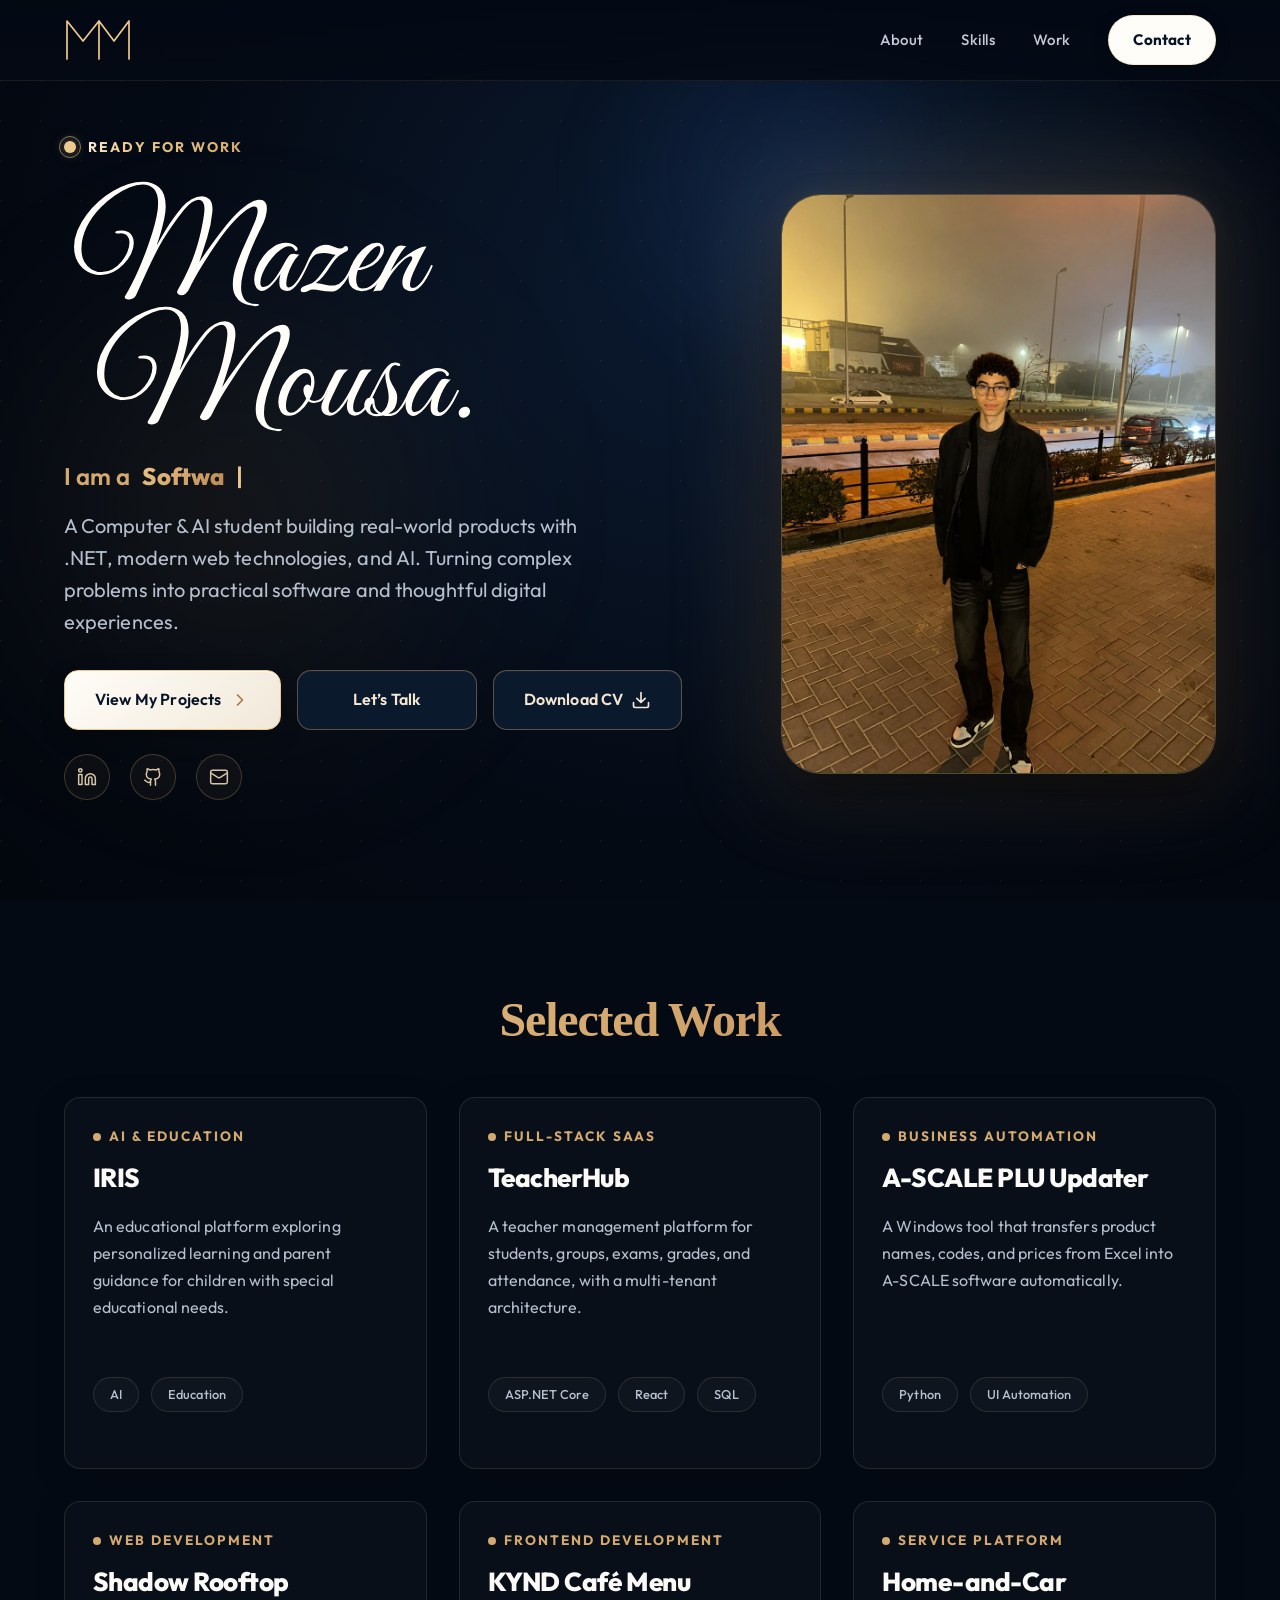
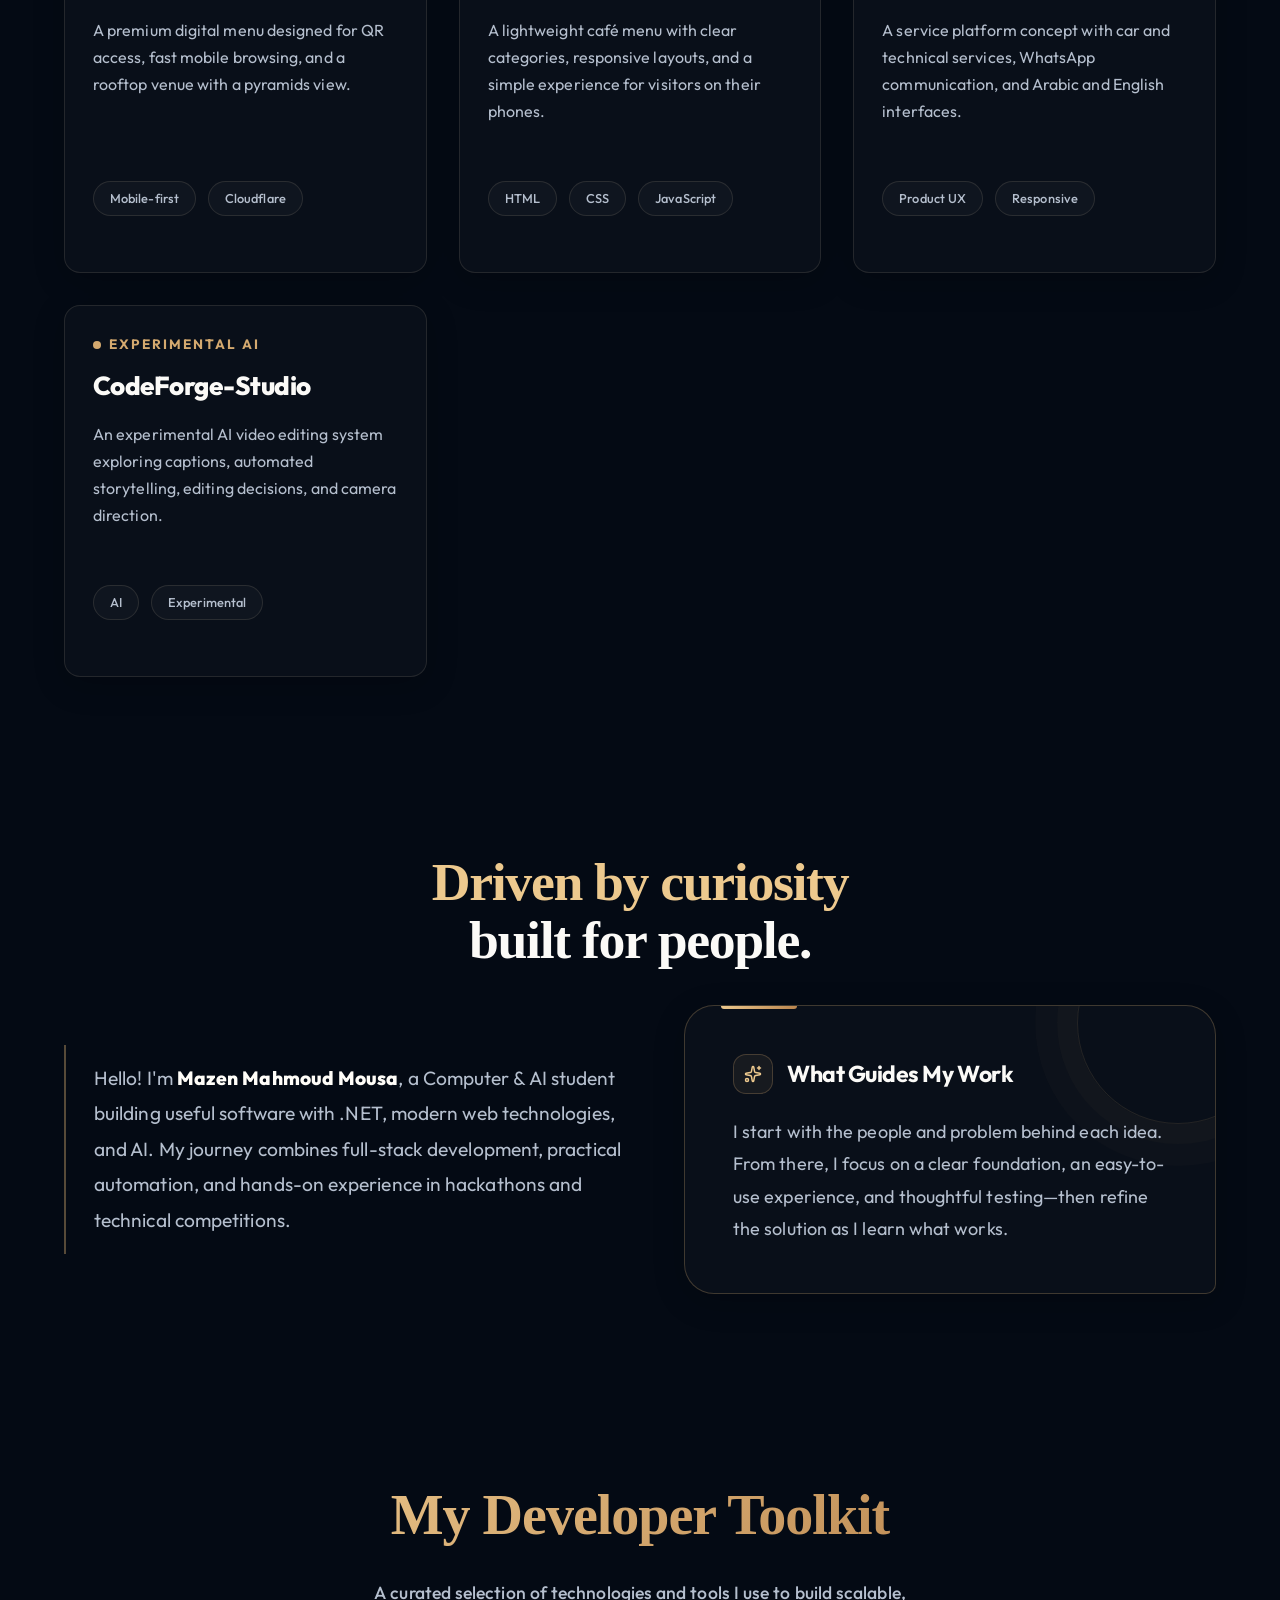
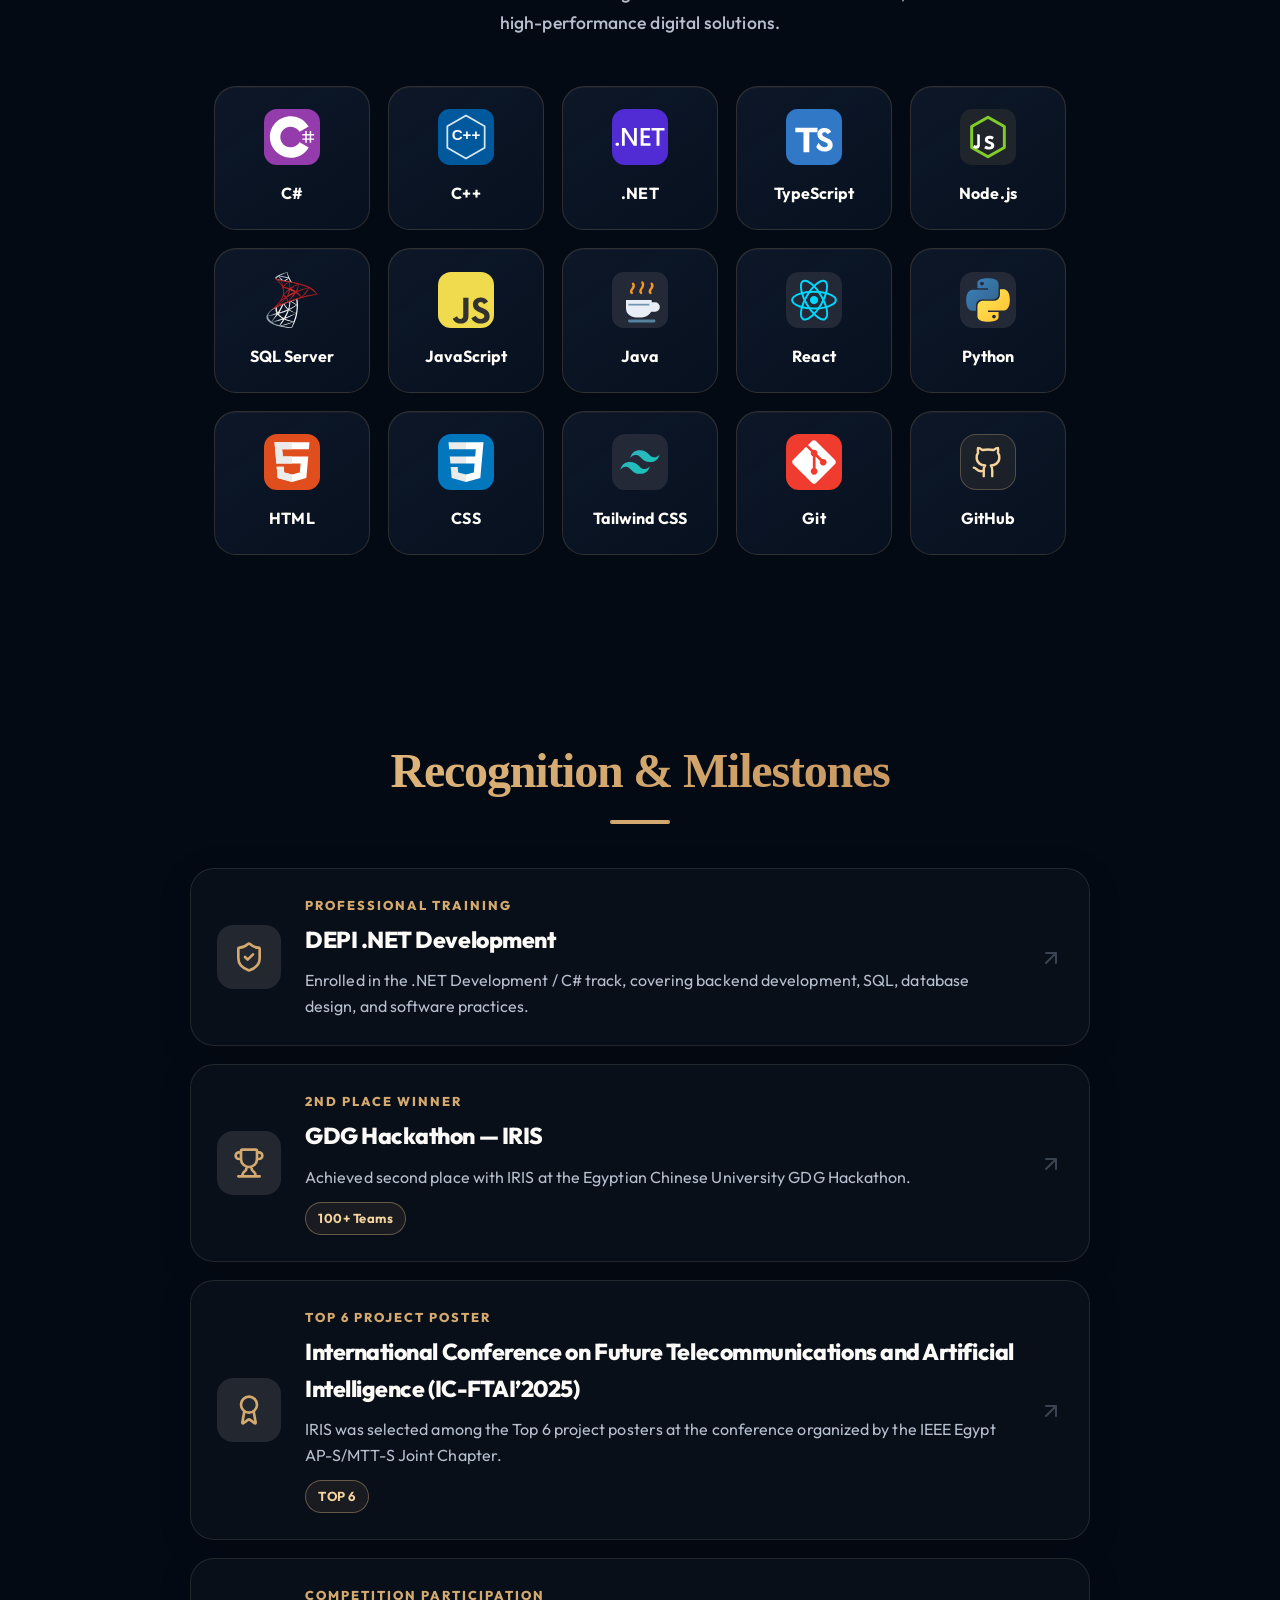
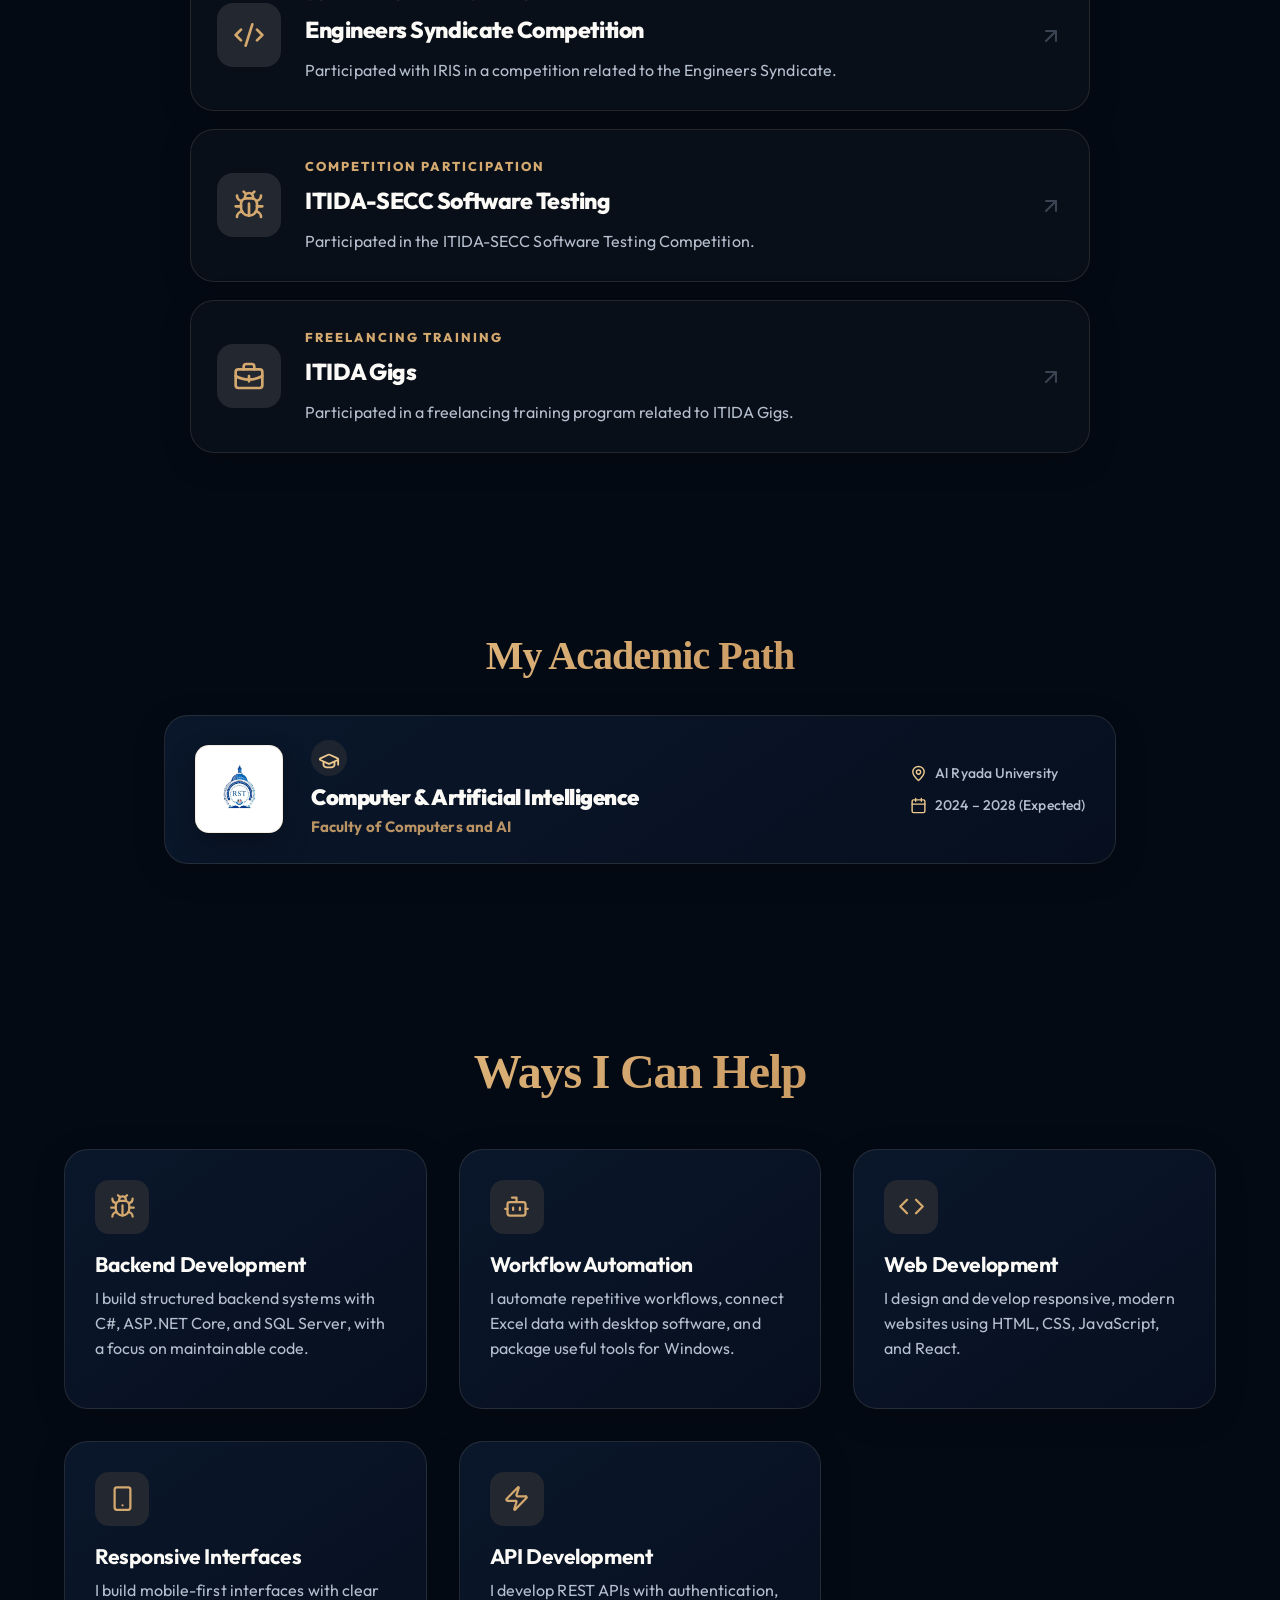
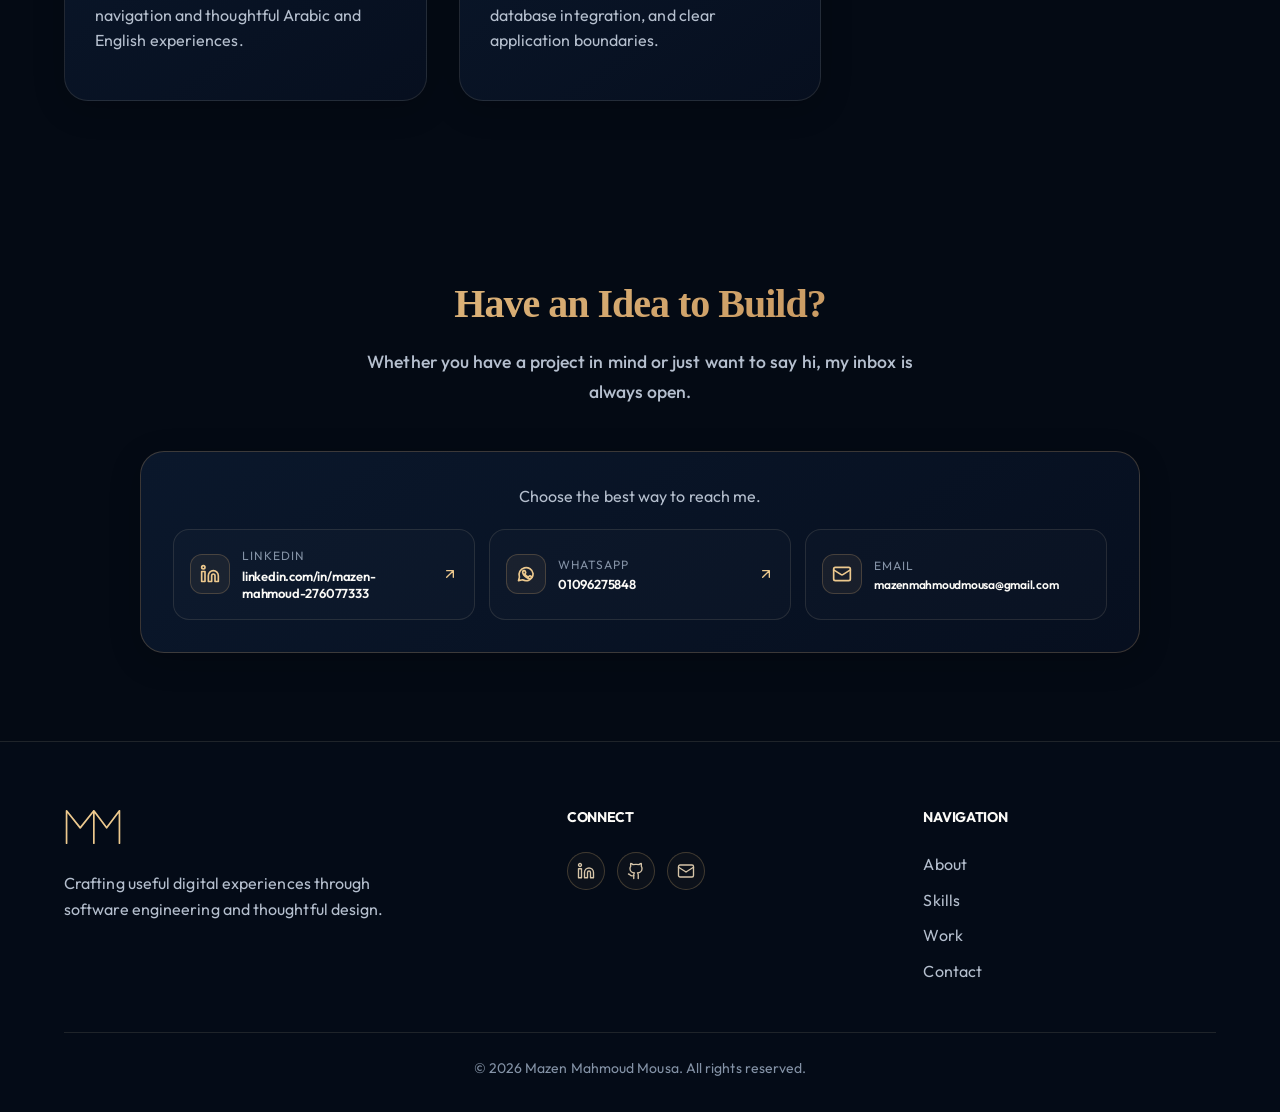
==== commit 0046eec9: "Update portfolio projects and CV" ====
--- a/index.html
+++ b/index.html
@@ -69,7 +69,7 @@
         </div>
         <div class="hero-portrait">
           <div class="portrait-glow" aria-hidden="true"></div>
-          <div class="portrait-frame"><img id="profile-photo" src="assets/images/profile.png" alt="Portrait of Mazen Mahmoud Mousa" width="600" height="800" fetchpriority="high"></div>
+          <div class="portrait-frame"><img id="profile-photo" src="assets/images/profile.jpg" alt="Portrait of Mazen Mahmoud Mousa" width="600" height="800" fetchpriority="high"></div>
         </div>
       </div>
     </section>
--- a/css/style.css
+++ b/css/style.css
@@ -151,9 +151,6 @@
 .project-description{color:var(--muted);font-size:16px;line-height:1.8;margin-bottom:32px}
 .project-tags{display:flex;gap:12px;flex-wrap:wrap;margin-top:auto;margin-bottom:40px}
 .project-tags span{border:1px solid var(--border);background:#ffffff05;color:var(--muted);border-radius:100px;font-size:12.8px;font-weight:500;padding:6px 16px}
-.project-actions{display:flex;flex-wrap:wrap;gap:10px}
-.project-actions .button{padding:14px 24px;min-height:52px;font-size:14.4px;gap:12px}
-.project-actions .icon{width:18px;height:18px}
 
 /* Achievements */
 .heading-line{display:block;margin:16px auto 0;height:4px;width:60px;background:var(--blue);border-radius:2px}
@@ -297,10 +294,6 @@
   .navigation>a:not(.hire-button){padding:12px 14px}
   .navigation>a:not(.hire-button):after{left:14px;right:auto;width:36px;bottom:6px}
 }
-.project-actions .repo-button{min-height:48px;padding:12px 22px;border:1px solid #f1d19e;border-radius:999px;background:linear-gradient(135deg,#edc98e,#c18a52);color:#071326;font-weight:700;box-shadow:0 5px 16px #d4a96f20;transition:transform .22s ease,box-shadow .22s ease,background .22s ease}
-.project-actions .repo-button .icon{color:inherit}
-.project-actions .repo-button .icon:last-child{width:16px;height:16px}
-.project-actions .repo-button:hover{transform:translateY(-2px);background:linear-gradient(135deg,#f4d8ad,#d1a06d);border-color:#f7dfbb;box-shadow:0 9px 20px #d4a96f35}
 
 /* Recruiter-first refinement: tighter rhythm, compact education, and clear skill hierarchy. */
 .section{padding-block:88px}
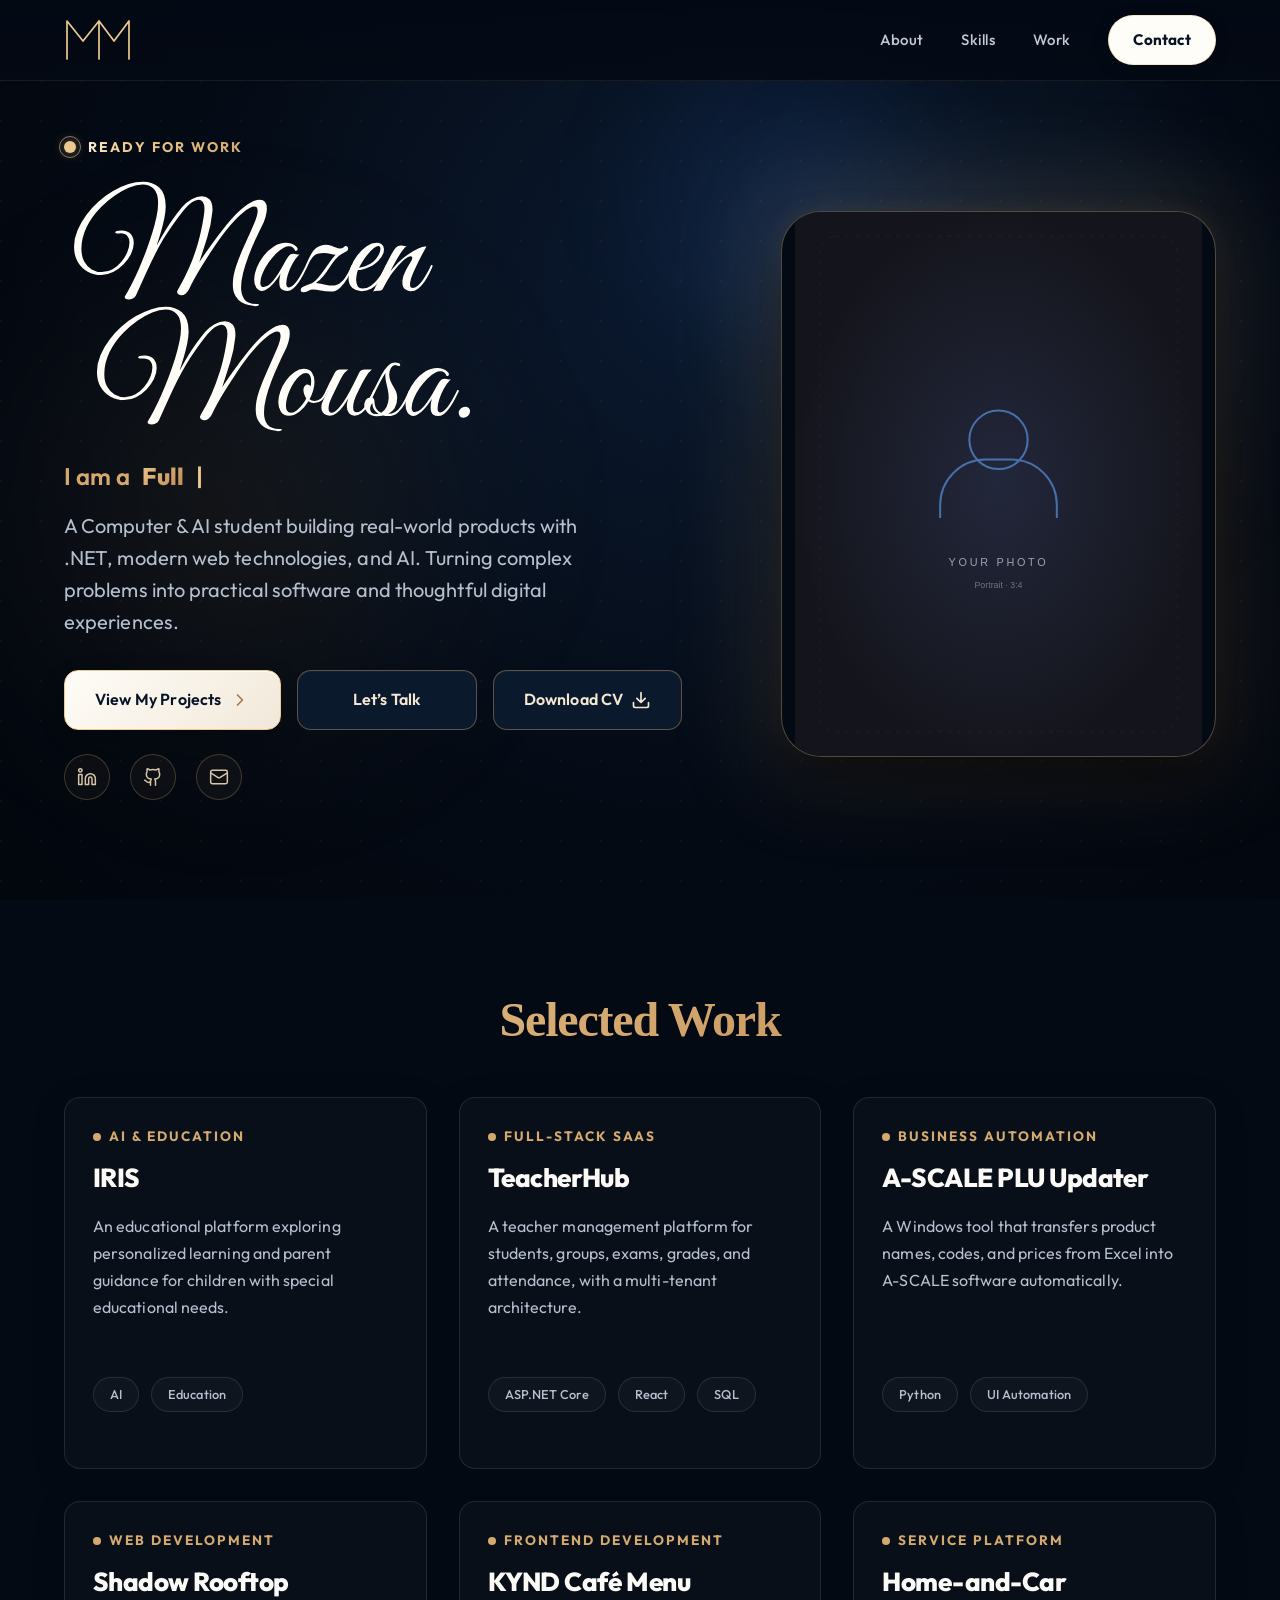
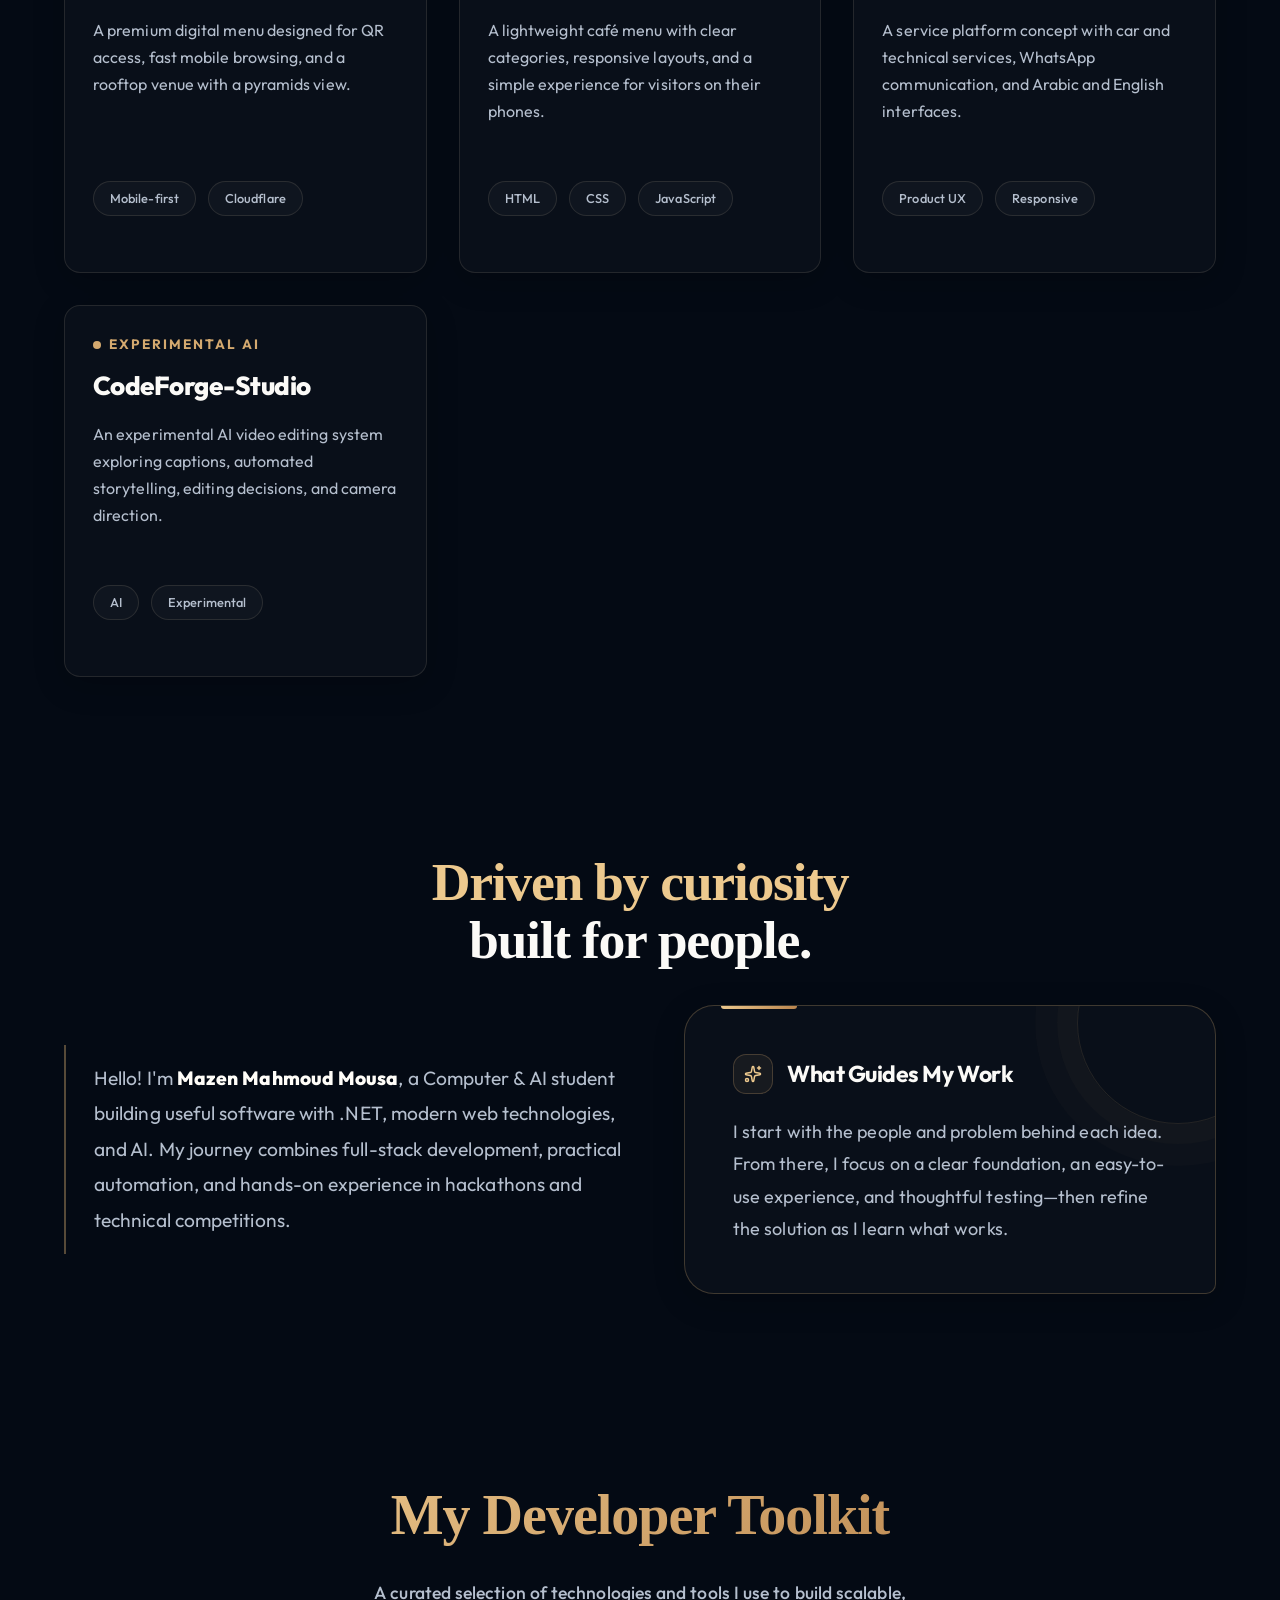
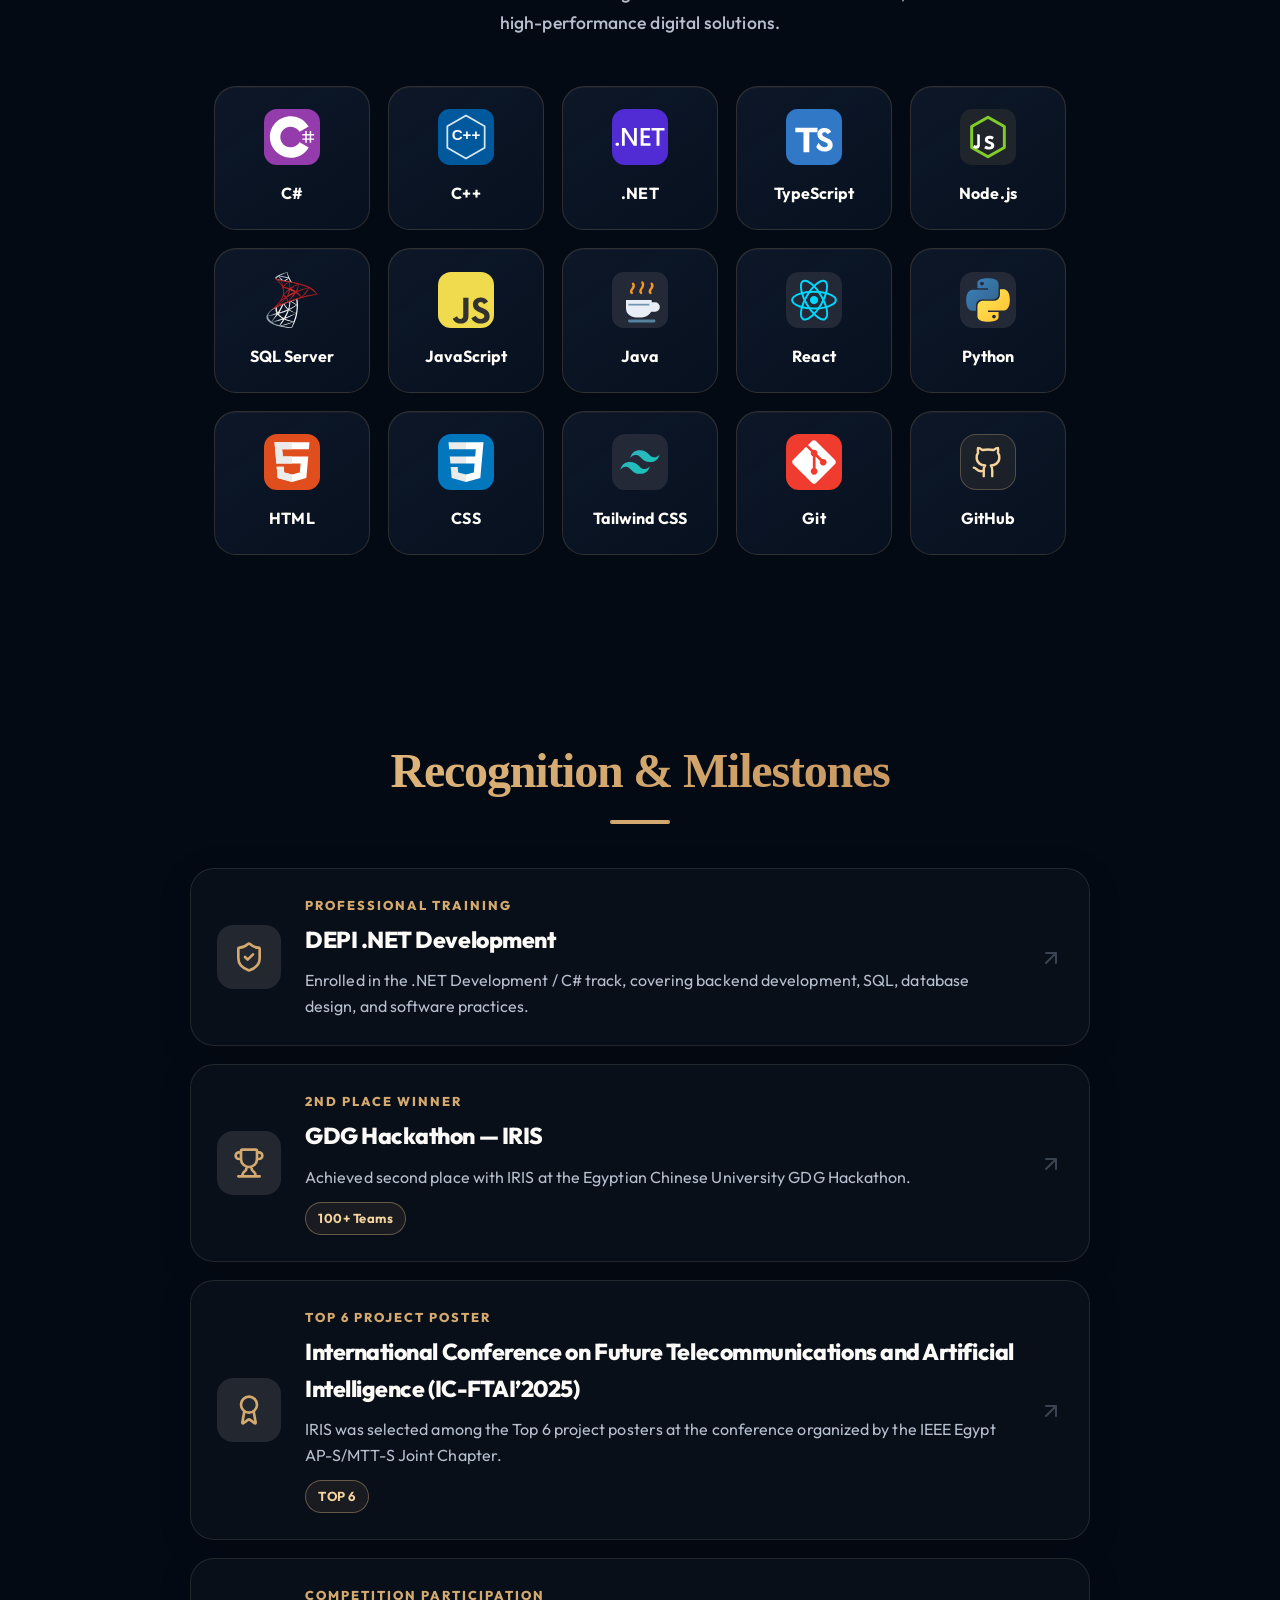
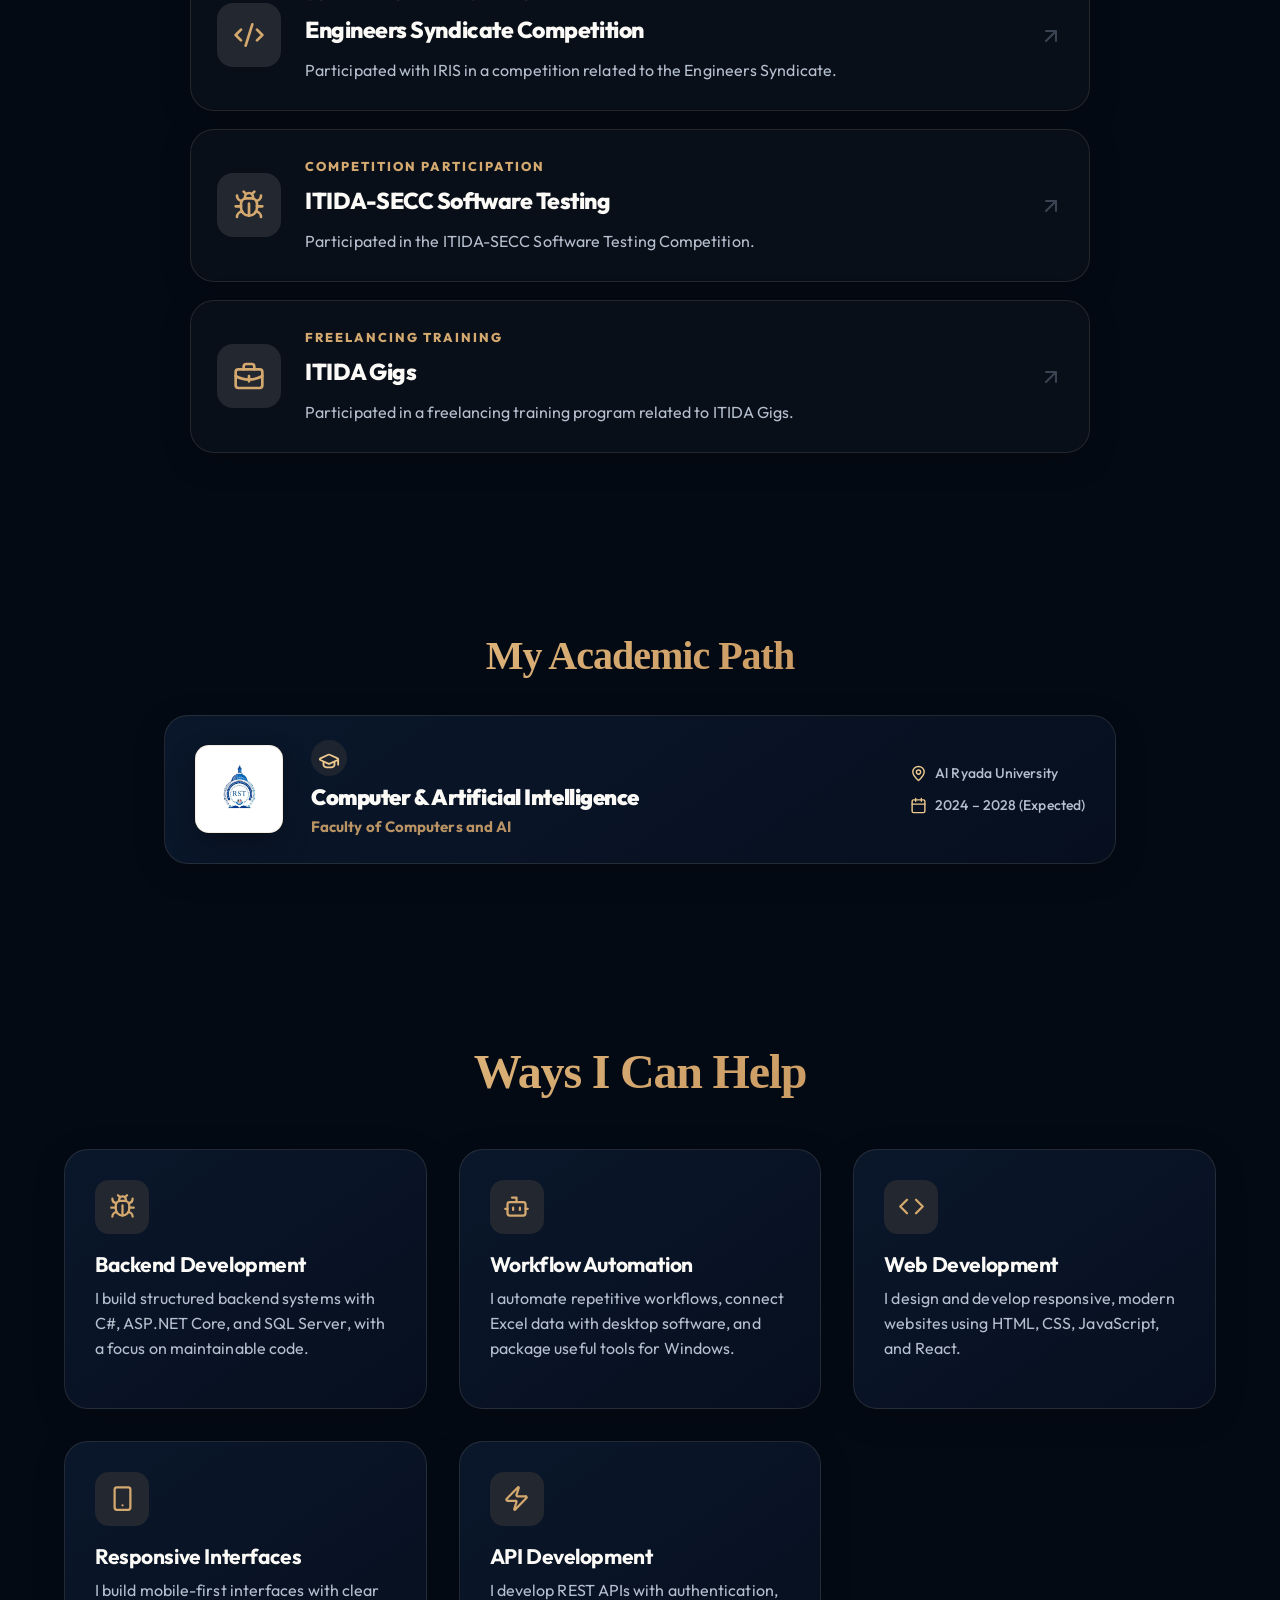
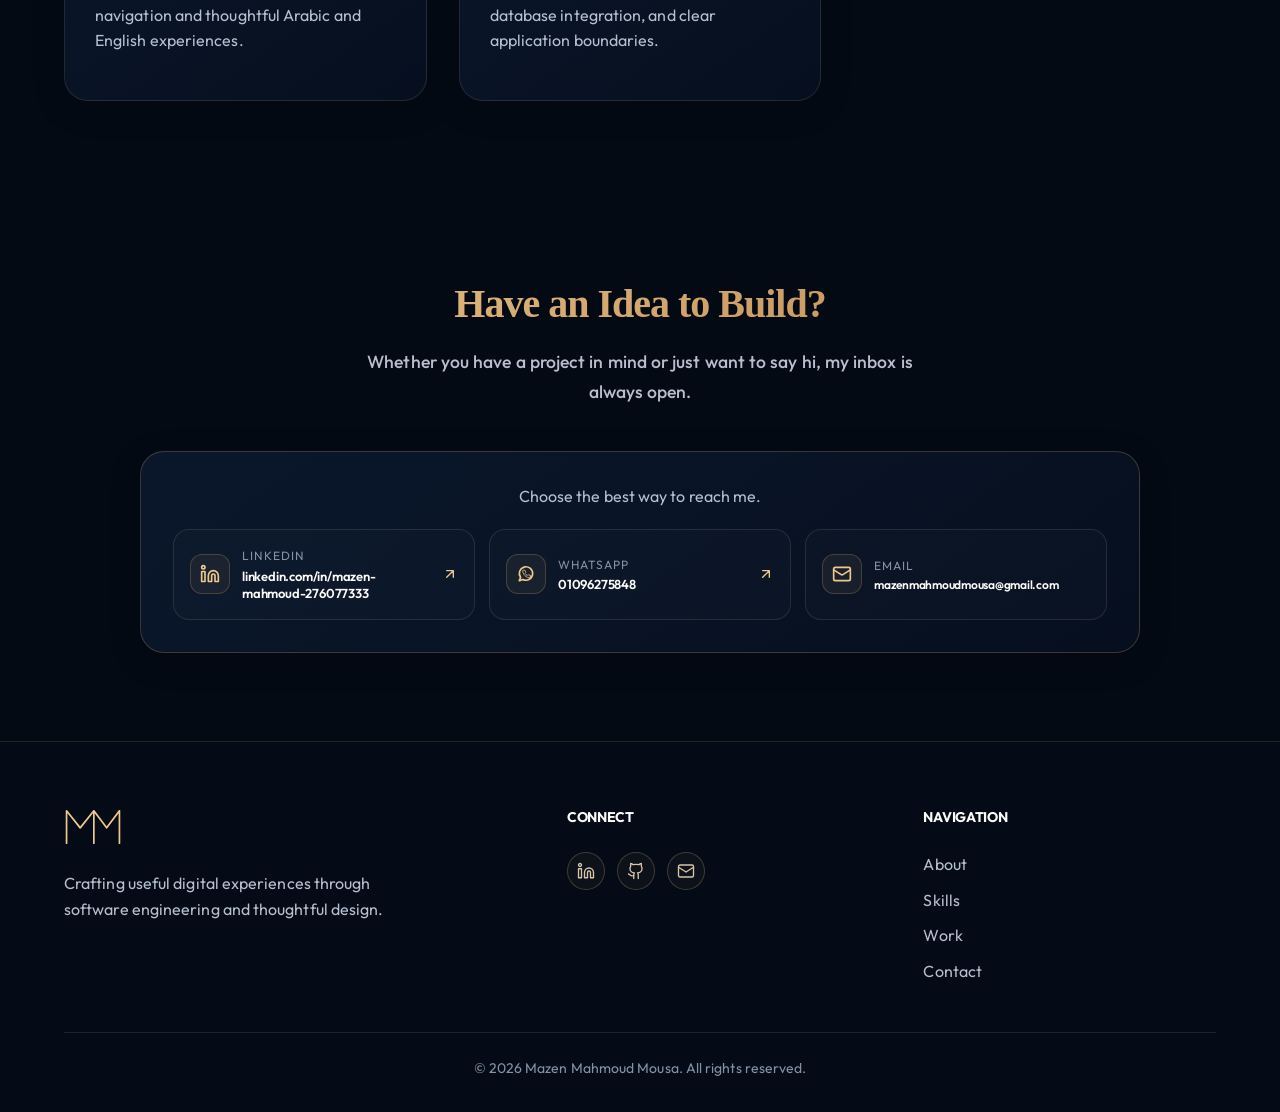
==== commit 576a070a: "Update portfolio projects and CV" ====
--- a/index.html
+++ b/index.html
@@ -69,7 +69,7 @@
         </div>
         <div class="hero-portrait">
           <div class="portrait-glow" aria-hidden="true"></div>
-          <div class="portrait-frame"><img id="profile-photo" src="assets/images/profile.jpg" alt="Portrait of Mazen Mahmoud Mousa" width="600" height="800" fetchpriority="high"></div>
+          <div class="portrait-frame"><img id="profile-photo" src="assets/images/me.jpeg" alt="Portrait of Mazen Mahmoud Mousa" width="1275" height="1600" fetchpriority="high"></div>
         </div>
       </div>
     </section>
--- a/css/style.css
+++ b/css/style.css
@@ -84,7 +84,7 @@
 .portrait-glow{position:absolute;inset:20px;border-radius:40px;background:var(--gradient);opacity:.15;filter:blur(50px)}
 .hero-portrait:before{content:'';position:absolute;width:400px;height:400px;top:-180px;left:-150px;background:radial-gradient(circle,#3b82f622,transparent 70%);filter:blur(40px);pointer-events:none}
 .portrait-frame{position:relative;border-radius:40px;overflow:hidden;border:1px solid #edc98e55;background:var(--bg);box-shadow:0 25px 50px -12px #000a,0 0 28px #d4a96f14}
-.portrait-frame img{width:100%;height:auto;aspect-ratio:3/4;object-fit:cover}
+.portrait-frame img{display:block;width:100%;height:auto;aspect-ratio:1275/1600;object-fit:contain}
 
 /* Shared headings and cards */
 .badge{display:inline-flex;align-items:center;gap:12px;padding:8px 20px;border-radius:100px;background:#3b82f61a;color:var(--light-blue);font-size:12.8px;font-weight:700;letter-spacing:1.5px;margin-bottom:24px}
